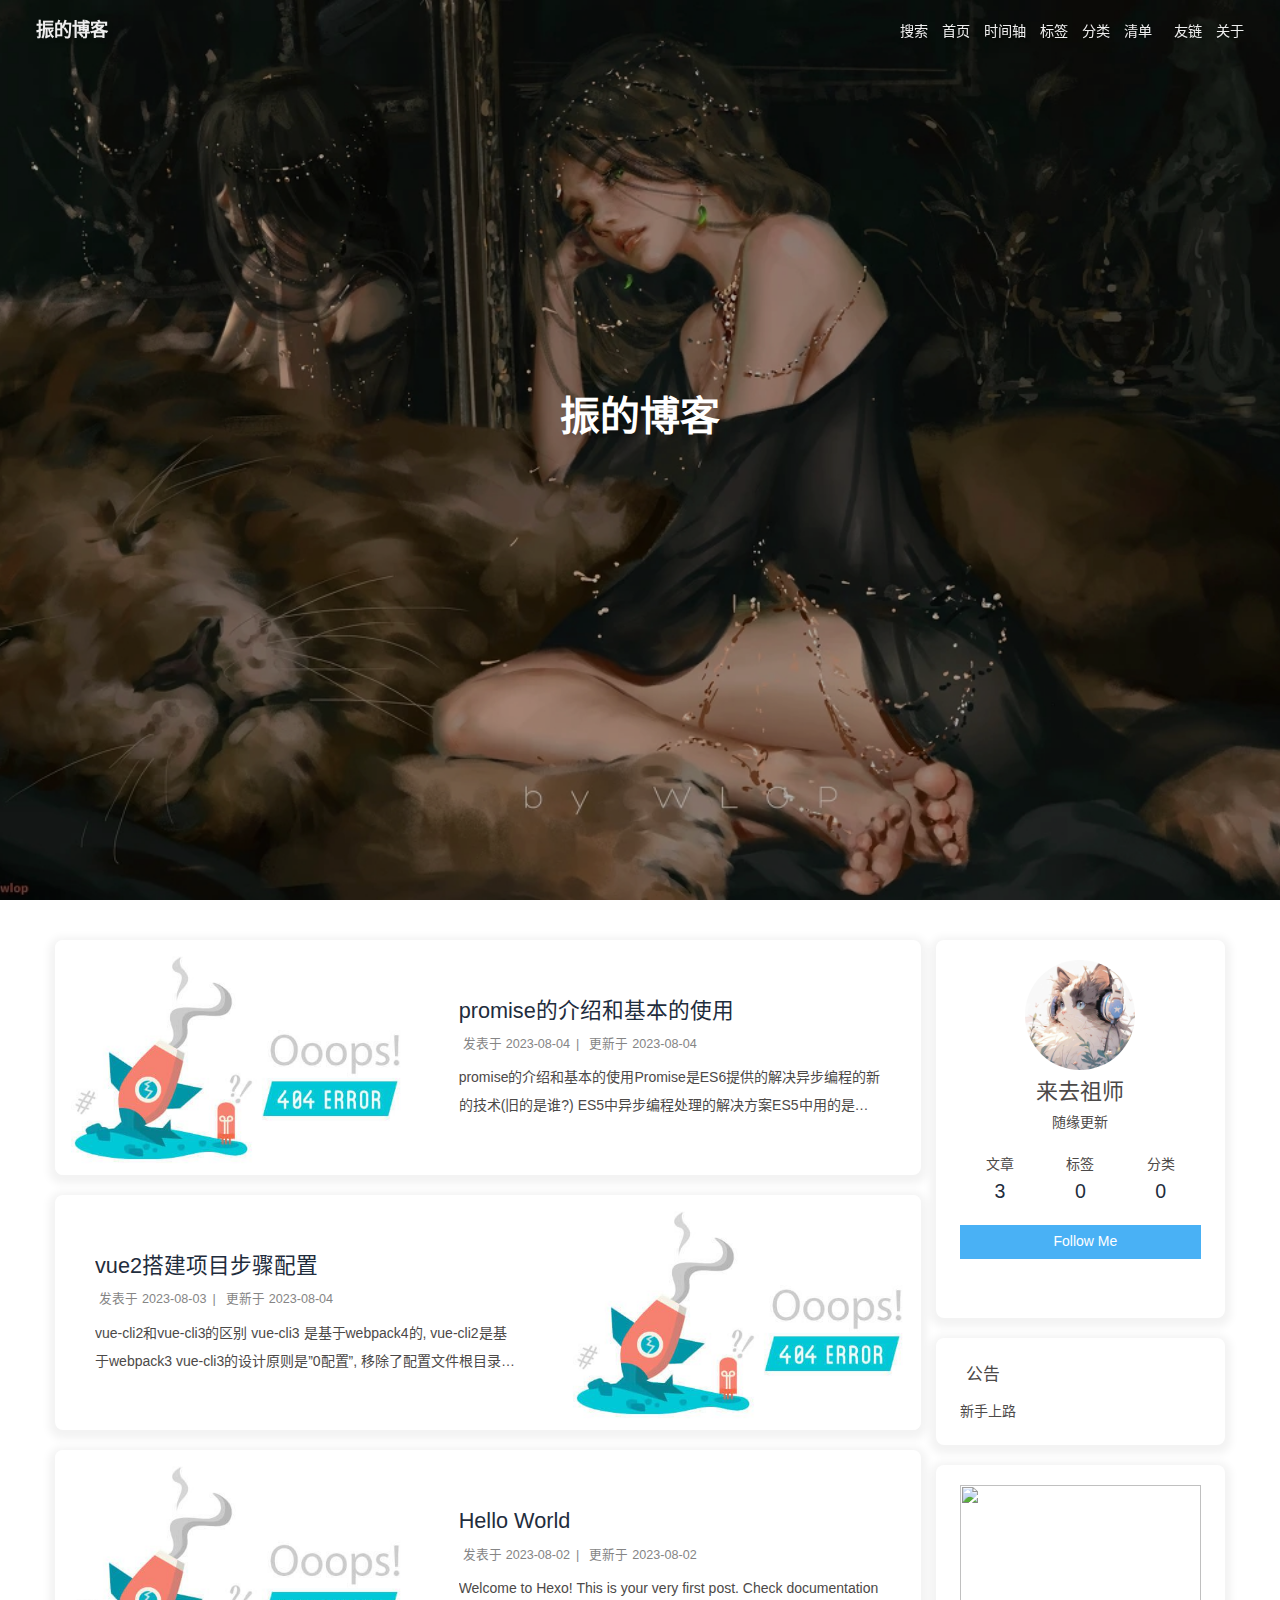
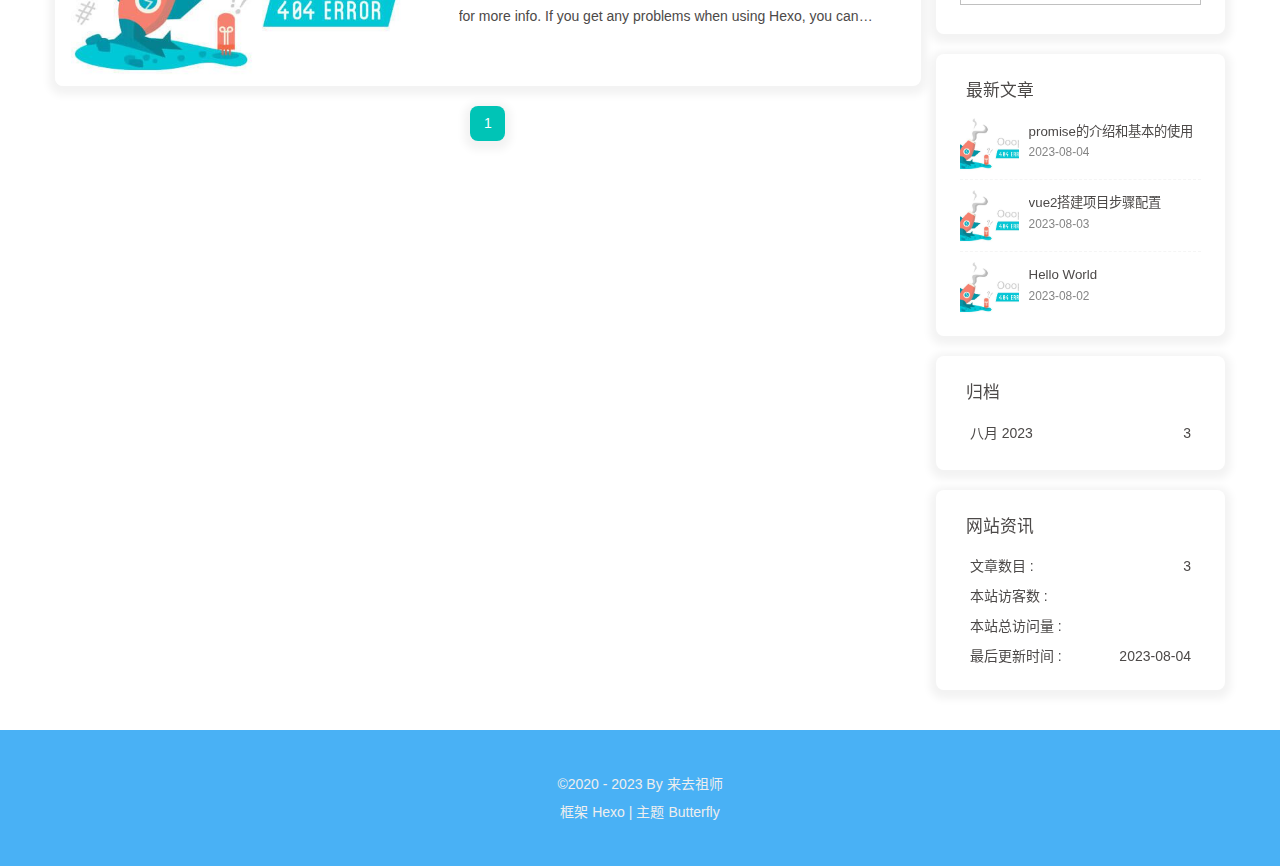
==== index.html @ 8cbc4a7d "Site updated: 2023-08-04 15:25:02" ====
<!DOCTYPE html><html lang="zh-CN" data-theme="light"><head><meta charset="UTF-8"><meta http-equiv="X-UA-Compatible" content="IE=edge"><meta name="viewport" content="width=device-width, initial-scale=1.0,viewport-fit=cover"><title>振的博客</title><meta name="author" content="来去祖师"><meta name="copyright" content="来去祖师"><meta name="format-detection" content="telephone=no"><meta name="theme-color" content="ffffff"><meta name="description" content="随缘更新">
<meta property="og:type" content="website">
<meta property="og:title" content="振的博客">
<meta property="og:url" content="https://ea114511.github.io/index.html">
<meta property="og:site_name" content="振的博客">
<meta property="og:description" content="随缘更新">
<meta property="og:locale" content="zh_CN">
<meta property="og:image" content="https://ea114511.github.io/img/%E5%A4%B4%E5%83%8F.jpg">
<meta property="article:author" content="来去祖师">
<meta name="twitter:card" content="summary">
<meta name="twitter:image" content="https://ea114511.github.io/img/%E5%A4%B4%E5%83%8F.jpg"><link rel="shortcut icon" href="/img/favicon.png"><link rel="canonical" href="https://ea114511.github.io/index.html"><link rel="preconnect" href="//cdn.jsdelivr.net"/><link rel="preconnect" href="//busuanzi.ibruce.info"/><link rel="stylesheet" href="/css/index.css"><link rel="stylesheet" href="https://cdn.jsdelivr.net/npm/@fortawesome/fontawesome-free/css/all.min.css" media="print" onload="this.media='all'"><link rel="stylesheet" href="https://cdn.jsdelivr.net/npm/@fancyapps/ui/dist/fancybox/fancybox.min.css" media="print" onload="this.media='all'"><script>const GLOBAL_CONFIG = {
  root: '/',
  algolia: undefined,
  localSearch: {"path":"/search.xml","preload":false,"top_n_per_article":1,"unescape":false,"languages":{"hits_empty":"找不到您查询的内容：${query}","hits_stats":"共找到 ${hits} 篇文章"}},
  translate: undefined,
  noticeOutdate: undefined,
  highlight: {"plugin":"highlighjs","highlightCopy":true,"highlightLang":true,"highlightHeightLimit":false},
  copy: {
    success: '复制成功',
    error: '复制错误',
    noSupport: '浏览器不支持'
  },
  relativeDate: {
    homepage: true,
    post: true
  },
  runtime: '',
  dateSuffix: {
    just: '刚刚',
    min: '分钟前',
    hour: '小时前',
    day: '天前',
    month: '个月前'
  },
  copyright: undefined,
  lightbox: 'fancybox',
  Snackbar: undefined,
  source: {
    justifiedGallery: {
      js: 'https://cdn.jsdelivr.net/npm/flickr-justified-gallery/dist/fjGallery.min.js',
      css: 'https://cdn.jsdelivr.net/npm/flickr-justified-gallery/dist/fjGallery.min.css'
    }
  },
  isPhotoFigcaption: false,
  islazyload: false,
  isAnchor: false,
  percent: {
    toc: true,
    rightside: false,
  },
  autoDarkmode: false
}</script><script id="config-diff">var GLOBAL_CONFIG_SITE = {
  title: '振的博客',
  isPost: false,
  isHome: true,
  isHighlightShrink: false,
  isToc: false,
  postUpdate: '2023-08-04 15:24:42'
}</script><noscript><style type="text/css">
  #nav {
    opacity: 1
  }
  .justified-gallery img {
    opacity: 1
  }

  #recent-posts time,
  #post-meta time {
    display: inline !important
  }
</style></noscript><script>(win=>{
    win.saveToLocal = {
      set: function setWithExpiry(key, value, ttl) {
        if (ttl === 0) return
        const now = new Date()
        const expiryDay = ttl * 86400000
        const item = {
          value: value,
          expiry: now.getTime() + expiryDay,
        }
        localStorage.setItem(key, JSON.stringify(item))
      },

      get: function getWithExpiry(key) {
        const itemStr = localStorage.getItem(key)

        if (!itemStr) {
          return undefined
        }
        const item = JSON.parse(itemStr)
        const now = new Date()

        if (now.getTime() > item.expiry) {
          localStorage.removeItem(key)
          return undefined
        }
        return item.value
      }
    }
  
    win.getScript = url => new Promise((resolve, reject) => {
      const script = document.createElement('script')
      script.src = url
      script.async = true
      script.onerror = reject
      script.onload = script.onreadystatechange = function() {
        const loadState = this.readyState
        if (loadState && loadState !== 'loaded' && loadState !== 'complete') return
        script.onload = script.onreadystatechange = null
        resolve()
      }
      document.head.appendChild(script)
    })
  
    win.getCSS = (url,id = false) => new Promise((resolve, reject) => {
      const link = document.createElement('link')
      link.rel = 'stylesheet'
      link.href = url
      if (id) link.id = id
      link.onerror = reject
      link.onload = link.onreadystatechange = function() {
        const loadState = this.readyState
        if (loadState && loadState !== 'loaded' && loadState !== 'complete') return
        link.onload = link.onreadystatechange = null
        resolve()
      }
      document.head.appendChild(link)
    })
  
      win.activateDarkMode = function () {
        document.documentElement.setAttribute('data-theme', 'dark')
        if (document.querySelector('meta[name="theme-color"]') !== null) {
          document.querySelector('meta[name="theme-color"]').setAttribute('content', '#0d0d0d')
        }
      }
      win.activateLightMode = function () {
        document.documentElement.setAttribute('data-theme', 'light')
        if (document.querySelector('meta[name="theme-color"]') !== null) {
          document.querySelector('meta[name="theme-color"]').setAttribute('content', 'ffffff')
        }
      }
      const t = saveToLocal.get('theme')
    
          if (t === 'dark') activateDarkMode()
          else if (t === 'light') activateLightMode()
        
      const asideStatus = saveToLocal.get('aside-status')
      if (asideStatus !== undefined) {
        if (asideStatus === 'hide') {
          document.documentElement.classList.add('hide-aside')
        } else {
          document.documentElement.classList.remove('hide-aside')
        }
      }
    
    const detectApple = () => {
      if(/iPad|iPhone|iPod|Macintosh/.test(navigator.userAgent)){
        document.documentElement.classList.add('apple')
      }
    }
    detectApple()
    })(window)</script><div class="aplayer no-destroy" data-id="7427714271" data-server="netease" data-type="playlist" data-fixed="true" data-mini="true" data-listFolded="false" data-order="random" data-lrctype="1" data-preload="none" data-autoplay="true" muted></div><style type="text/css">#toggle-sidebar {bottom: 80px}</style><style type="text/css">#toggle-sidebar {left:100px}</style><!-- hexo injector head_end start --><link rel="stylesheet" href="https://cdn.cbd.int/hexo-butterfly-clock-anzhiyu/lib/clock.min.css" /><!-- hexo injector head_end end --><meta name="generator" content="Hexo 6.3.0"></head><body><div id="sidebar"><div id="menu-mask"></div><div id="sidebar-menus"><div class="avatar-img is-center"><img src="/img/%E5%A4%B4%E5%83%8F.jpg" onerror="onerror=null;src='/img/friend_404.gif'" alt="avatar"/></div><div class="sidebar-site-data site-data is-center"><a href="/archives/"><div class="headline">文章</div><div class="length-num">3</div></a><a href="/tags/"><div class="headline">标签</div><div class="length-num">0</div></a><a href="/categories/"><div class="headline">分类</div><div class="length-num">0</div></a></div><hr class="custom-hr"/><div class="menus_items"><div class="menus_item"><a class="site-page" href="/"><i class="fa-fw fas fa-home"></i><span> 首页</span></a></div><div class="menus_item"><a class="site-page" href="/archives/"><i class="fa-fw fas fa-archive"></i><span> 时间轴</span></a></div><div class="menus_item"><a class="site-page" href="/tags/"><i class="fa-fw fas fa-tags"></i><span> 标签</span></a></div><div class="menus_item"><a class="site-page" href="/categories/"><i class="fa-fw fas fa-folder-open"></i><span> 分类</span></a></div><div class="menus_item"><a class="site-page group" href="javascript:void(0);"><i class="fa-fw fa fa-heartbeat"></i><span> 清单</span><i class="fas fa-chevron-down"></i></a><ul class="menus_item_child"><li><a class="site-page child" href="/music/"><i class="fa-fw fas fa-music"></i><span> 音乐</span></a></li><li><a class="site-page child" href="/Gallery/"><i class="fa-fw fas fa-images"></i><span> 照片</span></a></li><li><a class="site-page child" href="/movies/"><i class="fa-fw fas fa-video"></i><span> 电影</span></a></li><li><a class="site-page child" href="/bangumis"><i class="fa-fw fa fa-youtube-play"></i><span> 番剧</span></a></li></ul></div><div class="menus_item"><a class="site-page" href="/link/"><i class="fa-fw fas fa-link"></i><span> 友链</span></a></div><div class="menus_item"><a class="site-page" href="/about/"><i class="fa-fw fas fa-heart"></i><span> 关于</span></a></div></div></div></div><div class="page" id="body-wrap"><header class="full_page" id="page-header" style="background-image: url('/img/%E9%A3%8E%E9%93%83.jpg')"><nav id="nav"><span id="blog-info"><a href="/" title="振的博客"><span class="site-name">振的博客</span></a></span><div id="menus"><div id="search-button"><a class="site-page social-icon search" href="javascript:void(0);"><i class="fas fa-search fa-fw"></i><span> 搜索</span></a></div><div class="menus_items"><div class="menus_item"><a class="site-page" href="/"><i class="fa-fw fas fa-home"></i><span> 首页</span></a></div><div class="menus_item"><a class="site-page" href="/archives/"><i class="fa-fw fas fa-archive"></i><span> 时间轴</span></a></div><div class="menus_item"><a class="site-page" href="/tags/"><i class="fa-fw fas fa-tags"></i><span> 标签</span></a></div><div class="menus_item"><a class="site-page" href="/categories/"><i class="fa-fw fas fa-folder-open"></i><span> 分类</span></a></div><div class="menus_item"><a class="site-page group" href="javascript:void(0);"><i class="fa-fw fa fa-heartbeat"></i><span> 清单</span><i class="fas fa-chevron-down"></i></a><ul class="menus_item_child"><li><a class="site-page child" href="/music/"><i class="fa-fw fas fa-music"></i><span> 音乐</span></a></li><li><a class="site-page child" href="/Gallery/"><i class="fa-fw fas fa-images"></i><span> 照片</span></a></li><li><a class="site-page child" href="/movies/"><i class="fa-fw fas fa-video"></i><span> 电影</span></a></li><li><a class="site-page child" href="/bangumis"><i class="fa-fw fa fa-youtube-play"></i><span> 番剧</span></a></li></ul></div><div class="menus_item"><a class="site-page" href="/link/"><i class="fa-fw fas fa-link"></i><span> 友链</span></a></div><div class="menus_item"><a class="site-page" href="/about/"><i class="fa-fw fas fa-heart"></i><span> 关于</span></a></div></div><div id="toggle-menu"><a class="site-page" href="javascript:void(0);"><i class="fas fa-bars fa-fw"></i></a></div></div></nav><div id="site-info"><h1 id="site-title">振的博客</h1><div id="site_social_icons"><a class="social-icon" href="https://github.com/EA114511/EA114511.github.io" target="_blank" title="Github"><i class="fab fa-github" style="color: #24292e;"></i></a><a class="social-icon" href="mailto:2631238821@qq.com" target="_blank" title="Email"><i class="fas fa-envelope" style="color: #4a7dbe;"></i></a></div></div><div id="scroll-down"><i class="fas fa-angle-down scroll-down-effects"></i></div></header><main class="layout" id="content-inner"><div class="recent-posts" id="recent-posts"><div class="recent-post-item"><div class="post_cover left"><a href="/2023/08/04/promise%E7%9A%84%E4%BB%8B%E7%BB%8D%E5%92%8C%E5%9F%BA%E6%9C%AC%E7%9A%84%E4%BD%BF%E7%94%A8/" title="promise的介绍和基本的使用"><img class="post-bg" src="/img/Summer.png" onerror="this.onerror=null;this.src='/img/404.jpg'" alt="promise的介绍和基本的使用"></a></div><div class="recent-post-info"><a class="article-title" href="/2023/08/04/promise%E7%9A%84%E4%BB%8B%E7%BB%8D%E5%92%8C%E5%9F%BA%E6%9C%AC%E7%9A%84%E4%BD%BF%E7%94%A8/" title="promise的介绍和基本的使用">promise的介绍和基本的使用</a><div class="article-meta-wrap"><span class="post-meta-date"><i class="far fa-calendar-alt"></i><span class="article-meta-label">发表于</span><time class="post-meta-date-created" datetime="2023-08-04T01:00:53.000Z" title="发表于 2023-08-04 09:00:53">2023-08-04</time><span class="article-meta-separator">|</span><i class="fas fa-history"></i><span class="article-meta-label">更新于</span><time class="post-meta-date-updated" datetime="2023-08-04T01:39:13.520Z" title="更新于 2023-08-04 09:39:13">2023-08-04</time></span></div><div class="content">promise的介绍和基本的使用Promise是ES6提供的解决异步编程的新的技术(旧的是谁?)
ES5中异步编程处理的解决方案ES5中用的是回调函数解决异步编程成功和失败的处理的
123456789fs.readFile(&quot;./aa.txt&quot;,(err,data)=&gt;&#123;	console.log(data)&#125;)$.get(&quot;/server.php&quot;,data=&gt;&#123;	console.log(data)&#125;)setTimeout(()=&gt;&#123;	console.log(&quot;我被执行了&quot;)&#125;,2000)

为什么使用Promise**Think:**如何实现用户登录成功后将localstorage中的购物车的信息存储到后端
1234567891011121314151617181920212223242526272829303132$.ajax(&#123;	type:&quot;POST&quot;,	url:&quot;/login&quot;,	data:& ...</div></div></div><div class="recent-post-item"><div class="post_cover right"><a href="/2023/08/03/vue2%E6%90%AD%E5%BB%BA%E9%A1%B9%E7%9B%AE%E6%AD%A5%E9%AA%A4%E9%85%8D%E7%BD%AE/" title="vue2搭建项目步骤配置"><img class="post-bg" src="/img/Summer.png" onerror="this.onerror=null;this.src='/img/404.jpg'" alt="vue2搭建项目步骤配置"></a></div><div class="recent-post-info"><a class="article-title" href="/2023/08/03/vue2%E6%90%AD%E5%BB%BA%E9%A1%B9%E7%9B%AE%E6%AD%A5%E9%AA%A4%E9%85%8D%E7%BD%AE/" title="vue2搭建项目步骤配置">vue2搭建项目步骤配置</a><div class="article-meta-wrap"><span class="post-meta-date"><i class="far fa-calendar-alt"></i><span class="article-meta-label">发表于</span><time class="post-meta-date-created" datetime="2023-08-03T08:47:17.000Z" title="发表于 2023-08-03 16:47:17">2023-08-03</time><span class="article-meta-separator">|</span><i class="fas fa-history"></i><span class="article-meta-label">更新于</span><time class="post-meta-date-updated" datetime="2023-08-04T01:42:51.581Z" title="更新于 2023-08-04 09:42:51">2023-08-04</time></span></div><div class="content">vue-cli2和vue-cli3的区别
vue-cli3 是基于webpack4的, vue-cli2是基于webpack3
vue-cli3的设计原则是”0配置”, 移除了配置文件根目录下build和config等目录
vue-cli3 提供了vue ui命令, 进行可视化配置, 操作更方便
替换了static文件夹为public文件夹, 并且index.html移动到public文件夹中

使用vue-cli3脚手架搭建项目
创建项目

1vue create efficient                             // efficient 项目名称

123456Vue CLI v5.0.8                                   // # vue-cli脚手架的版本? Please pick a preset: (Use arrow keys)         // 请选择一个配置❯ Default ([Vue 3] babel, eslint)			 // 默认配置,vue的版本是3.0, 默认安装了es6转es5,eslin ...</div></div></div><div class="recent-post-item"><div class="post_cover left"><a href="/2023/08/02/hello-world/" title="Hello World"><img class="post-bg" src="/img/Summer.png" onerror="this.onerror=null;this.src='/img/404.jpg'" alt="Hello World"></a></div><div class="recent-post-info"><a class="article-title" href="/2023/08/02/hello-world/" title="Hello World">Hello World</a><div class="article-meta-wrap"><span class="post-meta-date"><i class="far fa-calendar-alt"></i><span class="article-meta-label">发表于</span><time class="post-meta-date-created" datetime="2023-08-02T02:52:42.962Z" title="发表于 2023-08-02 10:52:42">2023-08-02</time><span class="article-meta-separator">|</span><i class="fas fa-history"></i><span class="article-meta-label">更新于</span><time class="post-meta-date-updated" datetime="2023-08-02T02:52:42.962Z" title="更新于 2023-08-02 10:52:42">2023-08-02</time></span></div><div class="content">Welcome to Hexo! This is your very first post. Check documentation for more info. If you get any problems when using Hexo, you can find the answer in troubleshooting or you can ask me on GitHub.
Quick StartCreate a new post1$ hexo new &quot;My New Post&quot;

More info: Writing
Run server1$ hexo server

More info: Server
Generate static files1$ hexo generate

More info: Generating
Deploy to remote sites1$ hexo deploy

More info: Deployment
</div></div></div><nav id="pagination"><div class="pagination"><span class="page-number current">1</span></div></nav></div><div class="aside-content" id="aside-content"><div class="card-widget card-info"><div class="is-center"><div class="avatar-img"><img src="/img/%E5%A4%B4%E5%83%8F.jpg" onerror="this.onerror=null;this.src='/img/friend_404.gif'" alt="avatar"/></div><div class="author-info__name">来去祖师</div><div class="author-info__description">随缘更新</div></div><div class="card-info-data site-data is-center"><a href="/archives/"><div class="headline">文章</div><div class="length-num">3</div></a><a href="/tags/"><div class="headline">标签</div><div class="length-num">0</div></a><a href="/categories/"><div class="headline">分类</div><div class="length-num">0</div></a></div><a id="card-info-btn" target="_blank" rel="noopener" href="https://github.com/EA114511/EA114511.github.io"><i class="fab fa-github"></i><span>Follow Me</span></a><div class="card-info-social-icons is-center"><a class="social-icon" href="https://github.com/EA114511/EA114511.github.io" target="_blank" title="Github"><i class="fab fa-github" style="color: #24292e;"></i></a><a class="social-icon" href="mailto:2631238821@qq.com" target="_blank" title="Email"><i class="fas fa-envelope" style="color: #4a7dbe;"></i></a></div></div><div class="card-widget card-announcement"><div class="item-headline"><i class="fas fa-bullhorn fa-shake"></i><span>公告</span></div><div class="announcement_content">新手上路</div></div><div class="sticky_layout"><div class="card-widget card-recent-post"><div class="item-headline"><i class="fas fa-history"></i><span>最新文章</span></div><div class="aside-list"><div class="aside-list-item"><a class="thumbnail" href="/2023/08/04/promise%E7%9A%84%E4%BB%8B%E7%BB%8D%E5%92%8C%E5%9F%BA%E6%9C%AC%E7%9A%84%E4%BD%BF%E7%94%A8/" title="promise的介绍和基本的使用"><img src="/img/Summer.png" onerror="this.onerror=null;this.src='/img/404.jpg'" alt="promise的介绍和基本的使用"/></a><div class="content"><a class="title" href="/2023/08/04/promise%E7%9A%84%E4%BB%8B%E7%BB%8D%E5%92%8C%E5%9F%BA%E6%9C%AC%E7%9A%84%E4%BD%BF%E7%94%A8/" title="promise的介绍和基本的使用">promise的介绍和基本的使用</a><time datetime="2023-08-04T01:00:53.000Z" title="发表于 2023-08-04 09:00:53">2023-08-04</time></div></div><div class="aside-list-item"><a class="thumbnail" href="/2023/08/03/vue2%E6%90%AD%E5%BB%BA%E9%A1%B9%E7%9B%AE%E6%AD%A5%E9%AA%A4%E9%85%8D%E7%BD%AE/" title="vue2搭建项目步骤配置"><img src="/img/Summer.png" onerror="this.onerror=null;this.src='/img/404.jpg'" alt="vue2搭建项目步骤配置"/></a><div class="content"><a class="title" href="/2023/08/03/vue2%E6%90%AD%E5%BB%BA%E9%A1%B9%E7%9B%AE%E6%AD%A5%E9%AA%A4%E9%85%8D%E7%BD%AE/" title="vue2搭建项目步骤配置">vue2搭建项目步骤配置</a><time datetime="2023-08-03T08:47:17.000Z" title="发表于 2023-08-03 16:47:17">2023-08-03</time></div></div><div class="aside-list-item"><a class="thumbnail" href="/2023/08/02/hello-world/" title="Hello World"><img src="/img/Summer.png" onerror="this.onerror=null;this.src='/img/404.jpg'" alt="Hello World"/></a><div class="content"><a class="title" href="/2023/08/02/hello-world/" title="Hello World">Hello World</a><time datetime="2023-08-02T02:52:42.962Z" title="发表于 2023-08-02 10:52:42">2023-08-02</time></div></div></div></div><div class="card-widget card-archives"><div class="item-headline"><i class="fas fa-archive"></i><span>归档</span></div><ul class="card-archive-list"><li class="card-archive-list-item"><a class="card-archive-list-link" href="/archives/2023/08/"><span class="card-archive-list-date">八月 2023</span><span class="card-archive-list-count">3</span></a></li></ul></div><div class="card-widget card-webinfo"><div class="item-headline"><i class="fas fa-chart-line"></i><span>网站资讯</span></div><div class="webinfo"><div class="webinfo-item"><div class="item-name">文章数目 :</div><div class="item-count">3</div></div><div class="webinfo-item"><div class="item-name">本站访客数 :</div><div class="item-count" id="busuanzi_value_site_uv"><i class="fa-solid fa-spinner fa-spin"></i></div></div><div class="webinfo-item"><div class="item-name">本站总访问量 :</div><div class="item-count" id="busuanzi_value_site_pv"><i class="fa-solid fa-spinner fa-spin"></i></div></div><div class="webinfo-item"><div class="item-name">最后更新时间 :</div><div class="item-count" id="last-push-date" data-lastPushDate="2023-08-04T07:24:42.440Z"><i class="fa-solid fa-spinner fa-spin"></i></div></div></div></div></div></div></main><footer id="footer"><div id="footer-wrap"><div class="copyright">&copy;2020 - 2023 By 来去祖师</div><div class="framework-info"><span>框架 </span><a target="_blank" rel="noopener" href="https://hexo.io">Hexo</a><span class="footer-separator">|</span><span>主题 </span><a target="_blank" rel="noopener" href="https://github.com/jerryc127/hexo-theme-butterfly">Butterfly</a></div></div></footer></div><div id="rightside"><div id="rightside-config-hide"><button id="darkmode" type="button" title="浅色和深色模式转换"><i class="fas fa-adjust"></i></button><button id="hide-aside-btn" type="button" title="单栏和双栏切换"><i class="fas fa-arrows-alt-h"></i></button></div><div id="rightside-config-show"><button id="rightside_config" type="button" title="设置"><i class="fas fa-cog fa-spin"></i></button><button id="go-up" type="button" title="回到顶部"><span class="scroll-percent"></span><i class="fas fa-arrow-up"></i></button></div></div><div><script src="/js/utils.js"></script><script src="/js/main.js"></script><script src="https://cdn.jsdelivr.net/npm/@fancyapps/ui/dist/fancybox/fancybox.umd.min.js"></script><div class="js-pjax"></div><script async src="https://npm.elemecdn.com/tzy-blog/lib/js/other/sakura.js"></script><div class="aplayer no-destroy" data-id="7427714271" data-server="netease" data-type="playlist" data-fixed="true" data-mini="true" data-listFolded="false" data-order="random" data-lrctype="1" data-preload="none" data-autoplay="true" muted></div><script defer="defer" id="fluttering_ribbon" mobile="true" src="https://cdn.jsdelivr.net/npm/butterfly-extsrc/dist/canvas-fluttering-ribbon.min.js"></script><script id="click-heart" src="https://cdn.jsdelivr.net/npm/butterfly-extsrc/dist/click-heart.min.js" async="async" mobile="false"></script><link rel="stylesheet" href="https://cdn.jsdelivr.net/npm/aplayer/dist/APlayer.min.css" media="print" onload="this.media='all'"><script src="https://cdn.jsdelivr.net/npm/aplayer/dist/APlayer.min.js"></script><script src="https://cdn.jsdelivr.net/npm/butterfly-extsrc/metingjs/dist/Meting.min.js"></script><script src="https://cdn.jsdelivr.net/npm/pjax/pjax.min.js"></script><script>let pjaxSelectors = ["head > title","#config-diff","#body-wrap","#rightside-config-hide","#rightside-config-show",".js-pjax"]

var pjax = new Pjax({
  elements: 'a:not([target="_blank"]):not([href="/music/"])',
  selectors: pjaxSelectors,
  cacheBust: false,
  analytics: false,
  scrollRestoration: false
})

document.addEventListener('pjax:send', function () {

  // removeEventListener scroll 
  window.tocScrollFn && window.removeEventListener('scroll', window.tocScrollFn)
  window.scrollCollect && window.removeEventListener('scroll', scrollCollect)

  document.getElementById('rightside').style.cssText = "opacity: ''; transform: ''"
  
  if (window.aplayers) {
    for (let i = 0; i < window.aplayers.length; i++) {
      if (!window.aplayers[i].options.fixed) {
        window.aplayers[i].destroy()
      }
    }
  }

  typeof typed === 'object' && typed.destroy()

  //reset readmode
  const $bodyClassList = document.body.classList
  $bodyClassList.contains('read-mode') && $bodyClassList.remove('read-mode')

  typeof disqusjs === 'object' && disqusjs.destroy()
})

document.addEventListener('pjax:complete', function () {
  window.refreshFn()

  document.querySelectorAll('script[data-pjax]').forEach(item => {
    const newScript = document.createElement('script')
    const content = item.text || item.textContent || item.innerHTML || ""
    Array.from(item.attributes).forEach(attr => newScript.setAttribute(attr.name, attr.value))
    newScript.appendChild(document.createTextNode(content))
    item.parentNode.replaceChild(newScript, item)
  })

  GLOBAL_CONFIG.islazyload && window.lazyLoadInstance.update()

  typeof panguInit === 'function' && panguInit()

  // google analytics
  typeof gtag === 'function' && gtag('config', '', {'page_path': window.location.pathname});

  // baidu analytics
  typeof _hmt === 'object' && _hmt.push(['_trackPageview',window.location.pathname]);

  typeof loadMeting === 'function' && document.getElementsByClassName('aplayer').length && loadMeting()

  // prismjs
  typeof Prism === 'object' && Prism.highlightAll()
})

document.addEventListener('pjax:error', (e) => {
  if (e.request.status === 404) {
    pjax.loadUrl('/404.html')
  }
})</script><script async data-pjax src="//busuanzi.ibruce.info/busuanzi/2.3/busuanzi.pure.mini.js"></script><div id="local-search"><div class="search-dialog"><nav class="search-nav"><span class="search-dialog-title">搜索</span><span id="loading-status"></span><button class="search-close-button"><i class="fas fa-times"></i></button></nav><div class="is-center" id="loading-database"><i class="fas fa-spinner fa-pulse"></i><span>  数据库加载中</span></div><div class="search-wrap"><div id="local-search-input"><div class="local-search-box"><input class="local-search-box--input" placeholder="搜索文章" type="text"/></div></div><hr/><div class="no-result" id="local-search-results"></div><div id="local-search-stats-wrap"></div></div></div><div id="search-mask"></div><script src="/js/search/local-search.js"></script></div></div><!-- hexo injector body_end start --><script data-pjax>
  function butterfly_clock_anzhiyu_injector_config(){
    var parent_div_git = document.getElementsByClassName('sticky_layout')[0];
    var item_html = '<div class="card-widget card-clock"><div class="card-glass"><div class="card-background"><div class="card-content"><div id="hexo_electric_clock"><img class="entered loading" id="card-clock-loading" src="https://cdn.cbd.int/hexo-butterfly-clock-anzhiyu/lib/loading.gif" style="height: 120px; width: 100%;" data-ll-status="loading"/></div></div></div></div></div>';
    console.log('已挂载butterfly_clock_anzhiyu')
    if(parent_div_git) {
      parent_div_git.insertAdjacentHTML("afterbegin",item_html)
    }
  }
  var elist = 'null'.split(',');
  var cpage = location.pathname;
  var epage = 'all';
  var qweather_key = '044fb1215fef41209bed1853532272f6';
  var gaud_map_key = 'fc60ffffb7f66318c4c4ede73609d92e';
  var baidu_ak_key = 'undefined';
  var flag = 0;
  var clock_rectangle = '112.982279,28.19409';
  var clock_default_rectangle_enable = 'false';

  for (var i=0;i<elist.length;i++){
    if (cpage.includes(elist[i])){
      flag++;
    }
  }

  if ((epage ==='all')&&(flag == 0)){
    butterfly_clock_anzhiyu_injector_config();
  }
  else if (epage === cpage){
    butterfly_clock_anzhiyu_injector_config();
  }
  </script><script src="https://widget.qweather.net/simple/static/js/he-simple-common.js?v=2.0"></script><script data-pjax src="https://cdn.cbd.int/hexo-butterfly-clock-anzhiyu/lib/clock.min.js"></script><!-- hexo injector body_end end --></body></html>
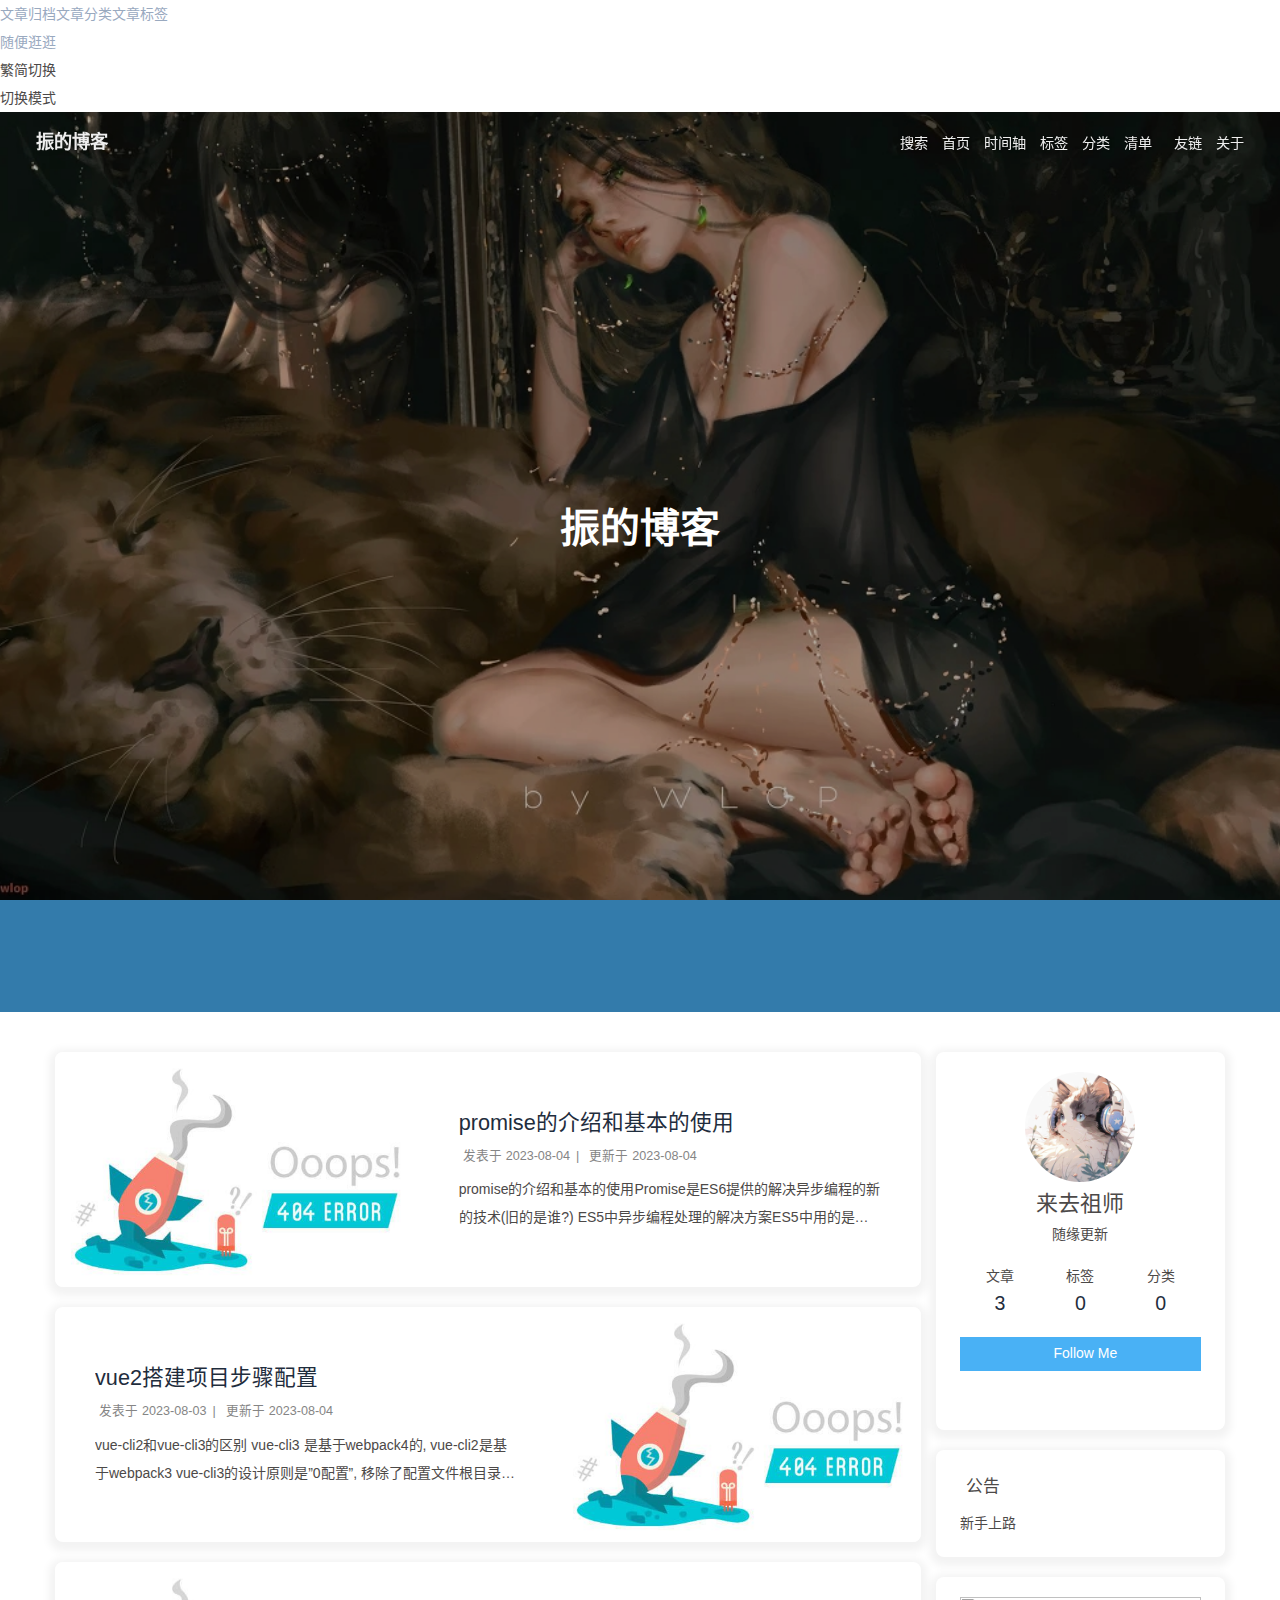
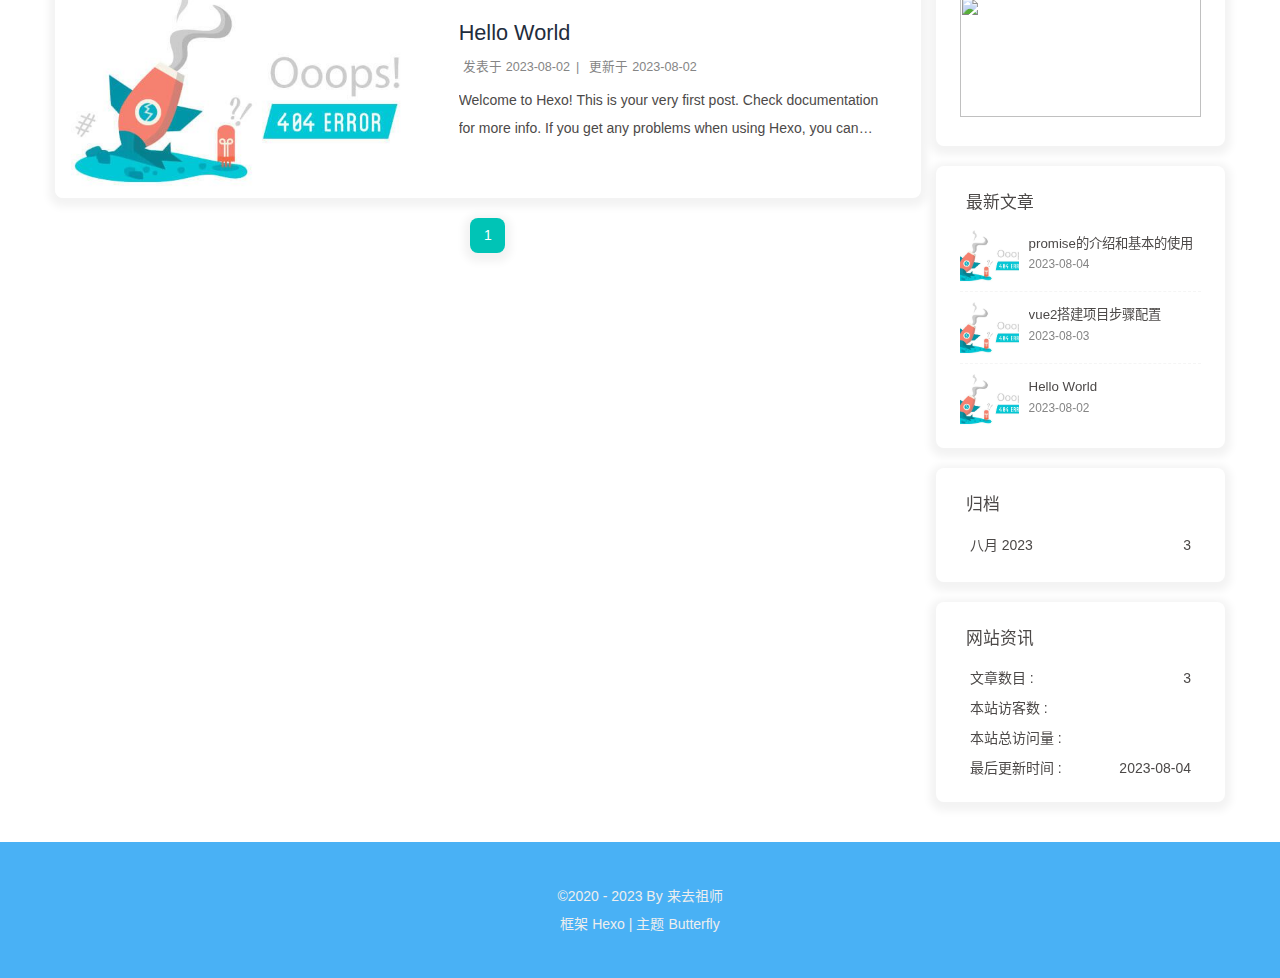
==== commit 4a16094c: "Site updated: 2023-08-04 16:01:18" ====
--- a/index.html
+++ b/index.html
@@ -55,7 +55,7 @@
   isHome: true,
   isHighlightShrink: false,
   isToc: false,
-  postUpdate: '2023-08-04 15:24:42'
+  postUpdate: '2023-08-04 16:00:23'
 }</script><noscript><style type="text/css">
   #nav {
     opacity: 1
@@ -159,7 +159,7 @@
       }
     }
     detectApple()
-    })(window)</script><div class="aplayer no-destroy" data-id="7427714271" data-server="netease" data-type="playlist" data-fixed="true" data-mini="true" data-listFolded="false" data-order="random" data-lrctype="1" data-preload="none" data-autoplay="true" muted></div><style type="text/css">#toggle-sidebar {bottom: 80px}</style><style type="text/css">#toggle-sidebar {left:100px}</style><!-- hexo injector head_end start --><link rel="stylesheet" href="https://cdn.cbd.int/hexo-butterfly-clock-anzhiyu/lib/clock.min.css" /><!-- hexo injector head_end end --><meta name="generator" content="Hexo 6.3.0"></head><body><div id="sidebar"><div id="menu-mask"></div><div id="sidebar-menus"><div class="avatar-img is-center"><img src="/img/%E5%A4%B4%E5%83%8F.jpg" onerror="onerror=null;src='/img/friend_404.gif'" alt="avatar"/></div><div class="sidebar-site-data site-data is-center"><a href="/archives/"><div class="headline">文章</div><div class="length-num">3</div></a><a href="/tags/"><div class="headline">标签</div><div class="length-num">0</div></a><a href="/categories/"><div class="headline">分类</div><div class="length-num">0</div></a></div><hr class="custom-hr"/><div class="menus_items"><div class="menus_item"><a class="site-page" href="/"><i class="fa-fw fas fa-home"></i><span> 首页</span></a></div><div class="menus_item"><a class="site-page" href="/archives/"><i class="fa-fw fas fa-archive"></i><span> 时间轴</span></a></div><div class="menus_item"><a class="site-page" href="/tags/"><i class="fa-fw fas fa-tags"></i><span> 标签</span></a></div><div class="menus_item"><a class="site-page" href="/categories/"><i class="fa-fw fas fa-folder-open"></i><span> 分类</span></a></div><div class="menus_item"><a class="site-page group" href="javascript:void(0);"><i class="fa-fw fa fa-heartbeat"></i><span> 清单</span><i class="fas fa-chevron-down"></i></a><ul class="menus_item_child"><li><a class="site-page child" href="/music/"><i class="fa-fw fas fa-music"></i><span> 音乐</span></a></li><li><a class="site-page child" href="/Gallery/"><i class="fa-fw fas fa-images"></i><span> 照片</span></a></li><li><a class="site-page child" href="/movies/"><i class="fa-fw fas fa-video"></i><span> 电影</span></a></li><li><a class="site-page child" href="/bangumis"><i class="fa-fw fa fa-youtube-play"></i><span> 番剧</span></a></li></ul></div><div class="menus_item"><a class="site-page" href="/link/"><i class="fa-fw fas fa-link"></i><span> 友链</span></a></div><div class="menus_item"><a class="site-page" href="/about/"><i class="fa-fw fas fa-heart"></i><span> 关于</span></a></div></div></div></div><div class="page" id="body-wrap"><header class="full_page" id="page-header" style="background-image: url('/img/%E9%A3%8E%E9%93%83.jpg')"><nav id="nav"><span id="blog-info"><a href="/" title="振的博客"><span class="site-name">振的博客</span></a></span><div id="menus"><div id="search-button"><a class="site-page social-icon search" href="javascript:void(0);"><i class="fas fa-search fa-fw"></i><span> 搜索</span></a></div><div class="menus_items"><div class="menus_item"><a class="site-page" href="/"><i class="fa-fw fas fa-home"></i><span> 首页</span></a></div><div class="menus_item"><a class="site-page" href="/archives/"><i class="fa-fw fas fa-archive"></i><span> 时间轴</span></a></div><div class="menus_item"><a class="site-page" href="/tags/"><i class="fa-fw fas fa-tags"></i><span> 标签</span></a></div><div class="menus_item"><a class="site-page" href="/categories/"><i class="fa-fw fas fa-folder-open"></i><span> 分类</span></a></div><div class="menus_item"><a class="site-page group" href="javascript:void(0);"><i class="fa-fw fa fa-heartbeat"></i><span> 清单</span><i class="fas fa-chevron-down"></i></a><ul class="menus_item_child"><li><a class="site-page child" href="/music/"><i class="fa-fw fas fa-music"></i><span> 音乐</span></a></li><li><a class="site-page child" href="/Gallery/"><i class="fa-fw fas fa-images"></i><span> 照片</span></a></li><li><a class="site-page child" href="/movies/"><i class="fa-fw fas fa-video"></i><span> 电影</span></a></li><li><a class="site-page child" href="/bangumis"><i class="fa-fw fa fa-youtube-play"></i><span> 番剧</span></a></li></ul></div><div class="menus_item"><a class="site-page" href="/link/"><i class="fa-fw fas fa-link"></i><span> 友链</span></a></div><div class="menus_item"><a class="site-page" href="/about/"><i class="fa-fw fas fa-heart"></i><span> 关于</span></a></div></div><div id="toggle-menu"><a class="site-page" href="javascript:void(0);"><i class="fas fa-bars fa-fw"></i></a></div></div></nav><div id="site-info"><h1 id="site-title">振的博客</h1><div id="site_social_icons"><a class="social-icon" href="https://github.com/EA114511/EA114511.github.io" target="_blank" title="Github"><i class="fab fa-github" style="color: #24292e;"></i></a><a class="social-icon" href="mailto:2631238821@qq.com" target="_blank" title="Email"><i class="fas fa-envelope" style="color: #4a7dbe;"></i></a></div></div><div id="scroll-down"><i class="fas fa-angle-down scroll-down-effects"></i></div></header><main class="layout" id="content-inner"><div class="recent-posts" id="recent-posts"><div class="recent-post-item"><div class="post_cover left"><a href="/2023/08/04/promise%E7%9A%84%E4%BB%8B%E7%BB%8D%E5%92%8C%E5%9F%BA%E6%9C%AC%E7%9A%84%E4%BD%BF%E7%94%A8/" title="promise的介绍和基本的使用"><img class="post-bg" src="/img/Summer.png" onerror="this.onerror=null;this.src='/img/404.jpg'" alt="promise的介绍和基本的使用"></a></div><div class="recent-post-info"><a class="article-title" href="/2023/08/04/promise%E7%9A%84%E4%BB%8B%E7%BB%8D%E5%92%8C%E5%9F%BA%E6%9C%AC%E7%9A%84%E4%BD%BF%E7%94%A8/" title="promise的介绍和基本的使用">promise的介绍和基本的使用</a><div class="article-meta-wrap"><span class="post-meta-date"><i class="far fa-calendar-alt"></i><span class="article-meta-label">发表于</span><time class="post-meta-date-created" datetime="2023-08-04T01:00:53.000Z" title="发表于 2023-08-04 09:00:53">2023-08-04</time><span class="article-meta-separator">|</span><i class="fas fa-history"></i><span class="article-meta-label">更新于</span><time class="post-meta-date-updated" datetime="2023-08-04T01:39:13.520Z" title="更新于 2023-08-04 09:39:13">2023-08-04</time></span></div><div class="content">promise的介绍和基本的使用Promise是ES6提供的解决异步编程的新的技术(旧的是谁?)
+    })(window)</script><div class="aplayer no-destroy" data-id="7427714271" data-server="netease" data-type="playlist" data-fixed="true" data-mini="true" data-listFolded="false" data-order="random" data-lrctype="1" data-preload="none" data-autoplay="true" muted></div><style type="text/css">#toggle-sidebar {bottom: 80px}</style><style type="text/css">#toggle-sidebar {left:100px}</style><link rel="stylesheet" href="/source/css/rightMenu.css"><!-- hexo injector head_end start --><link rel="stylesheet" href="https://cdn.cbd.int/hexo-butterfly-clock-anzhiyu/lib/clock.min.css" /><!-- hexo injector head_end end --><meta name="generator" content="Hexo 6.3.0"></head><body><div id="sidebar"><div id="menu-mask"></div><div id="sidebar-menus"><div class="avatar-img is-center"><img src="/img/%E5%A4%B4%E5%83%8F.jpg" onerror="onerror=null;src='/img/friend_404.gif'" alt="avatar"/></div><div class="sidebar-site-data site-data is-center"><a href="/archives/"><div class="headline">文章</div><div class="length-num">3</div></a><a href="/tags/"><div class="headline">标签</div><div class="length-num">0</div></a><a href="/categories/"><div class="headline">分类</div><div class="length-num">0</div></a></div><hr class="custom-hr"/><div class="menus_items"><div class="menus_item"><a class="site-page" href="/"><i class="fa-fw fas fa-home"></i><span> 首页</span></a></div><div class="menus_item"><a class="site-page" href="/archives/"><i class="fa-fw fas fa-archive"></i><span> 时间轴</span></a></div><div class="menus_item"><a class="site-page" href="/tags/"><i class="fa-fw fas fa-tags"></i><span> 标签</span></a></div><div class="menus_item"><a class="site-page" href="/categories/"><i class="fa-fw fas fa-folder-open"></i><span> 分类</span></a></div><div class="menus_item"><a class="site-page group" href="javascript:void(0);"><i class="fa-fw fa fa-heartbeat"></i><span> 清单</span><i class="fas fa-chevron-down"></i></a><ul class="menus_item_child"><li><a class="site-page child" href="/music/"><i class="fa-fw fas fa-music"></i><span> 音乐</span></a></li><li><a class="site-page child" href="/Gallery/"><i class="fa-fw fas fa-images"></i><span> 照片</span></a></li><li><a class="site-page child" href="/movies/"><i class="fa-fw fas fa-video"></i><span> 电影</span></a></li><li><a class="site-page child" href="/bangumis"><i class="fa-fw fa fa-youtube-play"></i><span> 番剧</span></a></li></ul></div><div class="menus_item"><a class="site-page" href="/link/"><i class="fa-fw fas fa-link"></i><span> 友链</span></a></div><div class="menus_item"><a class="site-page" href="/about/"><i class="fa-fw fas fa-heart"></i><span> 关于</span></a></div></div></div></div><div id="rightMenu"><div class="rightMenu-group rightMenu-small"><div class="rightMenu-item" id="menu-backward"><i class="fa-solid fa-arrow-left"></i></div><div class="rightMenu-item" id="menu-forward"><i class="fa-solid fa-arrow-right"></i></div><div class="rightMenu-item" id="menu-refresh"><i class="fa-solid fa-arrow-rotate-right"></i></div><div class="rightMenu-item" id="menu-home"><i class="fa-solid fa-house"></i></div></div><div class="rightMenu-group rightMenu-line rightMenuOther"><a class="rightMenu-item menu-link" href="/archives/"><i class="fa-solid fa-archive"></i><span>文章归档</span></a><a class="rightMenu-item menu-link" href="/categories/"><i class="fa-solid fa-folder-open"></i><span>文章分类</span></a><a class="rightMenu-item menu-link" href="/tags/"><i class="fa-solid fa-tags"></i><span>文章标签</span></a></div><div class="rightMenu-group rightMenu-line rightMenuNormal"><a class="rightMenu-item menu-link" id="menu-radompage" href="/random/index.html"><i class="fa-solid fa-shoe-prints"></i><span>随便逛逛</span></a><div class="rightMenu-item" id="menu-translate"><i class="fa-solid fa-earth-asia"></i><span>繁简切换</span></div><div class="rightMenu-item" id="menu-darkmode"><i class="fa-solid fa-moon"></i><span>切换模式</span></div></div></div><div id="rightmenu-mask"></div><div class="page" id="body-wrap"><header class="full_page" id="page-header" style="background-image: url('/img/%E9%A3%8E%E9%93%83.jpg')"><nav id="nav"><span id="blog-info"><a href="/" title="振的博客"><span class="site-name">振的博客</span></a></span><div id="menus"><div id="search-button"><a class="site-page social-icon search" href="javascript:void(0);"><i class="fas fa-search fa-fw"></i><span> 搜索</span></a></div><div class="menus_items"><div class="menus_item"><a class="site-page" href="/"><i class="fa-fw fas fa-home"></i><span> 首页</span></a></div><div class="menus_item"><a class="site-page" href="/archives/"><i class="fa-fw fas fa-archive"></i><span> 时间轴</span></a></div><div class="menus_item"><a class="site-page" href="/tags/"><i class="fa-fw fas fa-tags"></i><span> 标签</span></a></div><div class="menus_item"><a class="site-page" href="/categories/"><i class="fa-fw fas fa-folder-open"></i><span> 分类</span></a></div><div class="menus_item"><a class="site-page group" href="javascript:void(0);"><i class="fa-fw fa fa-heartbeat"></i><span> 清单</span><i class="fas fa-chevron-down"></i></a><ul class="menus_item_child"><li><a class="site-page child" href="/music/"><i class="fa-fw fas fa-music"></i><span> 音乐</span></a></li><li><a class="site-page child" href="/Gallery/"><i class="fa-fw fas fa-images"></i><span> 照片</span></a></li><li><a class="site-page child" href="/movies/"><i class="fa-fw fas fa-video"></i><span> 电影</span></a></li><li><a class="site-page child" href="/bangumis"><i class="fa-fw fa fa-youtube-play"></i><span> 番剧</span></a></li></ul></div><div class="menus_item"><a class="site-page" href="/link/"><i class="fa-fw fas fa-link"></i><span> 友链</span></a></div><div class="menus_item"><a class="site-page" href="/about/"><i class="fa-fw fas fa-heart"></i><span> 关于</span></a></div></div><div id="toggle-menu"><a class="site-page" href="javascript:void(0);"><i class="fas fa-bars fa-fw"></i></a></div></div></nav><div id="site-info"><h1 id="site-title">振的博客</h1><div id="site_social_icons"><a class="social-icon" href="https://github.com/EA114511/EA114511.github.io" target="_blank" title="Github"><i class="fab fa-github" style="color: #24292e;"></i></a><a class="social-icon" href="mailto:2631238821@qq.com" target="_blank" title="Email"><i class="fas fa-envelope" style="color: #4a7dbe;"></i></a></div></div><div id="scroll-down"><i class="fas fa-angle-down scroll-down-effects"></i></div></header><main class="layout" id="content-inner"><div class="recent-posts" id="recent-posts"><div class="recent-post-item"><div class="post_cover left"><a href="/2023/08/04/promise%E7%9A%84%E4%BB%8B%E7%BB%8D%E5%92%8C%E5%9F%BA%E6%9C%AC%E7%9A%84%E4%BD%BF%E7%94%A8/" title="promise的介绍和基本的使用"><img class="post-bg" src="/img/Summer.png" onerror="this.onerror=null;this.src='/img/404.jpg'" alt="promise的介绍和基本的使用"></a></div><div class="recent-post-info"><a class="article-title" href="/2023/08/04/promise%E7%9A%84%E4%BB%8B%E7%BB%8D%E5%92%8C%E5%9F%BA%E6%9C%AC%E7%9A%84%E4%BD%BF%E7%94%A8/" title="promise的介绍和基本的使用">promise的介绍和基本的使用</a><div class="article-meta-wrap"><span class="post-meta-date"><i class="far fa-calendar-alt"></i><span class="article-meta-label">发表于</span><time class="post-meta-date-created" datetime="2023-08-04T01:00:53.000Z" title="发表于 2023-08-04 09:00:53">2023-08-04</time><span class="article-meta-separator">|</span><i class="fas fa-history"></i><span class="article-meta-label">更新于</span><time class="post-meta-date-updated" datetime="2023-08-04T01:39:13.520Z" title="更新于 2023-08-04 09:39:13">2023-08-04</time></span></div><div class="content">promise的介绍和基本的使用Promise是ES6提供的解决异步编程的新的技术(旧的是谁?)
 ES5中异步编程处理的解决方案ES5中用的是回调函数解决异步编程成功和失败的处理的
 123456789fs.readFile(&quot;./aa.txt&quot;,(err,data)=&gt;&#123;	console.log(data)&#125;)$.get(&quot;/server.php&quot;,data=&gt;&#123;	console.log(data)&#125;)setTimeout(()=&gt;&#123;	console.log(&quot;我被执行了&quot;)&#125;,2000)
 
@@ -188,7 +188,7 @@
 Deploy to remote sites1$ hexo deploy
 
 More info: Deployment
-</div></div></div><nav id="pagination"><div class="pagination"><span class="page-number current">1</span></div></nav></div><div class="aside-content" id="aside-content"><div class="card-widget card-info"><div class="is-center"><div class="avatar-img"><img src="/img/%E5%A4%B4%E5%83%8F.jpg" onerror="this.onerror=null;this.src='/img/friend_404.gif'" alt="avatar"/></div><div class="author-info__name">来去祖师</div><div class="author-info__description">随缘更新</div></div><div class="card-info-data site-data is-center"><a href="/archives/"><div class="headline">文章</div><div class="length-num">3</div></a><a href="/tags/"><div class="headline">标签</div><div class="length-num">0</div></a><a href="/categories/"><div class="headline">分类</div><div class="length-num">0</div></a></div><a id="card-info-btn" target="_blank" rel="noopener" href="https://github.com/EA114511/EA114511.github.io"><i class="fab fa-github"></i><span>Follow Me</span></a><div class="card-info-social-icons is-center"><a class="social-icon" href="https://github.com/EA114511/EA114511.github.io" target="_blank" title="Github"><i class="fab fa-github" style="color: #24292e;"></i></a><a class="social-icon" href="mailto:2631238821@qq.com" target="_blank" title="Email"><i class="fas fa-envelope" style="color: #4a7dbe;"></i></a></div></div><div class="card-widget card-announcement"><div class="item-headline"><i class="fas fa-bullhorn fa-shake"></i><span>公告</span></div><div class="announcement_content">新手上路</div></div><div class="sticky_layout"><div class="card-widget card-recent-post"><div class="item-headline"><i class="fas fa-history"></i><span>最新文章</span></div><div class="aside-list"><div class="aside-list-item"><a class="thumbnail" href="/2023/08/04/promise%E7%9A%84%E4%BB%8B%E7%BB%8D%E5%92%8C%E5%9F%BA%E6%9C%AC%E7%9A%84%E4%BD%BF%E7%94%A8/" title="promise的介绍和基本的使用"><img src="/img/Summer.png" onerror="this.onerror=null;this.src='/img/404.jpg'" alt="promise的介绍和基本的使用"/></a><div class="content"><a class="title" href="/2023/08/04/promise%E7%9A%84%E4%BB%8B%E7%BB%8D%E5%92%8C%E5%9F%BA%E6%9C%AC%E7%9A%84%E4%BD%BF%E7%94%A8/" title="promise的介绍和基本的使用">promise的介绍和基本的使用</a><time datetime="2023-08-04T01:00:53.000Z" title="发表于 2023-08-04 09:00:53">2023-08-04</time></div></div><div class="aside-list-item"><a class="thumbnail" href="/2023/08/03/vue2%E6%90%AD%E5%BB%BA%E9%A1%B9%E7%9B%AE%E6%AD%A5%E9%AA%A4%E9%85%8D%E7%BD%AE/" title="vue2搭建项目步骤配置"><img src="/img/Summer.png" onerror="this.onerror=null;this.src='/img/404.jpg'" alt="vue2搭建项目步骤配置"/></a><div class="content"><a class="title" href="/2023/08/03/vue2%E6%90%AD%E5%BB%BA%E9%A1%B9%E7%9B%AE%E6%AD%A5%E9%AA%A4%E9%85%8D%E7%BD%AE/" title="vue2搭建项目步骤配置">vue2搭建项目步骤配置</a><time datetime="2023-08-03T08:47:17.000Z" title="发表于 2023-08-03 16:47:17">2023-08-03</time></div></div><div class="aside-list-item"><a class="thumbnail" href="/2023/08/02/hello-world/" title="Hello World"><img src="/img/Summer.png" onerror="this.onerror=null;this.src='/img/404.jpg'" alt="Hello World"/></a><div class="content"><a class="title" href="/2023/08/02/hello-world/" title="Hello World">Hello World</a><time datetime="2023-08-02T02:52:42.962Z" title="发表于 2023-08-02 10:52:42">2023-08-02</time></div></div></div></div><div class="card-widget card-archives"><div class="item-headline"><i class="fas fa-archive"></i><span>归档</span></div><ul class="card-archive-list"><li class="card-archive-list-item"><a class="card-archive-list-link" href="/archives/2023/08/"><span class="card-archive-list-date">八月 2023</span><span class="card-archive-list-count">3</span></a></li></ul></div><div class="card-widget card-webinfo"><div class="item-headline"><i class="fas fa-chart-line"></i><span>网站资讯</span></div><div class="webinfo"><div class="webinfo-item"><div class="item-name">文章数目 :</div><div class="item-count">3</div></div><div class="webinfo-item"><div class="item-name">本站访客数 :</div><div class="item-count" id="busuanzi_value_site_uv"><i class="fa-solid fa-spinner fa-spin"></i></div></div><div class="webinfo-item"><div class="item-name">本站总访问量 :</div><div class="item-count" id="busuanzi_value_site_pv"><i class="fa-solid fa-spinner fa-spin"></i></div></div><div class="webinfo-item"><div class="item-name">最后更新时间 :</div><div class="item-count" id="last-push-date" data-lastPushDate="2023-08-04T07:24:42.440Z"><i class="fa-solid fa-spinner fa-spin"></i></div></div></div></div></div></div></main><footer id="footer"><div id="footer-wrap"><div class="copyright">&copy;2020 - 2023 By 来去祖师</div><div class="framework-info"><span>框架 </span><a target="_blank" rel="noopener" href="https://hexo.io">Hexo</a><span class="footer-separator">|</span><span>主题 </span><a target="_blank" rel="noopener" href="https://github.com/jerryc127/hexo-theme-butterfly">Butterfly</a></div></div></footer></div><div id="rightside"><div id="rightside-config-hide"><button id="darkmode" type="button" title="浅色和深色模式转换"><i class="fas fa-adjust"></i></button><button id="hide-aside-btn" type="button" title="单栏和双栏切换"><i class="fas fa-arrows-alt-h"></i></button></div><div id="rightside-config-show"><button id="rightside_config" type="button" title="设置"><i class="fas fa-cog fa-spin"></i></button><button id="go-up" type="button" title="回到顶部"><span class="scroll-percent"></span><i class="fas fa-arrow-up"></i></button></div></div><div><script src="/js/utils.js"></script><script src="/js/main.js"></script><script src="https://cdn.jsdelivr.net/npm/@fancyapps/ui/dist/fancybox/fancybox.umd.min.js"></script><div class="js-pjax"></div><script async src="https://npm.elemecdn.com/tzy-blog/lib/js/other/sakura.js"></script><div class="aplayer no-destroy" data-id="7427714271" data-server="netease" data-type="playlist" data-fixed="true" data-mini="true" data-listFolded="false" data-order="random" data-lrctype="1" data-preload="none" data-autoplay="true" muted></div><script defer="defer" id="fluttering_ribbon" mobile="true" src="https://cdn.jsdelivr.net/npm/butterfly-extsrc/dist/canvas-fluttering-ribbon.min.js"></script><script id="click-heart" src="https://cdn.jsdelivr.net/npm/butterfly-extsrc/dist/click-heart.min.js" async="async" mobile="false"></script><link rel="stylesheet" href="https://cdn.jsdelivr.net/npm/aplayer/dist/APlayer.min.css" media="print" onload="this.media='all'"><script src="https://cdn.jsdelivr.net/npm/aplayer/dist/APlayer.min.js"></script><script src="https://cdn.jsdelivr.net/npm/butterfly-extsrc/metingjs/dist/Meting.min.js"></script><script src="https://cdn.jsdelivr.net/npm/pjax/pjax.min.js"></script><script>let pjaxSelectors = ["head > title","#config-diff","#body-wrap","#rightside-config-hide","#rightside-config-show",".js-pjax"]
+</div></div></div><nav id="pagination"><div class="pagination"><span class="page-number current">1</span></div></nav></div><div class="aside-content" id="aside-content"><div class="card-widget card-info"><div class="is-center"><div class="avatar-img"><img src="/img/%E5%A4%B4%E5%83%8F.jpg" onerror="this.onerror=null;this.src='/img/friend_404.gif'" alt="avatar"/></div><div class="author-info__name">来去祖师</div><div class="author-info__description">随缘更新</div></div><div class="card-info-data site-data is-center"><a href="/archives/"><div class="headline">文章</div><div class="length-num">3</div></a><a href="/tags/"><div class="headline">标签</div><div class="length-num">0</div></a><a href="/categories/"><div class="headline">分类</div><div class="length-num">0</div></a></div><a id="card-info-btn" target="_blank" rel="noopener" href="https://github.com/EA114511/EA114511.github.io"><i class="fab fa-github"></i><span>Follow Me</span></a><div class="card-info-social-icons is-center"><a class="social-icon" href="https://github.com/EA114511/EA114511.github.io" target="_blank" title="Github"><i class="fab fa-github" style="color: #24292e;"></i></a><a class="social-icon" href="mailto:2631238821@qq.com" target="_blank" title="Email"><i class="fas fa-envelope" style="color: #4a7dbe;"></i></a></div></div><div class="card-widget card-announcement"><div class="item-headline"><i class="fas fa-bullhorn fa-shake"></i><span>公告</span></div><div class="announcement_content">新手上路</div></div><div class="sticky_layout"><div class="card-widget card-recent-post"><div class="item-headline"><i class="fas fa-history"></i><span>最新文章</span></div><div class="aside-list"><div class="aside-list-item"><a class="thumbnail" href="/2023/08/04/promise%E7%9A%84%E4%BB%8B%E7%BB%8D%E5%92%8C%E5%9F%BA%E6%9C%AC%E7%9A%84%E4%BD%BF%E7%94%A8/" title="promise的介绍和基本的使用"><img src="/img/Summer.png" onerror="this.onerror=null;this.src='/img/404.jpg'" alt="promise的介绍和基本的使用"/></a><div class="content"><a class="title" href="/2023/08/04/promise%E7%9A%84%E4%BB%8B%E7%BB%8D%E5%92%8C%E5%9F%BA%E6%9C%AC%E7%9A%84%E4%BD%BF%E7%94%A8/" title="promise的介绍和基本的使用">promise的介绍和基本的使用</a><time datetime="2023-08-04T01:00:53.000Z" title="发表于 2023-08-04 09:00:53">2023-08-04</time></div></div><div class="aside-list-item"><a class="thumbnail" href="/2023/08/03/vue2%E6%90%AD%E5%BB%BA%E9%A1%B9%E7%9B%AE%E6%AD%A5%E9%AA%A4%E9%85%8D%E7%BD%AE/" title="vue2搭建项目步骤配置"><img src="/img/Summer.png" onerror="this.onerror=null;this.src='/img/404.jpg'" alt="vue2搭建项目步骤配置"/></a><div class="content"><a class="title" href="/2023/08/03/vue2%E6%90%AD%E5%BB%BA%E9%A1%B9%E7%9B%AE%E6%AD%A5%E9%AA%A4%E9%85%8D%E7%BD%AE/" title="vue2搭建项目步骤配置">vue2搭建项目步骤配置</a><time datetime="2023-08-03T08:47:17.000Z" title="发表于 2023-08-03 16:47:17">2023-08-03</time></div></div><div class="aside-list-item"><a class="thumbnail" href="/2023/08/02/hello-world/" title="Hello World"><img src="/img/Summer.png" onerror="this.onerror=null;this.src='/img/404.jpg'" alt="Hello World"/></a><div class="content"><a class="title" href="/2023/08/02/hello-world/" title="Hello World">Hello World</a><time datetime="2023-08-02T02:52:42.962Z" title="发表于 2023-08-02 10:52:42">2023-08-02</time></div></div></div></div><div class="card-widget card-archives"><div class="item-headline"><i class="fas fa-archive"></i><span>归档</span></div><ul class="card-archive-list"><li class="card-archive-list-item"><a class="card-archive-list-link" href="/archives/2023/08/"><span class="card-archive-list-date">八月 2023</span><span class="card-archive-list-count">3</span></a></li></ul></div><div class="card-widget card-webinfo"><div class="item-headline"><i class="fas fa-chart-line"></i><span>网站资讯</span></div><div class="webinfo"><div class="webinfo-item"><div class="item-name">文章数目 :</div><div class="item-count">3</div></div><div class="webinfo-item"><div class="item-name">本站访客数 :</div><div class="item-count" id="busuanzi_value_site_uv"><i class="fa-solid fa-spinner fa-spin"></i></div></div><div class="webinfo-item"><div class="item-name">本站总访问量 :</div><div class="item-count" id="busuanzi_value_site_pv"><i class="fa-solid fa-spinner fa-spin"></i></div></div><div class="webinfo-item"><div class="item-name">最后更新时间 :</div><div class="item-count" id="last-push-date" data-lastPushDate="2023-08-04T08:00:23.409Z"><i class="fa-solid fa-spinner fa-spin"></i></div></div></div></div></div></div></main><footer id="footer"><div id="footer-wrap"><div class="copyright">&copy;2020 - 2023 By 来去祖师</div><div class="framework-info"><span>框架 </span><a target="_blank" rel="noopener" href="https://hexo.io">Hexo</a><span class="footer-separator">|</span><span>主题 </span><a target="_blank" rel="noopener" href="https://github.com/jerryc127/hexo-theme-butterfly">Butterfly</a></div></div></footer></div><div id="rightside"><div id="rightside-config-hide"><button id="darkmode" type="button" title="浅色和深色模式转换"><i class="fas fa-adjust"></i></button><button id="hide-aside-btn" type="button" title="单栏和双栏切换"><i class="fas fa-arrows-alt-h"></i></button></div><div id="rightside-config-show"><button id="rightside_config" type="button" title="设置"><i class="fas fa-cog fa-spin"></i></button><button id="go-up" type="button" title="回到顶部"><span class="scroll-percent"></span><i class="fas fa-arrow-up"></i></button></div></div><div><script src="/js/utils.js"></script><script src="/js/main.js"></script><script src="https://cdn.jsdelivr.net/npm/@fancyapps/ui/dist/fancybox/fancybox.umd.min.js"></script><div class="js-pjax"></div><script async src="https://npm.elemecdn.com/tzy-blog/lib/js/other/sakura.js"></script><div class="aplayer no-destroy" data-id="7427714271" data-server="netease" data-type="playlist" data-fixed="true" data-mini="true" data-listFolded="false" data-order="random" data-lrctype="1" data-preload="none" data-autoplay="true" muted></div><script defer src="https://npm.elemecdn.com/jquery@latest/dist/jquery.min.js"></script><script defer data-pjax src="/source/js/rightMenu.js"></script><script defer="defer" id="fluttering_ribbon" mobile="true" src="https://cdn.jsdelivr.net/npm/butterfly-extsrc/dist/canvas-fluttering-ribbon.min.js"></script><script id="click-heart" src="https://cdn.jsdelivr.net/npm/butterfly-extsrc/dist/click-heart.min.js" async="async" mobile="false"></script><link rel="stylesheet" href="https://cdn.jsdelivr.net/npm/aplayer/dist/APlayer.min.css" media="print" onload="this.media='all'"><script src="https://cdn.jsdelivr.net/npm/aplayer/dist/APlayer.min.js"></script><script src="https://cdn.jsdelivr.net/npm/butterfly-extsrc/metingjs/dist/Meting.min.js"></script><script src="https://cdn.jsdelivr.net/npm/pjax/pjax.min.js"></script><script>let pjaxSelectors = ["head > title","#config-diff","#body-wrap","#rightside-config-hide","#rightside-config-show",".js-pjax"]
 
 var pjax = new Pjax({
   elements: 'a:not([target="_blank"]):not([href="/music/"])',
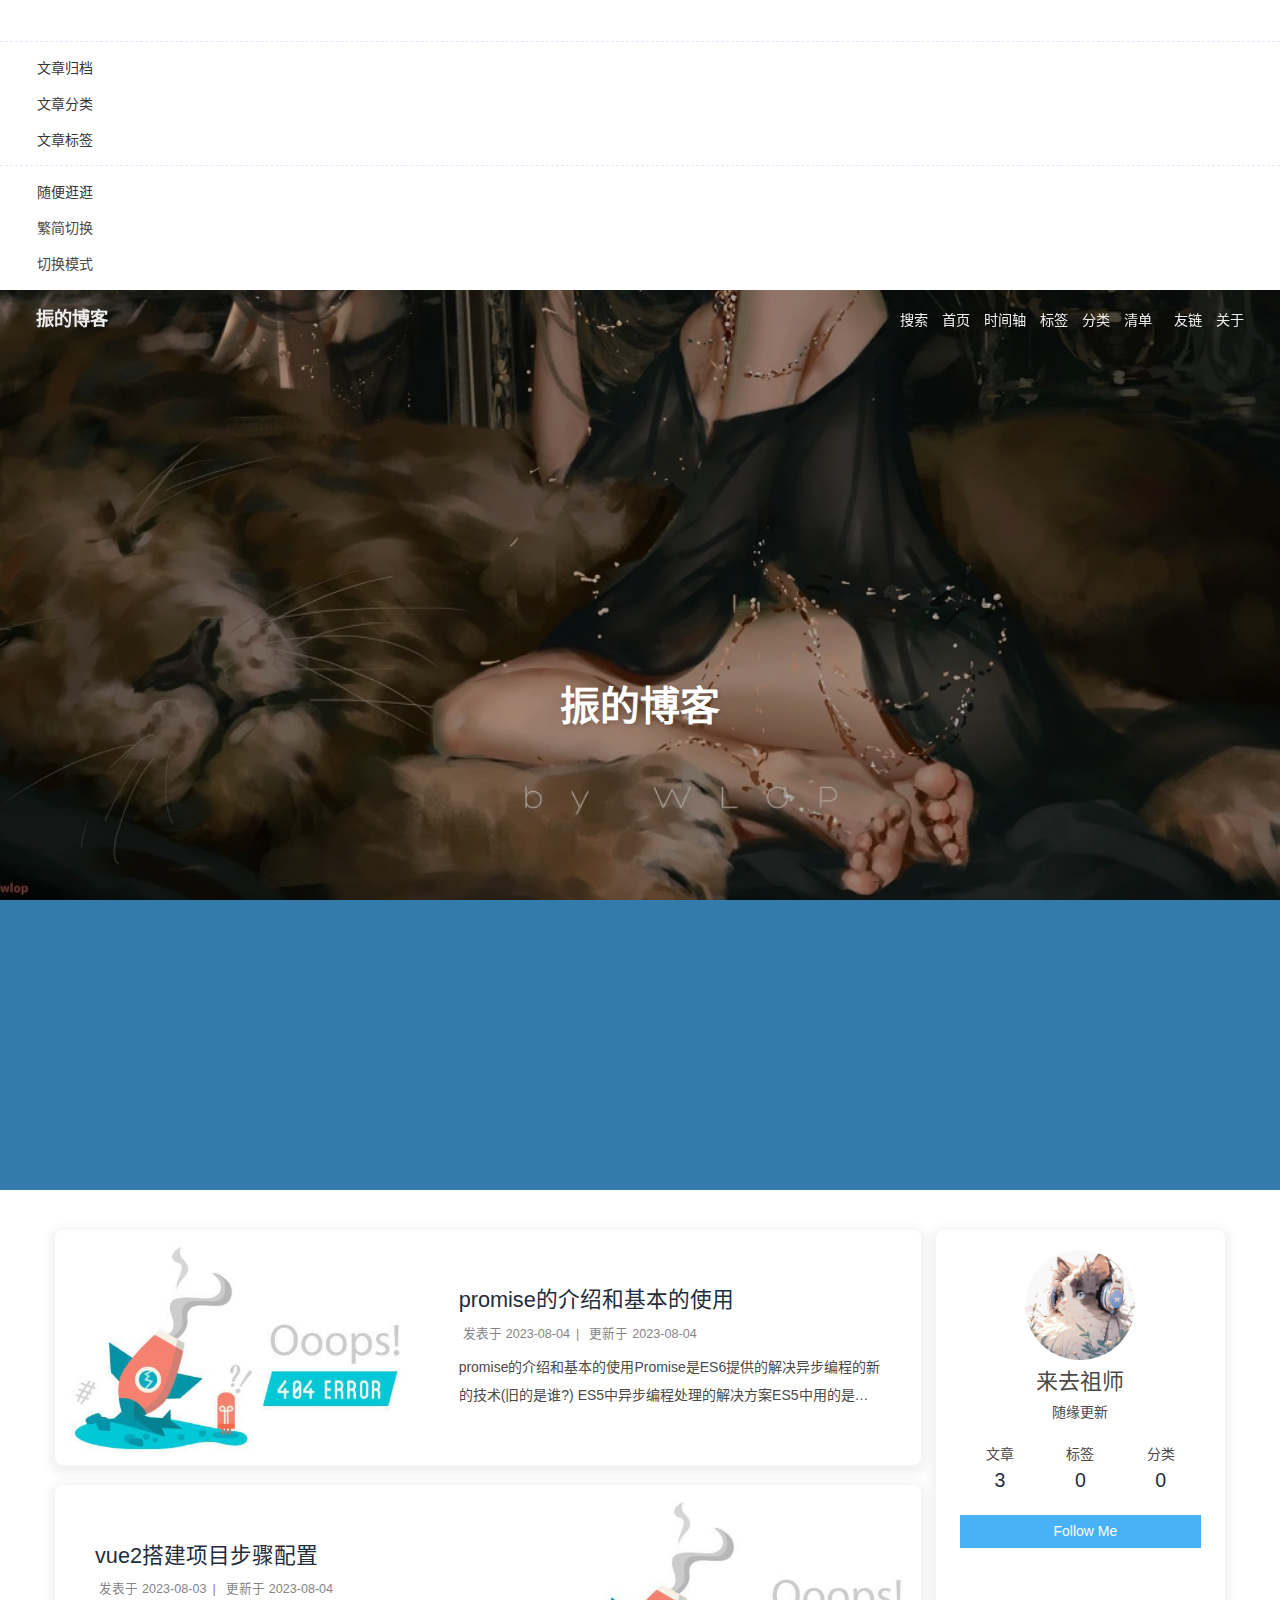
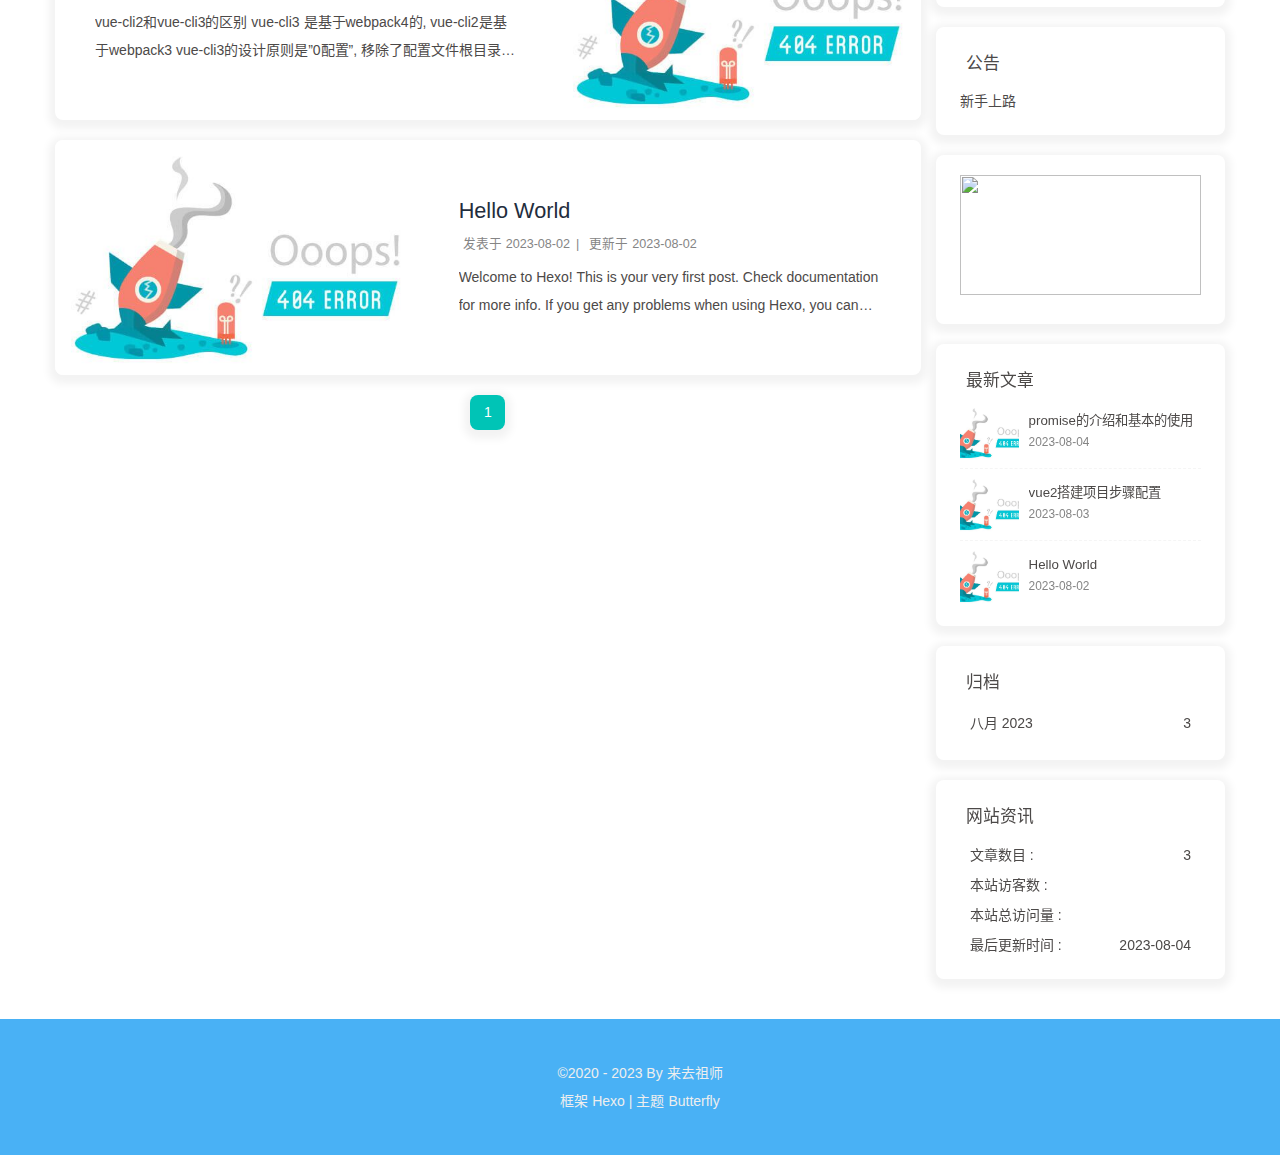
==== commit f8b6534b: "Site updated: 2023-08-04 16:10:13" ====
--- a/index.html
+++ b/index.html
@@ -55,7 +55,7 @@
   isHome: true,
   isHighlightShrink: false,
   isToc: false,
-  postUpdate: '2023-08-04 16:00:23'
+  postUpdate: '2023-08-04 16:09:55'
 }</script><noscript><style type="text/css">
   #nav {
     opacity: 1
@@ -159,7 +159,7 @@
       }
     }
     detectApple()
-    })(window)</script><div class="aplayer no-destroy" data-id="7427714271" data-server="netease" data-type="playlist" data-fixed="true" data-mini="true" data-listFolded="false" data-order="random" data-lrctype="1" data-preload="none" data-autoplay="true" muted></div><style type="text/css">#toggle-sidebar {bottom: 80px}</style><style type="text/css">#toggle-sidebar {left:100px}</style><link rel="stylesheet" href="/source/css/rightMenu.css"><!-- hexo injector head_end start --><link rel="stylesheet" href="https://cdn.cbd.int/hexo-butterfly-clock-anzhiyu/lib/clock.min.css" /><!-- hexo injector head_end end --><meta name="generator" content="Hexo 6.3.0"></head><body><div id="sidebar"><div id="menu-mask"></div><div id="sidebar-menus"><div class="avatar-img is-center"><img src="/img/%E5%A4%B4%E5%83%8F.jpg" onerror="onerror=null;src='/img/friend_404.gif'" alt="avatar"/></div><div class="sidebar-site-data site-data is-center"><a href="/archives/"><div class="headline">文章</div><div class="length-num">3</div></a><a href="/tags/"><div class="headline">标签</div><div class="length-num">0</div></a><a href="/categories/"><div class="headline">分类</div><div class="length-num">0</div></a></div><hr class="custom-hr"/><div class="menus_items"><div class="menus_item"><a class="site-page" href="/"><i class="fa-fw fas fa-home"></i><span> 首页</span></a></div><div class="menus_item"><a class="site-page" href="/archives/"><i class="fa-fw fas fa-archive"></i><span> 时间轴</span></a></div><div class="menus_item"><a class="site-page" href="/tags/"><i class="fa-fw fas fa-tags"></i><span> 标签</span></a></div><div class="menus_item"><a class="site-page" href="/categories/"><i class="fa-fw fas fa-folder-open"></i><span> 分类</span></a></div><div class="menus_item"><a class="site-page group" href="javascript:void(0);"><i class="fa-fw fa fa-heartbeat"></i><span> 清单</span><i class="fas fa-chevron-down"></i></a><ul class="menus_item_child"><li><a class="site-page child" href="/music/"><i class="fa-fw fas fa-music"></i><span> 音乐</span></a></li><li><a class="site-page child" href="/Gallery/"><i class="fa-fw fas fa-images"></i><span> 照片</span></a></li><li><a class="site-page child" href="/movies/"><i class="fa-fw fas fa-video"></i><span> 电影</span></a></li><li><a class="site-page child" href="/bangumis"><i class="fa-fw fa fa-youtube-play"></i><span> 番剧</span></a></li></ul></div><div class="menus_item"><a class="site-page" href="/link/"><i class="fa-fw fas fa-link"></i><span> 友链</span></a></div><div class="menus_item"><a class="site-page" href="/about/"><i class="fa-fw fas fa-heart"></i><span> 关于</span></a></div></div></div></div><div id="rightMenu"><div class="rightMenu-group rightMenu-small"><div class="rightMenu-item" id="menu-backward"><i class="fa-solid fa-arrow-left"></i></div><div class="rightMenu-item" id="menu-forward"><i class="fa-solid fa-arrow-right"></i></div><div class="rightMenu-item" id="menu-refresh"><i class="fa-solid fa-arrow-rotate-right"></i></div><div class="rightMenu-item" id="menu-home"><i class="fa-solid fa-house"></i></div></div><div class="rightMenu-group rightMenu-line rightMenuOther"><a class="rightMenu-item menu-link" href="/archives/"><i class="fa-solid fa-archive"></i><span>文章归档</span></a><a class="rightMenu-item menu-link" href="/categories/"><i class="fa-solid fa-folder-open"></i><span>文章分类</span></a><a class="rightMenu-item menu-link" href="/tags/"><i class="fa-solid fa-tags"></i><span>文章标签</span></a></div><div class="rightMenu-group rightMenu-line rightMenuNormal"><a class="rightMenu-item menu-link" id="menu-radompage" href="/random/index.html"><i class="fa-solid fa-shoe-prints"></i><span>随便逛逛</span></a><div class="rightMenu-item" id="menu-translate"><i class="fa-solid fa-earth-asia"></i><span>繁简切换</span></div><div class="rightMenu-item" id="menu-darkmode"><i class="fa-solid fa-moon"></i><span>切换模式</span></div></div></div><div id="rightmenu-mask"></div><div class="page" id="body-wrap"><header class="full_page" id="page-header" style="background-image: url('/img/%E9%A3%8E%E9%93%83.jpg')"><nav id="nav"><span id="blog-info"><a href="/" title="振的博客"><span class="site-name">振的博客</span></a></span><div id="menus"><div id="search-button"><a class="site-page social-icon search" href="javascript:void(0);"><i class="fas fa-search fa-fw"></i><span> 搜索</span></a></div><div class="menus_items"><div class="menus_item"><a class="site-page" href="/"><i class="fa-fw fas fa-home"></i><span> 首页</span></a></div><div class="menus_item"><a class="site-page" href="/archives/"><i class="fa-fw fas fa-archive"></i><span> 时间轴</span></a></div><div class="menus_item"><a class="site-page" href="/tags/"><i class="fa-fw fas fa-tags"></i><span> 标签</span></a></div><div class="menus_item"><a class="site-page" href="/categories/"><i class="fa-fw fas fa-folder-open"></i><span> 分类</span></a></div><div class="menus_item"><a class="site-page group" href="javascript:void(0);"><i class="fa-fw fa fa-heartbeat"></i><span> 清单</span><i class="fas fa-chevron-down"></i></a><ul class="menus_item_child"><li><a class="site-page child" href="/music/"><i class="fa-fw fas fa-music"></i><span> 音乐</span></a></li><li><a class="site-page child" href="/Gallery/"><i class="fa-fw fas fa-images"></i><span> 照片</span></a></li><li><a class="site-page child" href="/movies/"><i class="fa-fw fas fa-video"></i><span> 电影</span></a></li><li><a class="site-page child" href="/bangumis"><i class="fa-fw fa fa-youtube-play"></i><span> 番剧</span></a></li></ul></div><div class="menus_item"><a class="site-page" href="/link/"><i class="fa-fw fas fa-link"></i><span> 友链</span></a></div><div class="menus_item"><a class="site-page" href="/about/"><i class="fa-fw fas fa-heart"></i><span> 关于</span></a></div></div><div id="toggle-menu"><a class="site-page" href="javascript:void(0);"><i class="fas fa-bars fa-fw"></i></a></div></div></nav><div id="site-info"><h1 id="site-title">振的博客</h1><div id="site_social_icons"><a class="social-icon" href="https://github.com/EA114511/EA114511.github.io" target="_blank" title="Github"><i class="fab fa-github" style="color: #24292e;"></i></a><a class="social-icon" href="mailto:2631238821@qq.com" target="_blank" title="Email"><i class="fas fa-envelope" style="color: #4a7dbe;"></i></a></div></div><div id="scroll-down"><i class="fas fa-angle-down scroll-down-effects"></i></div></header><main class="layout" id="content-inner"><div class="recent-posts" id="recent-posts"><div class="recent-post-item"><div class="post_cover left"><a href="/2023/08/04/promise%E7%9A%84%E4%BB%8B%E7%BB%8D%E5%92%8C%E5%9F%BA%E6%9C%AC%E7%9A%84%E4%BD%BF%E7%94%A8/" title="promise的介绍和基本的使用"><img class="post-bg" src="/img/Summer.png" onerror="this.onerror=null;this.src='/img/404.jpg'" alt="promise的介绍和基本的使用"></a></div><div class="recent-post-info"><a class="article-title" href="/2023/08/04/promise%E7%9A%84%E4%BB%8B%E7%BB%8D%E5%92%8C%E5%9F%BA%E6%9C%AC%E7%9A%84%E4%BD%BF%E7%94%A8/" title="promise的介绍和基本的使用">promise的介绍和基本的使用</a><div class="article-meta-wrap"><span class="post-meta-date"><i class="far fa-calendar-alt"></i><span class="article-meta-label">发表于</span><time class="post-meta-date-created" datetime="2023-08-04T01:00:53.000Z" title="发表于 2023-08-04 09:00:53">2023-08-04</time><span class="article-meta-separator">|</span><i class="fas fa-history"></i><span class="article-meta-label">更新于</span><time class="post-meta-date-updated" datetime="2023-08-04T01:39:13.520Z" title="更新于 2023-08-04 09:39:13">2023-08-04</time></span></div><div class="content">promise的介绍和基本的使用Promise是ES6提供的解决异步编程的新的技术(旧的是谁?)
+    })(window)</script><link rel="stylesheet" href="/css/rightMenu.css"><div class="aplayer no-destroy" data-id="7427714271" data-server="netease" data-type="playlist" data-fixed="true" data-mini="true" data-listFolded="false" data-order="random" data-lrctype="1" data-preload="none" data-autoplay="true" muted></div><style type="text/css">#toggle-sidebar {bottom: 80px}</style><style type="text/css">#toggle-sidebar {left:100px}</style><link rel="stylesheet" href="/source/css/rightMenu.css"><!-- hexo injector head_end start --><link rel="stylesheet" href="https://cdn.cbd.int/hexo-butterfly-clock-anzhiyu/lib/clock.min.css" /><!-- hexo injector head_end end --><meta name="generator" content="Hexo 6.3.0"></head><body><div id="sidebar"><div id="menu-mask"></div><div id="sidebar-menus"><div class="avatar-img is-center"><img src="/img/%E5%A4%B4%E5%83%8F.jpg" onerror="onerror=null;src='/img/friend_404.gif'" alt="avatar"/></div><div class="sidebar-site-data site-data is-center"><a href="/archives/"><div class="headline">文章</div><div class="length-num">3</div></a><a href="/tags/"><div class="headline">标签</div><div class="length-num">0</div></a><a href="/categories/"><div class="headline">分类</div><div class="length-num">0</div></a></div><hr class="custom-hr"/><div class="menus_items"><div class="menus_item"><a class="site-page" href="/"><i class="fa-fw fas fa-home"></i><span> 首页</span></a></div><div class="menus_item"><a class="site-page" href="/archives/"><i class="fa-fw fas fa-archive"></i><span> 时间轴</span></a></div><div class="menus_item"><a class="site-page" href="/tags/"><i class="fa-fw fas fa-tags"></i><span> 标签</span></a></div><div class="menus_item"><a class="site-page" href="/categories/"><i class="fa-fw fas fa-folder-open"></i><span> 分类</span></a></div><div class="menus_item"><a class="site-page group" href="javascript:void(0);"><i class="fa-fw fa fa-heartbeat"></i><span> 清单</span><i class="fas fa-chevron-down"></i></a><ul class="menus_item_child"><li><a class="site-page child" href="/music/"><i class="fa-fw fas fa-music"></i><span> 音乐</span></a></li><li><a class="site-page child" href="/Gallery/"><i class="fa-fw fas fa-images"></i><span> 照片</span></a></li><li><a class="site-page child" href="/movies/"><i class="fa-fw fas fa-video"></i><span> 电影</span></a></li><li><a class="site-page child" href="/bangumis"><i class="fa-fw fa fa-youtube-play"></i><span> 番剧</span></a></li></ul></div><div class="menus_item"><a class="site-page" href="/link/"><i class="fa-fw fas fa-link"></i><span> 友链</span></a></div><div class="menus_item"><a class="site-page" href="/about/"><i class="fa-fw fas fa-heart"></i><span> 关于</span></a></div></div></div></div><div id="rightMenu"><div class="rightMenu-group rightMenu-small"><div class="rightMenu-item" id="menu-backward"><i class="fa-solid fa-arrow-left"></i></div><div class="rightMenu-item" id="menu-forward"><i class="fa-solid fa-arrow-right"></i></div><div class="rightMenu-item" id="menu-refresh"><i class="fa-solid fa-arrow-rotate-right"></i></div><div class="rightMenu-item" id="menu-home"><i class="fa-solid fa-house"></i></div></div><div class="rightMenu-group rightMenu-line rightMenuOther"><a class="rightMenu-item menu-link" href="/archives/"><i class="fa-solid fa-archive"></i><span>文章归档</span></a><a class="rightMenu-item menu-link" href="/categories/"><i class="fa-solid fa-folder-open"></i><span>文章分类</span></a><a class="rightMenu-item menu-link" href="/tags/"><i class="fa-solid fa-tags"></i><span>文章标签</span></a></div><div class="rightMenu-group rightMenu-line rightMenuNormal"><a class="rightMenu-item menu-link" id="menu-radompage" href="/random/index.html"><i class="fa-solid fa-shoe-prints"></i><span>随便逛逛</span></a><div class="rightMenu-item" id="menu-translate"><i class="fa-solid fa-earth-asia"></i><span>繁简切换</span></div><div class="rightMenu-item" id="menu-darkmode"><i class="fa-solid fa-moon"></i><span>切换模式</span></div></div></div><div id="rightmenu-mask"></div><div class="page" id="body-wrap"><header class="full_page" id="page-header" style="background-image: url('/img/%E9%A3%8E%E9%93%83.jpg')"><nav id="nav"><span id="blog-info"><a href="/" title="振的博客"><span class="site-name">振的博客</span></a></span><div id="menus"><div id="search-button"><a class="site-page social-icon search" href="javascript:void(0);"><i class="fas fa-search fa-fw"></i><span> 搜索</span></a></div><div class="menus_items"><div class="menus_item"><a class="site-page" href="/"><i class="fa-fw fas fa-home"></i><span> 首页</span></a></div><div class="menus_item"><a class="site-page" href="/archives/"><i class="fa-fw fas fa-archive"></i><span> 时间轴</span></a></div><div class="menus_item"><a class="site-page" href="/tags/"><i class="fa-fw fas fa-tags"></i><span> 标签</span></a></div><div class="menus_item"><a class="site-page" href="/categories/"><i class="fa-fw fas fa-folder-open"></i><span> 分类</span></a></div><div class="menus_item"><a class="site-page group" href="javascript:void(0);"><i class="fa-fw fa fa-heartbeat"></i><span> 清单</span><i class="fas fa-chevron-down"></i></a><ul class="menus_item_child"><li><a class="site-page child" href="/music/"><i class="fa-fw fas fa-music"></i><span> 音乐</span></a></li><li><a class="site-page child" href="/Gallery/"><i class="fa-fw fas fa-images"></i><span> 照片</span></a></li><li><a class="site-page child" href="/movies/"><i class="fa-fw fas fa-video"></i><span> 电影</span></a></li><li><a class="site-page child" href="/bangumis"><i class="fa-fw fa fa-youtube-play"></i><span> 番剧</span></a></li></ul></div><div class="menus_item"><a class="site-page" href="/link/"><i class="fa-fw fas fa-link"></i><span> 友链</span></a></div><div class="menus_item"><a class="site-page" href="/about/"><i class="fa-fw fas fa-heart"></i><span> 关于</span></a></div></div><div id="toggle-menu"><a class="site-page" href="javascript:void(0);"><i class="fas fa-bars fa-fw"></i></a></div></div></nav><div id="site-info"><h1 id="site-title">振的博客</h1><div id="site_social_icons"><a class="social-icon" href="https://github.com/EA114511/EA114511.github.io" target="_blank" title="Github"><i class="fab fa-github" style="color: #24292e;"></i></a><a class="social-icon" href="mailto:2631238821@qq.com" target="_blank" title="Email"><i class="fas fa-envelope" style="color: #4a7dbe;"></i></a></div></div><div id="scroll-down"><i class="fas fa-angle-down scroll-down-effects"></i></div></header><main class="layout" id="content-inner"><div class="recent-posts" id="recent-posts"><div class="recent-post-item"><div class="post_cover left"><a href="/2023/08/04/promise%E7%9A%84%E4%BB%8B%E7%BB%8D%E5%92%8C%E5%9F%BA%E6%9C%AC%E7%9A%84%E4%BD%BF%E7%94%A8/" title="promise的介绍和基本的使用"><img class="post-bg" src="/img/Summer.png" onerror="this.onerror=null;this.src='/img/404.jpg'" alt="promise的介绍和基本的使用"></a></div><div class="recent-post-info"><a class="article-title" href="/2023/08/04/promise%E7%9A%84%E4%BB%8B%E7%BB%8D%E5%92%8C%E5%9F%BA%E6%9C%AC%E7%9A%84%E4%BD%BF%E7%94%A8/" title="promise的介绍和基本的使用">promise的介绍和基本的使用</a><div class="article-meta-wrap"><span class="post-meta-date"><i class="far fa-calendar-alt"></i><span class="article-meta-label">发表于</span><time class="post-meta-date-created" datetime="2023-08-04T01:00:53.000Z" title="发表于 2023-08-04 09:00:53">2023-08-04</time><span class="article-meta-separator">|</span><i class="fas fa-history"></i><span class="article-meta-label">更新于</span><time class="post-meta-date-updated" datetime="2023-08-04T01:39:13.520Z" title="更新于 2023-08-04 09:39:13">2023-08-04</time></span></div><div class="content">promise的介绍和基本的使用Promise是ES6提供的解决异步编程的新的技术(旧的是谁?)
 ES5中异步编程处理的解决方案ES5中用的是回调函数解决异步编程成功和失败的处理的
 123456789fs.readFile(&quot;./aa.txt&quot;,(err,data)=&gt;&#123;	console.log(data)&#125;)$.get(&quot;/server.php&quot;,data=&gt;&#123;	console.log(data)&#125;)setTimeout(()=&gt;&#123;	console.log(&quot;我被执行了&quot;)&#125;,2000)
 
@@ -188,7 +188,7 @@
 Deploy to remote sites1$ hexo deploy
 
 More info: Deployment
-</div></div></div><nav id="pagination"><div class="pagination"><span class="page-number current">1</span></div></nav></div><div class="aside-content" id="aside-content"><div class="card-widget card-info"><div class="is-center"><div class="avatar-img"><img src="/img/%E5%A4%B4%E5%83%8F.jpg" onerror="this.onerror=null;this.src='/img/friend_404.gif'" alt="avatar"/></div><div class="author-info__name">来去祖师</div><div class="author-info__description">随缘更新</div></div><div class="card-info-data site-data is-center"><a href="/archives/"><div class="headline">文章</div><div class="length-num">3</div></a><a href="/tags/"><div class="headline">标签</div><div class="length-num">0</div></a><a href="/categories/"><div class="headline">分类</div><div class="length-num">0</div></a></div><a id="card-info-btn" target="_blank" rel="noopener" href="https://github.com/EA114511/EA114511.github.io"><i class="fab fa-github"></i><span>Follow Me</span></a><div class="card-info-social-icons is-center"><a class="social-icon" href="https://github.com/EA114511/EA114511.github.io" target="_blank" title="Github"><i class="fab fa-github" style="color: #24292e;"></i></a><a class="social-icon" href="mailto:2631238821@qq.com" target="_blank" title="Email"><i class="fas fa-envelope" style="color: #4a7dbe;"></i></a></div></div><div class="card-widget card-announcement"><div class="item-headline"><i class="fas fa-bullhorn fa-shake"></i><span>公告</span></div><div class="announcement_content">新手上路</div></div><div class="sticky_layout"><div class="card-widget card-recent-post"><div class="item-headline"><i class="fas fa-history"></i><span>最新文章</span></div><div class="aside-list"><div class="aside-list-item"><a class="thumbnail" href="/2023/08/04/promise%E7%9A%84%E4%BB%8B%E7%BB%8D%E5%92%8C%E5%9F%BA%E6%9C%AC%E7%9A%84%E4%BD%BF%E7%94%A8/" title="promise的介绍和基本的使用"><img src="/img/Summer.png" onerror="this.onerror=null;this.src='/img/404.jpg'" alt="promise的介绍和基本的使用"/></a><div class="content"><a class="title" href="/2023/08/04/promise%E7%9A%84%E4%BB%8B%E7%BB%8D%E5%92%8C%E5%9F%BA%E6%9C%AC%E7%9A%84%E4%BD%BF%E7%94%A8/" title="promise的介绍和基本的使用">promise的介绍和基本的使用</a><time datetime="2023-08-04T01:00:53.000Z" title="发表于 2023-08-04 09:00:53">2023-08-04</time></div></div><div class="aside-list-item"><a class="thumbnail" href="/2023/08/03/vue2%E6%90%AD%E5%BB%BA%E9%A1%B9%E7%9B%AE%E6%AD%A5%E9%AA%A4%E9%85%8D%E7%BD%AE/" title="vue2搭建项目步骤配置"><img src="/img/Summer.png" onerror="this.onerror=null;this.src='/img/404.jpg'" alt="vue2搭建项目步骤配置"/></a><div class="content"><a class="title" href="/2023/08/03/vue2%E6%90%AD%E5%BB%BA%E9%A1%B9%E7%9B%AE%E6%AD%A5%E9%AA%A4%E9%85%8D%E7%BD%AE/" title="vue2搭建项目步骤配置">vue2搭建项目步骤配置</a><time datetime="2023-08-03T08:47:17.000Z" title="发表于 2023-08-03 16:47:17">2023-08-03</time></div></div><div class="aside-list-item"><a class="thumbnail" href="/2023/08/02/hello-world/" title="Hello World"><img src="/img/Summer.png" onerror="this.onerror=null;this.src='/img/404.jpg'" alt="Hello World"/></a><div class="content"><a class="title" href="/2023/08/02/hello-world/" title="Hello World">Hello World</a><time datetime="2023-08-02T02:52:42.962Z" title="发表于 2023-08-02 10:52:42">2023-08-02</time></div></div></div></div><div class="card-widget card-archives"><div class="item-headline"><i class="fas fa-archive"></i><span>归档</span></div><ul class="card-archive-list"><li class="card-archive-list-item"><a class="card-archive-list-link" href="/archives/2023/08/"><span class="card-archive-list-date">八月 2023</span><span class="card-archive-list-count">3</span></a></li></ul></div><div class="card-widget card-webinfo"><div class="item-headline"><i class="fas fa-chart-line"></i><span>网站资讯</span></div><div class="webinfo"><div class="webinfo-item"><div class="item-name">文章数目 :</div><div class="item-count">3</div></div><div class="webinfo-item"><div class="item-name">本站访客数 :</div><div class="item-count" id="busuanzi_value_site_uv"><i class="fa-solid fa-spinner fa-spin"></i></div></div><div class="webinfo-item"><div class="item-name">本站总访问量 :</div><div class="item-count" id="busuanzi_value_site_pv"><i class="fa-solid fa-spinner fa-spin"></i></div></div><div class="webinfo-item"><div class="item-name">最后更新时间 :</div><div class="item-count" id="last-push-date" data-lastPushDate="2023-08-04T08:00:23.409Z"><i class="fa-solid fa-spinner fa-spin"></i></div></div></div></div></div></div></main><footer id="footer"><div id="footer-wrap"><div class="copyright">&copy;2020 - 2023 By 来去祖师</div><div class="framework-info"><span>框架 </span><a target="_blank" rel="noopener" href="https://hexo.io">Hexo</a><span class="footer-separator">|</span><span>主题 </span><a target="_blank" rel="noopener" href="https://github.com/jerryc127/hexo-theme-butterfly">Butterfly</a></div></div></footer></div><div id="rightside"><div id="rightside-config-hide"><button id="darkmode" type="button" title="浅色和深色模式转换"><i class="fas fa-adjust"></i></button><button id="hide-aside-btn" type="button" title="单栏和双栏切换"><i class="fas fa-arrows-alt-h"></i></button></div><div id="rightside-config-show"><button id="rightside_config" type="button" title="设置"><i class="fas fa-cog fa-spin"></i></button><button id="go-up" type="button" title="回到顶部"><span class="scroll-percent"></span><i class="fas fa-arrow-up"></i></button></div></div><div><script src="/js/utils.js"></script><script src="/js/main.js"></script><script src="https://cdn.jsdelivr.net/npm/@fancyapps/ui/dist/fancybox/fancybox.umd.min.js"></script><div class="js-pjax"></div><script async src="https://npm.elemecdn.com/tzy-blog/lib/js/other/sakura.js"></script><div class="aplayer no-destroy" data-id="7427714271" data-server="netease" data-type="playlist" data-fixed="true" data-mini="true" data-listFolded="false" data-order="random" data-lrctype="1" data-preload="none" data-autoplay="true" muted></div><script defer src="https://npm.elemecdn.com/jquery@latest/dist/jquery.min.js"></script><script defer data-pjax src="/source/js/rightMenu.js"></script><script defer="defer" id="fluttering_ribbon" mobile="true" src="https://cdn.jsdelivr.net/npm/butterfly-extsrc/dist/canvas-fluttering-ribbon.min.js"></script><script id="click-heart" src="https://cdn.jsdelivr.net/npm/butterfly-extsrc/dist/click-heart.min.js" async="async" mobile="false"></script><link rel="stylesheet" href="https://cdn.jsdelivr.net/npm/aplayer/dist/APlayer.min.css" media="print" onload="this.media='all'"><script src="https://cdn.jsdelivr.net/npm/aplayer/dist/APlayer.min.js"></script><script src="https://cdn.jsdelivr.net/npm/butterfly-extsrc/metingjs/dist/Meting.min.js"></script><script src="https://cdn.jsdelivr.net/npm/pjax/pjax.min.js"></script><script>let pjaxSelectors = ["head > title","#config-diff","#body-wrap","#rightside-config-hide","#rightside-config-show",".js-pjax"]
+</div></div></div><nav id="pagination"><div class="pagination"><span class="page-number current">1</span></div></nav></div><div class="aside-content" id="aside-content"><div class="card-widget card-info"><div class="is-center"><div class="avatar-img"><img src="/img/%E5%A4%B4%E5%83%8F.jpg" onerror="this.onerror=null;this.src='/img/friend_404.gif'" alt="avatar"/></div><div class="author-info__name">来去祖师</div><div class="author-info__description">随缘更新</div></div><div class="card-info-data site-data is-center"><a href="/archives/"><div class="headline">文章</div><div class="length-num">3</div></a><a href="/tags/"><div class="headline">标签</div><div class="length-num">0</div></a><a href="/categories/"><div class="headline">分类</div><div class="length-num">0</div></a></div><a id="card-info-btn" target="_blank" rel="noopener" href="https://github.com/EA114511/EA114511.github.io"><i class="fab fa-github"></i><span>Follow Me</span></a><div class="card-info-social-icons is-center"><a class="social-icon" href="https://github.com/EA114511/EA114511.github.io" target="_blank" title="Github"><i class="fab fa-github" style="color: #24292e;"></i></a><a class="social-icon" href="mailto:2631238821@qq.com" target="_blank" title="Email"><i class="fas fa-envelope" style="color: #4a7dbe;"></i></a></div></div><div class="card-widget card-announcement"><div class="item-headline"><i class="fas fa-bullhorn fa-shake"></i><span>公告</span></div><div class="announcement_content">新手上路</div></div><div class="sticky_layout"><div class="card-widget card-recent-post"><div class="item-headline"><i class="fas fa-history"></i><span>最新文章</span></div><div class="aside-list"><div class="aside-list-item"><a class="thumbnail" href="/2023/08/04/promise%E7%9A%84%E4%BB%8B%E7%BB%8D%E5%92%8C%E5%9F%BA%E6%9C%AC%E7%9A%84%E4%BD%BF%E7%94%A8/" title="promise的介绍和基本的使用"><img src="/img/Summer.png" onerror="this.onerror=null;this.src='/img/404.jpg'" alt="promise的介绍和基本的使用"/></a><div class="content"><a class="title" href="/2023/08/04/promise%E7%9A%84%E4%BB%8B%E7%BB%8D%E5%92%8C%E5%9F%BA%E6%9C%AC%E7%9A%84%E4%BD%BF%E7%94%A8/" title="promise的介绍和基本的使用">promise的介绍和基本的使用</a><time datetime="2023-08-04T01:00:53.000Z" title="发表于 2023-08-04 09:00:53">2023-08-04</time></div></div><div class="aside-list-item"><a class="thumbnail" href="/2023/08/03/vue2%E6%90%AD%E5%BB%BA%E9%A1%B9%E7%9B%AE%E6%AD%A5%E9%AA%A4%E9%85%8D%E7%BD%AE/" title="vue2搭建项目步骤配置"><img src="/img/Summer.png" onerror="this.onerror=null;this.src='/img/404.jpg'" alt="vue2搭建项目步骤配置"/></a><div class="content"><a class="title" href="/2023/08/03/vue2%E6%90%AD%E5%BB%BA%E9%A1%B9%E7%9B%AE%E6%AD%A5%E9%AA%A4%E9%85%8D%E7%BD%AE/" title="vue2搭建项目步骤配置">vue2搭建项目步骤配置</a><time datetime="2023-08-03T08:47:17.000Z" title="发表于 2023-08-03 16:47:17">2023-08-03</time></div></div><div class="aside-list-item"><a class="thumbnail" href="/2023/08/02/hello-world/" title="Hello World"><img src="/img/Summer.png" onerror="this.onerror=null;this.src='/img/404.jpg'" alt="Hello World"/></a><div class="content"><a class="title" href="/2023/08/02/hello-world/" title="Hello World">Hello World</a><time datetime="2023-08-02T02:52:42.962Z" title="发表于 2023-08-02 10:52:42">2023-08-02</time></div></div></div></div><div class="card-widget card-archives"><div class="item-headline"><i class="fas fa-archive"></i><span>归档</span></div><ul class="card-archive-list"><li class="card-archive-list-item"><a class="card-archive-list-link" href="/archives/2023/08/"><span class="card-archive-list-date">八月 2023</span><span class="card-archive-list-count">3</span></a></li></ul></div><div class="card-widget card-webinfo"><div class="item-headline"><i class="fas fa-chart-line"></i><span>网站资讯</span></div><div class="webinfo"><div class="webinfo-item"><div class="item-name">文章数目 :</div><div class="item-count">3</div></div><div class="webinfo-item"><div class="item-name">本站访客数 :</div><div class="item-count" id="busuanzi_value_site_uv"><i class="fa-solid fa-spinner fa-spin"></i></div></div><div class="webinfo-item"><div class="item-name">本站总访问量 :</div><div class="item-count" id="busuanzi_value_site_pv"><i class="fa-solid fa-spinner fa-spin"></i></div></div><div class="webinfo-item"><div class="item-name">最后更新时间 :</div><div class="item-count" id="last-push-date" data-lastPushDate="2023-08-04T08:09:54.867Z"><i class="fa-solid fa-spinner fa-spin"></i></div></div></div></div></div></div></main><footer id="footer"><div id="footer-wrap"><div class="copyright">&copy;2020 - 2023 By 来去祖师</div><div class="framework-info"><span>框架 </span><a target="_blank" rel="noopener" href="https://hexo.io">Hexo</a><span class="footer-separator">|</span><span>主题 </span><a target="_blank" rel="noopener" href="https://github.com/jerryc127/hexo-theme-butterfly">Butterfly</a></div></div></footer></div><div id="rightside"><div id="rightside-config-hide"><button id="darkmode" type="button" title="浅色和深色模式转换"><i class="fas fa-adjust"></i></button><button id="hide-aside-btn" type="button" title="单栏和双栏切换"><i class="fas fa-arrows-alt-h"></i></button></div><div id="rightside-config-show"><button id="rightside_config" type="button" title="设置"><i class="fas fa-cog fa-spin"></i></button><button id="go-up" type="button" title="回到顶部"><span class="scroll-percent"></span><i class="fas fa-arrow-up"></i></button></div></div><div><script src="/js/utils.js"></script><script src="/js/main.js"></script><script src="https://cdn.jsdelivr.net/npm/@fancyapps/ui/dist/fancybox/fancybox.umd.min.js"></script><div class="js-pjax"></div><script defer src="https://npm.elemecdn.com/jquery@latest/dist/jquery.min.js"></script><script defer data-pjax src="/js/rightMenu.js"></script><script async src="https://npm.elemecdn.com/tzy-blog/lib/js/other/sakura.js"></script><div class="aplayer no-destroy" data-id="7427714271" data-server="netease" data-type="playlist" data-fixed="true" data-mini="true" data-listFolded="false" data-order="random" data-lrctype="1" data-preload="none" data-autoplay="true" muted></div><script defer data-pjax src="/source/js/rightMenu.js"></script><script defer="defer" id="fluttering_ribbon" mobile="true" src="https://cdn.jsdelivr.net/npm/butterfly-extsrc/dist/canvas-fluttering-ribbon.min.js"></script><script id="click-heart" src="https://cdn.jsdelivr.net/npm/butterfly-extsrc/dist/click-heart.min.js" async="async" mobile="false"></script><link rel="stylesheet" href="https://cdn.jsdelivr.net/npm/aplayer/dist/APlayer.min.css" media="print" onload="this.media='all'"><script src="https://cdn.jsdelivr.net/npm/aplayer/dist/APlayer.min.js"></script><script src="https://cdn.jsdelivr.net/npm/butterfly-extsrc/metingjs/dist/Meting.min.js"></script><script src="https://cdn.jsdelivr.net/npm/pjax/pjax.min.js"></script><script>let pjaxSelectors = ["head > title","#config-diff","#body-wrap","#rightside-config-hide","#rightside-config-show",".js-pjax"]
 
 var pjax = new Pjax({
   elements: 'a:not([target="_blank"]):not([href="/music/"])',
--- a/css/rightMenu.css
+++ b/css/rightMenu.css
@@ -0,0 +1,95 @@
+<link rel="stylesheet" class="aplayer-secondary-style-marker" href="\assets\css\APlayer.min.css"><script src="\assets\js\APlayer.min.js" class="aplayer-secondary-script-marker"></script>#rightMenu {
+  display: none;
+  position: fixed;
+  padding: 0 .25rem;
+  width: 9rem;
+  height: fit-content;
+  top: 10%;
+  left: 10%;
+  background-color: rgba(238, 255, 255, .85);
+  -webkit-backdrop-filter: blur(20px);
+  backdrop-filter: blur(20px);
+  color: #363636;
+  border-radius: 12px;
+  z-index: 99994;
+  border: #e3e8f7;
+  user-select: none;
+  box-shadow: rgba(0, 0, 0, .05);
+}
+
+#rightMenu a {
+  color: #363636;
+}
+
+#rightMenu .rightMenu-group {
+  padding: .35rem .3rem;
+  transition: .3s
+}
+
+#rightMenu .rightMenu-line {
+  border-top: 1px dashed #4259ef23
+}
+
+#rightMenu .rightMenu-group.rightMenu-small {
+  display: flex;
+  justify-content: space-between
+}
+
+#rightMenu .rightMenu-group .rightMenu-item {
+  border-radius: 8px;
+  transition: .3s;
+  cursor: pointer
+}
+
+#rightMenu .rightMenu-line .rightMenu-item {
+  margin: .25rem 0;
+  padding: .25rem 0
+}
+
+#rightMenu .rightMenu-group.rightMenu-line .rightMenu-item {
+  display: flex
+}
+
+#rightMenu .rightMenu-group .rightMenu-item:hover {
+  background-color: #6f42c1;
+  color: #fff;
+}
+
+#rightMenu .rightMenu-group .rightMenu-item:active {
+  transform: scale(.97)
+}
+
+#rightMenu .rightMenu-group .rightMenu-item i {
+  display: inline-block;
+  text-align: center;
+  line-height: 1.5rem;
+  width: 1.5rem;
+  padding: 0 .25rem
+}
+
+#rightMenu .rightMenu-line .rightMenu-item i {
+  margin: 0 .25rem
+}
+
+#rightMenu .rightMenu-group .rightMenu-item span {
+  line-height: 1.5rem
+}
+
+.rightMenu-small .rightMenu-item {
+  width: 30px;
+  height: 30px;
+  line-height: 30px
+}
+
+#rightmenu-mask {
+  position: fixed;
+  width: 100vw;
+  height: 100vh;
+  background: 0 0;
+  top: 0;
+  left: 0;
+  display: none;
+  z-index: 101;
+  margin: 0 !important;
+  z-index: 99993
+}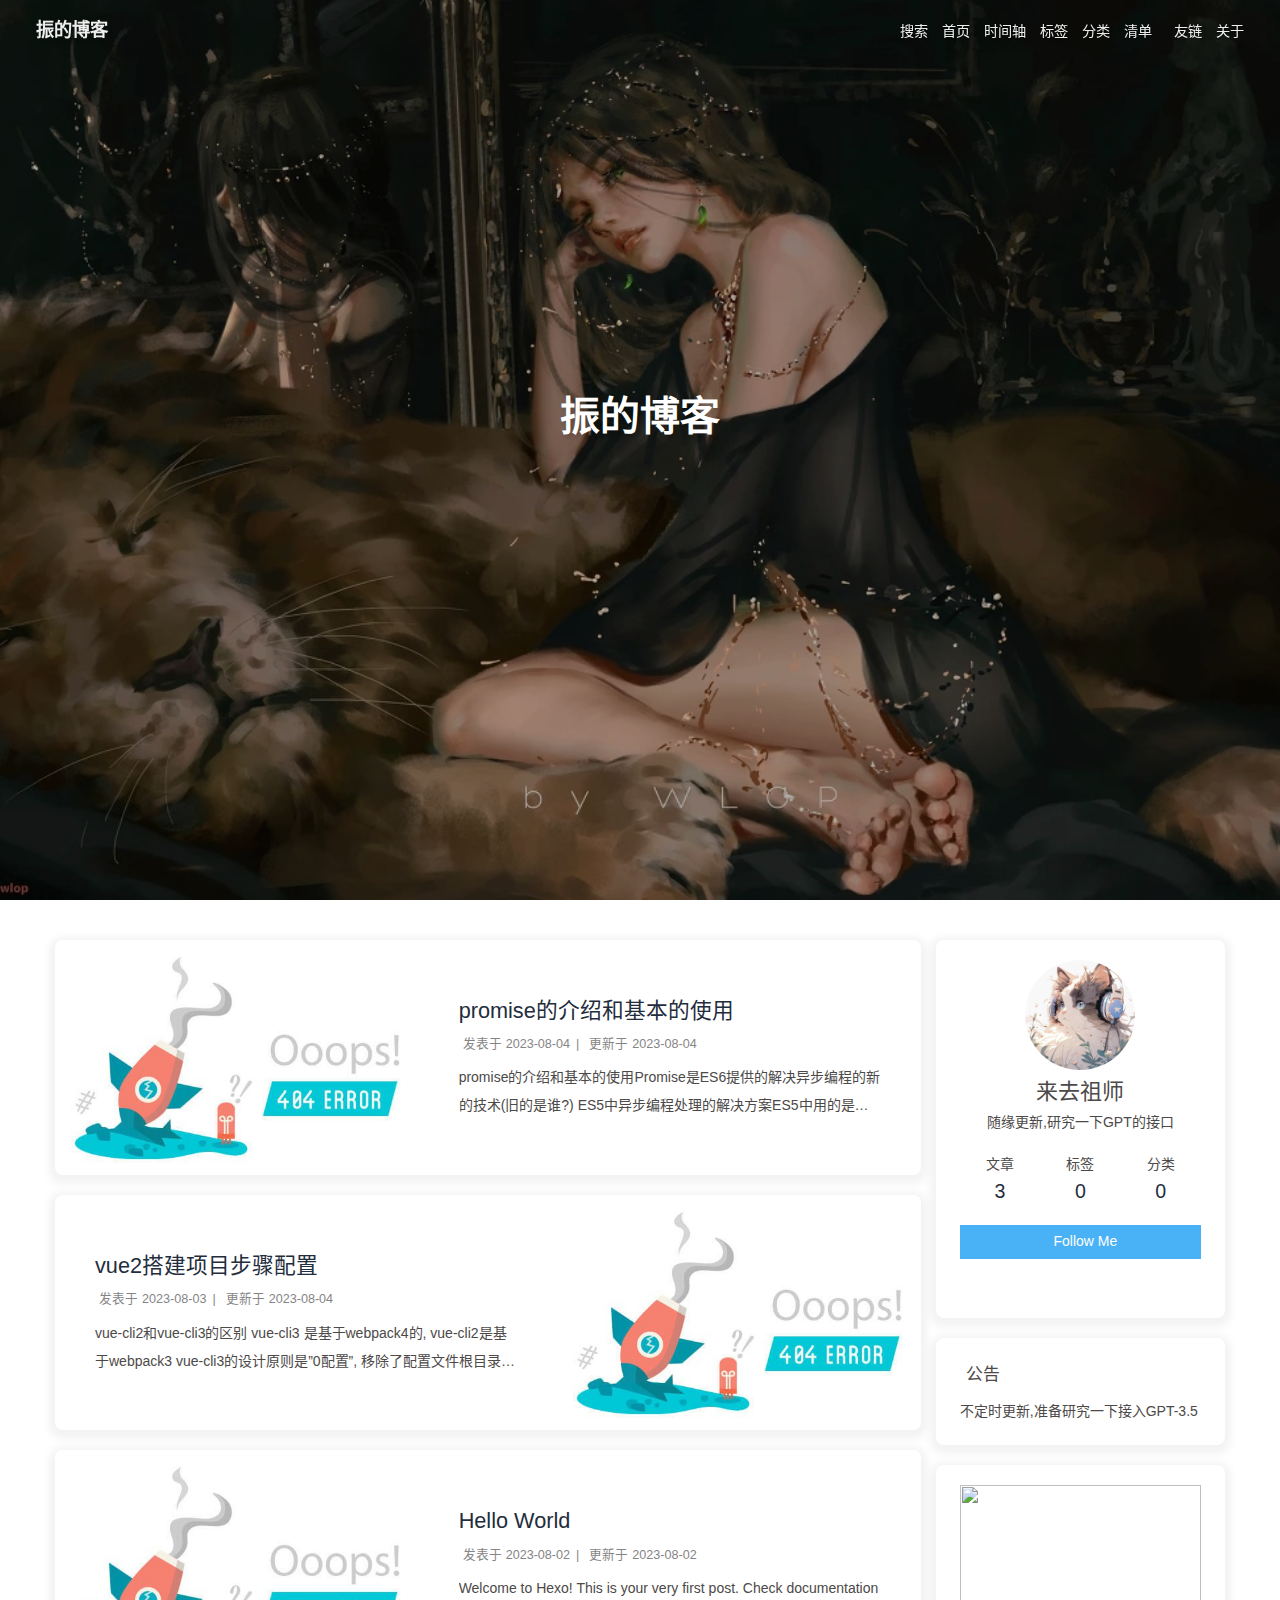
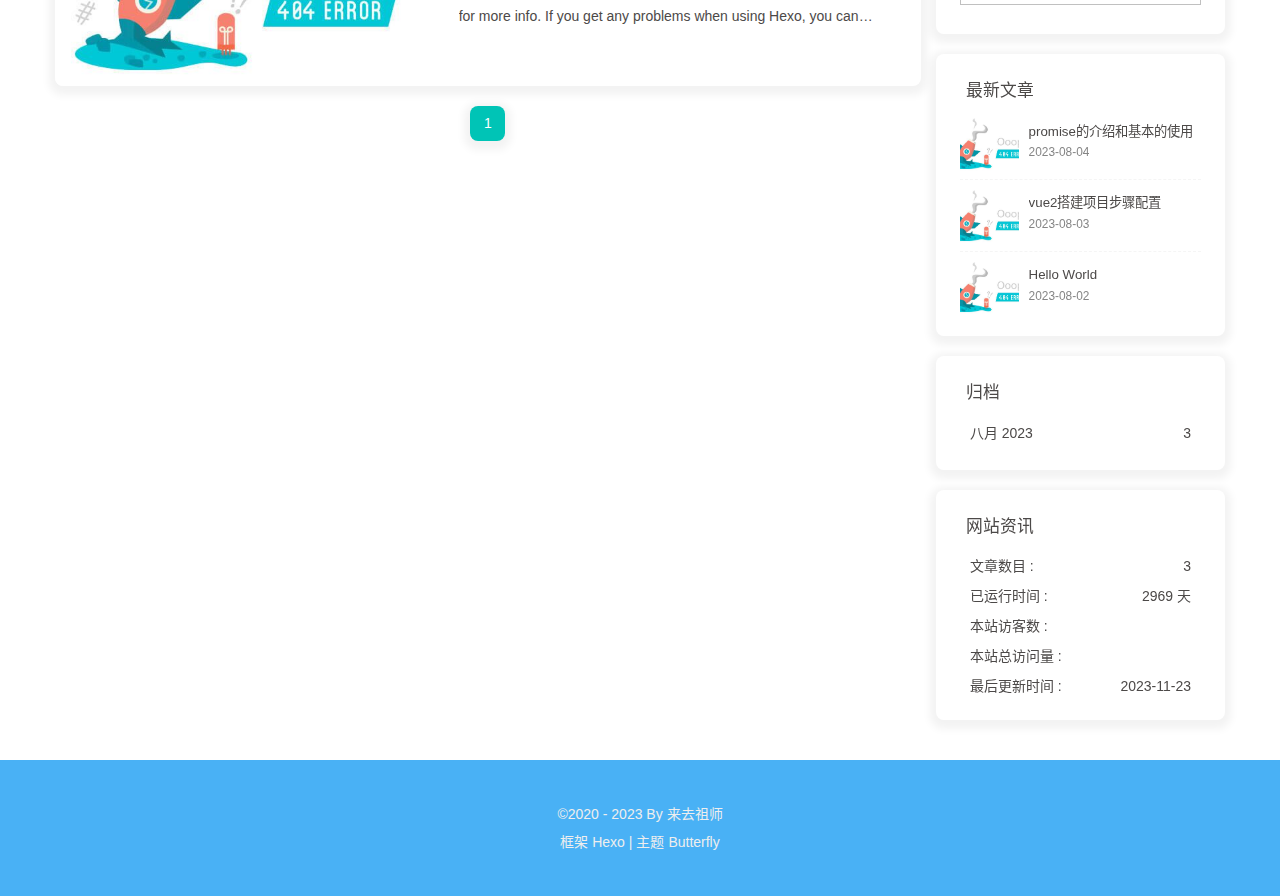
==== commit 7f3b24a4: "Site updated: 2023-11-23 15:30:21" ====
--- a/index.html
+++ b/index.html
@@ -1,9 +1,9 @@
-<!DOCTYPE html><html lang="zh-CN" data-theme="light"><head><meta charset="UTF-8"><meta http-equiv="X-UA-Compatible" content="IE=edge"><meta name="viewport" content="width=device-width, initial-scale=1.0,viewport-fit=cover"><title>振的博客</title><meta name="author" content="来去祖师"><meta name="copyright" content="来去祖师"><meta name="format-detection" content="telephone=no"><meta name="theme-color" content="ffffff"><meta name="description" content="随缘更新">
+<!DOCTYPE html><html lang="zh-CN" data-theme="light"><head><meta charset="UTF-8"><meta http-equiv="X-UA-Compatible" content="IE=edge"><meta name="viewport" content="width=device-width, initial-scale=1.0,viewport-fit=cover"><title>振的博客</title><meta name="author" content="来去祖师"><meta name="copyright" content="来去祖师"><meta name="format-detection" content="telephone=no"><meta name="theme-color" content="ffffff"><meta name="description" content="随缘更新,研究一下GPT的接口">
 <meta property="og:type" content="website">
 <meta property="og:title" content="振的博客">
 <meta property="og:url" content="https://ea114511.github.io/index.html">
 <meta property="og:site_name" content="振的博客">
-<meta property="og:description" content="随缘更新">
+<meta property="og:description" content="随缘更新,研究一下GPT的接口">
 <meta property="og:locale" content="zh_CN">
 <meta property="og:image" content="https://ea114511.github.io/img/%E5%A4%B4%E5%83%8F.jpg">
 <meta property="article:author" content="来去祖师">
@@ -12,7 +12,7 @@
   root: '/',
   algolia: undefined,
   localSearch: {"path":"/search.xml","preload":false,"top_n_per_article":1,"unescape":false,"languages":{"hits_empty":"找不到您查询的内容：${query}","hits_stats":"共找到 ${hits} 篇文章"}},
-  translate: undefined,
+  translate: {"defaultEncoding":2,"translateDelay":0,"msgToTraditionalChinese":"繁","msgToSimplifiedChinese":"簡"},
   noticeOutdate: undefined,
   highlight: {"plugin":"highlighjs","highlightCopy":true,"highlightLang":true,"highlightHeightLimit":false},
   copy: {
@@ -24,7 +24,7 @@
     homepage: true,
     post: true
   },
-  runtime: '',
+  runtime: '天',
   dateSuffix: {
     just: '刚刚',
     min: '分钟前',
@@ -35,18 +35,16 @@
   copyright: undefined,
   lightbox: 'fancybox',
   Snackbar: undefined,
-  source: {
-    justifiedGallery: {
-      js: 'https://cdn.jsdelivr.net/npm/flickr-justified-gallery/dist/fjGallery.min.js',
-      css: 'https://cdn.jsdelivr.net/npm/flickr-justified-gallery/dist/fjGallery.min.css'
-    }
+  infinitegrid: {
+    js: 'https://cdn.jsdelivr.net/npm/@egjs/infinitegrid/dist/infinitegrid.min.js',
+    buttonText: '加载更多'
   },
   isPhotoFigcaption: false,
   islazyload: false,
   isAnchor: false,
   percent: {
     toc: true,
-    rightside: false,
+    rightside: true,
   },
   autoDarkmode: false
 }</script><script id="config-diff">var GLOBAL_CONFIG_SITE = {
@@ -55,85 +53,78 @@
   isHome: true,
   isHighlightShrink: false,
   isToc: false,
-  postUpdate: '2023-08-04 16:09:55'
-}</script><noscript><style type="text/css">
-  #nav {
-    opacity: 1
-  }
-  .justified-gallery img {
-    opacity: 1
-  }
-
-  #recent-posts time,
-  #post-meta time {
-    display: inline !important
-  }
-</style></noscript><script>(win=>{
-    win.saveToLocal = {
-      set: function setWithExpiry(key, value, ttl) {
-        if (ttl === 0) return
-        const now = new Date()
-        const expiryDay = ttl * 86400000
-        const item = {
-          value: value,
-          expiry: now.getTime() + expiryDay,
-        }
-        localStorage.setItem(key, JSON.stringify(item))
-      },
-
-      get: function getWithExpiry(key) {
-        const itemStr = localStorage.getItem(key)
-
-        if (!itemStr) {
-          return undefined
-        }
-        const item = JSON.parse(itemStr)
-        const now = new Date()
-
-        if (now.getTime() > item.expiry) {
-          localStorage.removeItem(key)
-          return undefined
-        }
-        return item.value
-      }
-    }
-  
-    win.getScript = url => new Promise((resolve, reject) => {
-      const script = document.createElement('script')
-      script.src = url
-      script.async = true
-      script.onerror = reject
-      script.onload = script.onreadystatechange = function() {
-        const loadState = this.readyState
-        if (loadState && loadState !== 'loaded' && loadState !== 'complete') return
-        script.onload = script.onreadystatechange = null
-        resolve()
-      }
-      document.head.appendChild(script)
-    })
-  
-    win.getCSS = (url,id = false) => new Promise((resolve, reject) => {
-      const link = document.createElement('link')
-      link.rel = 'stylesheet'
-      link.href = url
-      if (id) link.id = id
-      link.onerror = reject
-      link.onload = link.onreadystatechange = function() {
-        const loadState = this.readyState
-        if (loadState && loadState !== 'loaded' && loadState !== 'complete') return
-        link.onload = link.onreadystatechange = null
-        resolve()
-      }
-      document.head.appendChild(link)
-    })
-  
-      win.activateDarkMode = function () {
+  postUpdate: '2023-11-23 15:29:34'
+}</script><script>(win=>{
+      win.saveToLocal = {
+        set: (key, value, ttl) => {
+          if (ttl === 0) return
+          const now = Date.now()
+          const expiry = now + ttl * 86400000
+          const item = {
+            value,
+            expiry
+          }
+          localStorage.setItem(key, JSON.stringify(item))
+        },
+      
+        get: key => {
+          const itemStr = localStorage.getItem(key)
+      
+          if (!itemStr) {
+            return undefined
+          }
+          const item = JSON.parse(itemStr)
+          const now = Date.now()
+      
+          if (now > item.expiry) {
+            localStorage.removeItem(key)
+            return undefined
+          }
+          return item.value
+        }
+      }
+    
+      win.getScript = (url, attr = {}) => new Promise((resolve, reject) => {
+        const script = document.createElement('script')
+        script.src = url
+        script.async = true
+        script.onerror = reject
+        script.onload = script.onreadystatechange = function() {
+          const loadState = this.readyState
+          if (loadState && loadState !== 'loaded' && loadState !== 'complete') return
+          script.onload = script.onreadystatechange = null
+          resolve()
+        }
+
+        Object.keys(attr).forEach(key => {
+          script.setAttribute(key, attr[key])
+        })
+
+        document.head.appendChild(script)
+      })
+    
+      win.getCSS = (url, id = false) => new Promise((resolve, reject) => {
+        const link = document.createElement('link')
+        link.rel = 'stylesheet'
+        link.href = url
+        if (id) link.id = id
+        link.onerror = reject
+        link.onload = link.onreadystatechange = function() {
+          const loadState = this.readyState
+          if (loadState && loadState !== 'loaded' && loadState !== 'complete') return
+          link.onload = link.onreadystatechange = null
+          resolve()
+        }
+        document.head.appendChild(link)
+      })
+    
+      win.activateDarkMode = () => {
         document.documentElement.setAttribute('data-theme', 'dark')
         if (document.querySelector('meta[name="theme-color"]') !== null) {
           document.querySelector('meta[name="theme-color"]').setAttribute('content', '#0d0d0d')
         }
       }
-      win.activateLightMode = function () {
+      win.activateLightMode = () => {
         document.documentElement.setAttribute('data-theme', 'light')
         if (document.querySelector('meta[name="theme-color"]') !== null) {
           document.querySelector('meta[name="theme-color"]').setAttribute('content', 'ffffff')
@@ -141,9 +132,9 @@
       }
       const t = saveToLocal.get('theme')
     
-          if (t === 'dark') activateDarkMode()
-          else if (t === 'light') activateLightMode()
-        
+        if (t === 'dark') activateDarkMode()
+        else if (t === 'light') activateLightMode()
+      
       const asideStatus = saveToLocal.get('aside-status')
       if (asideStatus !== undefined) {
         if (asideStatus === 'hide') {
@@ -153,13 +144,34 @@
         }
       }
     
-    const detectApple = () => {
-      if(/iPad|iPhone|iPod|Macintosh/.test(navigator.userAgent)){
-        document.documentElement.classList.add('apple')
-      }
+      const detectApple = () => {
+        if(/iPad|iPhone|iPod|Macintosh/.test(navigator.userAgent)){
+          document.documentElement.classList.add('apple')
+        }
+      }
+      detectApple()
+    })(window)</script><div class="aplayer no-destroy" data-id="7427714271" data-server="netease" data-type="playlist" data-fixed="true" data-mini="true" data-listFolded="false" data-order="random" data-lrctype="1" data-preload="none" data-autoplay="true" muted></div><style type="text/css">#toggle-sidebar {bottom: 80px}</style><style type="text/css">#toggle-sidebar {left:100px}</style><!-- hexo injector head_end start --><link rel="stylesheet" href="https://cdn.cbd.int/hexo-butterfly-clock-anzhiyu/lib/clock.min.css" /><!-- hexo injector head_end end --><meta name="generator" content="Hexo 6.3.0"></head><body><div id="loading-box"><div class="loading-left-bg"></div><div class="loading-right-bg"></div><div class="spinner-box"><div class="configure-border-1"><div class="configure-core"></div></div><div class="configure-border-2"><div class="configure-core"></div></div><div class="loading-word">加载中...</div></div></div><script>(()=>{
+  const $loadingBox = document.getElementById('loading-box')
+  const $body = document.body
+  const preloader = {
+    endLoading: () => {
+      $body.style.overflow = ''
+      $loadingBox.classList.add('loaded')
+    },
+    initLoading: () => {
+      $body.style.overflow = 'hidden'
+      $loadingBox.classList.remove('loaded')
     }
-    detectApple()
-    })(window)</script><link rel="stylesheet" href="/css/rightMenu.css"><div class="aplayer no-destroy" data-id="7427714271" data-server="netease" data-type="playlist" data-fixed="true" data-mini="true" data-listFolded="false" data-order="random" data-lrctype="1" data-preload="none" data-autoplay="true" muted></div><style type="text/css">#toggle-sidebar {bottom: 80px}</style><style type="text/css">#toggle-sidebar {left:100px}</style><link rel="stylesheet" href="/source/css/rightMenu.css"><!-- hexo injector head_end start --><link rel="stylesheet" href="https://cdn.cbd.int/hexo-butterfly-clock-anzhiyu/lib/clock.min.css" /><!-- hexo injector head_end end --><meta name="generator" content="Hexo 6.3.0"></head><body><div id="sidebar"><div id="menu-mask"></div><div id="sidebar-menus"><div class="avatar-img is-center"><img src="/img/%E5%A4%B4%E5%83%8F.jpg" onerror="onerror=null;src='/img/friend_404.gif'" alt="avatar"/></div><div class="sidebar-site-data site-data is-center"><a href="/archives/"><div class="headline">文章</div><div class="length-num">3</div></a><a href="/tags/"><div class="headline">标签</div><div class="length-num">0</div></a><a href="/categories/"><div class="headline">分类</div><div class="length-num">0</div></a></div><hr class="custom-hr"/><div class="menus_items"><div class="menus_item"><a class="site-page" href="/"><i class="fa-fw fas fa-home"></i><span> 首页</span></a></div><div class="menus_item"><a class="site-page" href="/archives/"><i class="fa-fw fas fa-archive"></i><span> 时间轴</span></a></div><div class="menus_item"><a class="site-page" href="/tags/"><i class="fa-fw fas fa-tags"></i><span> 标签</span></a></div><div class="menus_item"><a class="site-page" href="/categories/"><i class="fa-fw fas fa-folder-open"></i><span> 分类</span></a></div><div class="menus_item"><a class="site-page group" href="javascript:void(0);"><i class="fa-fw fa fa-heartbeat"></i><span> 清单</span><i class="fas fa-chevron-down"></i></a><ul class="menus_item_child"><li><a class="site-page child" href="/music/"><i class="fa-fw fas fa-music"></i><span> 音乐</span></a></li><li><a class="site-page child" href="/Gallery/"><i class="fa-fw fas fa-images"></i><span> 照片</span></a></li><li><a class="site-page child" href="/movies/"><i class="fa-fw fas fa-video"></i><span> 电影</span></a></li><li><a class="site-page child" href="/bangumis"><i class="fa-fw fa fa-youtube-play"></i><span> 番剧</span></a></li></ul></div><div class="menus_item"><a class="site-page" href="/link/"><i class="fa-fw fas fa-link"></i><span> 友链</span></a></div><div class="menus_item"><a class="site-page" href="/about/"><i class="fa-fw fas fa-heart"></i><span> 关于</span></a></div></div></div></div><div id="rightMenu"><div class="rightMenu-group rightMenu-small"><div class="rightMenu-item" id="menu-backward"><i class="fa-solid fa-arrow-left"></i></div><div class="rightMenu-item" id="menu-forward"><i class="fa-solid fa-arrow-right"></i></div><div class="rightMenu-item" id="menu-refresh"><i class="fa-solid fa-arrow-rotate-right"></i></div><div class="rightMenu-item" id="menu-home"><i class="fa-solid fa-house"></i></div></div><div class="rightMenu-group rightMenu-line rightMenuOther"><a class="rightMenu-item menu-link" href="/archives/"><i class="fa-solid fa-archive"></i><span>文章归档</span></a><a class="rightMenu-item menu-link" href="/categories/"><i class="fa-solid fa-folder-open"></i><span>文章分类</span></a><a class="rightMenu-item menu-link" href="/tags/"><i class="fa-solid fa-tags"></i><span>文章标签</span></a></div><div class="rightMenu-group rightMenu-line rightMenuNormal"><a class="rightMenu-item menu-link" id="menu-radompage" href="/random/index.html"><i class="fa-solid fa-shoe-prints"></i><span>随便逛逛</span></a><div class="rightMenu-item" id="menu-translate"><i class="fa-solid fa-earth-asia"></i><span>繁简切换</span></div><div class="rightMenu-item" id="menu-darkmode"><i class="fa-solid fa-moon"></i><span>切换模式</span></div></div></div><div id="rightmenu-mask"></div><div class="page" id="body-wrap"><header class="full_page" id="page-header" style="background-image: url('/img/%E9%A3%8E%E9%93%83.jpg')"><nav id="nav"><span id="blog-info"><a href="/" title="振的博客"><span class="site-name">振的博客</span></a></span><div id="menus"><div id="search-button"><a class="site-page social-icon search" href="javascript:void(0);"><i class="fas fa-search fa-fw"></i><span> 搜索</span></a></div><div class="menus_items"><div class="menus_item"><a class="site-page" href="/"><i class="fa-fw fas fa-home"></i><span> 首页</span></a></div><div class="menus_item"><a class="site-page" href="/archives/"><i class="fa-fw fas fa-archive"></i><span> 时间轴</span></a></div><div class="menus_item"><a class="site-page" href="/tags/"><i class="fa-fw fas fa-tags"></i><span> 标签</span></a></div><div class="menus_item"><a class="site-page" href="/categories/"><i class="fa-fw fas fa-folder-open"></i><span> 分类</span></a></div><div class="menus_item"><a class="site-page group" href="javascript:void(0);"><i class="fa-fw fa fa-heartbeat"></i><span> 清单</span><i class="fas fa-chevron-down"></i></a><ul class="menus_item_child"><li><a class="site-page child" href="/music/"><i class="fa-fw fas fa-music"></i><span> 音乐</span></a></li><li><a class="site-page child" href="/Gallery/"><i class="fa-fw fas fa-images"></i><span> 照片</span></a></li><li><a class="site-page child" href="/movies/"><i class="fa-fw fas fa-video"></i><span> 电影</span></a></li><li><a class="site-page child" href="/bangumis"><i class="fa-fw fa fa-youtube-play"></i><span> 番剧</span></a></li></ul></div><div class="menus_item"><a class="site-page" href="/link/"><i class="fa-fw fas fa-link"></i><span> 友链</span></a></div><div class="menus_item"><a class="site-page" href="/about/"><i class="fa-fw fas fa-heart"></i><span> 关于</span></a></div></div><div id="toggle-menu"><a class="site-page" href="javascript:void(0);"><i class="fas fa-bars fa-fw"></i></a></div></div></nav><div id="site-info"><h1 id="site-title">振的博客</h1><div id="site_social_icons"><a class="social-icon" href="https://github.com/EA114511/EA114511.github.io" target="_blank" title="Github"><i class="fab fa-github" style="color: #24292e;"></i></a><a class="social-icon" href="mailto:2631238821@qq.com" target="_blank" title="Email"><i class="fas fa-envelope" style="color: #4a7dbe;"></i></a></div></div><div id="scroll-down"><i class="fas fa-angle-down scroll-down-effects"></i></div></header><main class="layout" id="content-inner"><div class="recent-posts" id="recent-posts"><div class="recent-post-item"><div class="post_cover left"><a href="/2023/08/04/promise%E7%9A%84%E4%BB%8B%E7%BB%8D%E5%92%8C%E5%9F%BA%E6%9C%AC%E7%9A%84%E4%BD%BF%E7%94%A8/" title="promise的介绍和基本的使用"><img class="post-bg" src="/img/Summer.png" onerror="this.onerror=null;this.src='/img/404.jpg'" alt="promise的介绍和基本的使用"></a></div><div class="recent-post-info"><a class="article-title" href="/2023/08/04/promise%E7%9A%84%E4%BB%8B%E7%BB%8D%E5%92%8C%E5%9F%BA%E6%9C%AC%E7%9A%84%E4%BD%BF%E7%94%A8/" title="promise的介绍和基本的使用">promise的介绍和基本的使用</a><div class="article-meta-wrap"><span class="post-meta-date"><i class="far fa-calendar-alt"></i><span class="article-meta-label">发表于</span><time class="post-meta-date-created" datetime="2023-08-04T01:00:53.000Z" title="发表于 2023-08-04 09:00:53">2023-08-04</time><span class="article-meta-separator">|</span><i class="fas fa-history"></i><span class="article-meta-label">更新于</span><time class="post-meta-date-updated" datetime="2023-08-04T01:39:13.520Z" title="更新于 2023-08-04 09:39:13">2023-08-04</time></span></div><div class="content">promise的介绍和基本的使用Promise是ES6提供的解决异步编程的新的技术(旧的是谁?)
+  }
+
+  preloader.initLoading()
+  window.addEventListener('load',() => { preloader.endLoading() })
+
+  if (true) {
+    document.addEventListener('pjax:send', () => { preloader.initLoading() })
+    document.addEventListener('pjax:complete', () => { preloader.endLoading() })
+  }
+})()</script><div id="sidebar"><div id="menu-mask"></div><div id="sidebar-menus"><div class="avatar-img is-center"><img src="/img/%E5%A4%B4%E5%83%8F.jpg" onerror="onerror=null;src='/img/friend_404.gif'" alt="avatar"/></div><div class="sidebar-site-data site-data is-center"><a href="/archives/"><div class="headline">文章</div><div class="length-num">3</div></a><a href="/tags/"><div class="headline">标签</div><div class="length-num">0</div></a><a href="/categories/"><div class="headline">分类</div><div class="length-num">0</div></a></div><hr class="custom-hr"/><div class="menus_items"><div class="menus_item"><a class="site-page" href="/"><i class="fa-fw fas fa-home"></i><span> 首页</span></a></div><div class="menus_item"><a class="site-page" href="/archives/"><i class="fa-fw fas fa-archive"></i><span> 时间轴</span></a></div><div class="menus_item"><a class="site-page" href="/tags/"><i class="fa-fw fas fa-tags"></i><span> 标签</span></a></div><div class="menus_item"><a class="site-page" href="/categories/"><i class="fa-fw fas fa-folder-open"></i><span> 分类</span></a></div><div class="menus_item"><a class="site-page group" href="javascript:void(0);"><i class="fa-fw fa fa-heartbeat"></i><span> 清单</span><i class="fas fa-chevron-down"></i></a><ul class="menus_item_child"><li><a class="site-page child" href="/music/"><i class="fa-fw fas fa-music"></i><span> 音乐</span></a></li><li><a class="site-page child" href="/Gallery/"><i class="fa-fw fas fa-images"></i><span> 照片</span></a></li><li><a class="site-page child" href="/movies/"><i class="fa-fw fas fa-video"></i><span> 电影</span></a></li><li><a class="site-page child" href="/bangumis"><i class="fa-fw fa fa-youtube-play"></i><span> 番剧</span></a></li></ul></div><div class="menus_item"><a class="site-page" href="/link/"><i class="fa-fw fas fa-link"></i><span> 友链</span></a></div><div class="menus_item"><a class="site-page" href="/about/"><i class="fa-fw fas fa-heart"></i><span> 关于</span></a></div></div></div></div><div class="page" id="body-wrap"><header class="full_page" id="page-header" style="background-image: url('/img/%E9%A3%8E%E9%93%83.jpg')"><nav id="nav"><span id="blog-info"><a href="/" title="振的博客"><span class="site-name">振的博客</span></a></span><div id="menus"><div id="search-button"><a class="site-page social-icon search" href="javascript:void(0);"><i class="fas fa-search fa-fw"></i><span> 搜索</span></a></div><div class="menus_items"><div class="menus_item"><a class="site-page" href="/"><i class="fa-fw fas fa-home"></i><span> 首页</span></a></div><div class="menus_item"><a class="site-page" href="/archives/"><i class="fa-fw fas fa-archive"></i><span> 时间轴</span></a></div><div class="menus_item"><a class="site-page" href="/tags/"><i class="fa-fw fas fa-tags"></i><span> 标签</span></a></div><div class="menus_item"><a class="site-page" href="/categories/"><i class="fa-fw fas fa-folder-open"></i><span> 分类</span></a></div><div class="menus_item"><a class="site-page group" href="javascript:void(0);"><i class="fa-fw fa fa-heartbeat"></i><span> 清单</span><i class="fas fa-chevron-down"></i></a><ul class="menus_item_child"><li><a class="site-page child" href="/music/"><i class="fa-fw fas fa-music"></i><span> 音乐</span></a></li><li><a class="site-page child" href="/Gallery/"><i class="fa-fw fas fa-images"></i><span> 照片</span></a></li><li><a class="site-page child" href="/movies/"><i class="fa-fw fas fa-video"></i><span> 电影</span></a></li><li><a class="site-page child" href="/bangumis"><i class="fa-fw fa fa-youtube-play"></i><span> 番剧</span></a></li></ul></div><div class="menus_item"><a class="site-page" href="/link/"><i class="fa-fw fas fa-link"></i><span> 友链</span></a></div><div class="menus_item"><a class="site-page" href="/about/"><i class="fa-fw fas fa-heart"></i><span> 关于</span></a></div></div><div id="toggle-menu"><a class="site-page" href="javascript:void(0);"><i class="fas fa-bars fa-fw"></i></a></div></div></nav><div id="site-info"><h1 id="site-title">振的博客</h1><div id="site_social_icons"><a class="social-icon" href="https://github.com/EA114511/EA114511.github.io" target="_blank" title="Github"><i class="fab fa-github" style="color: #24292e;"></i></a><a class="social-icon" href="mailto:2631238821@qq.com" target="_blank" title="Email"><i class="fas fa-envelope" style="color: #4a7dbe;"></i></a></div></div><div id="scroll-down"><i class="fas fa-angle-down scroll-down-effects"></i></div></header><main class="layout" id="content-inner"><div class="recent-posts" id="recent-posts"><div class="recent-post-item"><div class="post_cover left"><a href="/2023/08/04/promise%E7%9A%84%E4%BB%8B%E7%BB%8D%E5%92%8C%E5%9F%BA%E6%9C%AC%E7%9A%84%E4%BD%BF%E7%94%A8/" title="promise的介绍和基本的使用"><img class="post-bg" src="/img/Summer.png" onerror="this.onerror=null;this.src='/img/404.jpg'" alt="promise的介绍和基本的使用"></a></div><div class="recent-post-info"><a class="article-title" href="/2023/08/04/promise%E7%9A%84%E4%BB%8B%E7%BB%8D%E5%92%8C%E5%9F%BA%E6%9C%AC%E7%9A%84%E4%BD%BF%E7%94%A8/" title="promise的介绍和基本的使用">promise的介绍和基本的使用</a><div class="article-meta-wrap"><span class="post-meta-date"><i class="far fa-calendar-alt"></i><span class="article-meta-label">发表于</span><time class="post-meta-date-created" datetime="2023-08-04T01:00:53.000Z" title="发表于 2023-08-04 09:00:53">2023-08-04</time><span class="article-meta-separator">|</span><i class="fas fa-history"></i><span class="article-meta-label">更新于</span><time class="post-meta-date-updated" datetime="2023-08-04T01:39:13.520Z" title="更新于 2023-08-04 09:39:13">2023-08-04</time></span></div><div class="content">promise的介绍和基本的使用Promise是ES6提供的解决异步编程的新的技术(旧的是谁?)
 ES5中异步编程处理的解决方案ES5中用的是回调函数解决异步编程成功和失败的处理的
 123456789fs.readFile(&quot;./aa.txt&quot;,(err,data)=&gt;&#123;	console.log(data)&#125;)$.get(&quot;/server.php&quot;,data=&gt;&#123;	console.log(data)&#125;)setTimeout(()=&gt;&#123;	console.log(&quot;我被执行了&quot;)&#125;,2000)
 
@@ -188,7 +200,7 @@
 Deploy to remote sites1$ hexo deploy
 
 More info: Deployment
-</div></div></div><nav id="pagination"><div class="pagination"><span class="page-number current">1</span></div></nav></div><div class="aside-content" id="aside-content"><div class="card-widget card-info"><div class="is-center"><div class="avatar-img"><img src="/img/%E5%A4%B4%E5%83%8F.jpg" onerror="this.onerror=null;this.src='/img/friend_404.gif'" alt="avatar"/></div><div class="author-info__name">来去祖师</div><div class="author-info__description">随缘更新</div></div><div class="card-info-data site-data is-center"><a href="/archives/"><div class="headline">文章</div><div class="length-num">3</div></a><a href="/tags/"><div class="headline">标签</div><div class="length-num">0</div></a><a href="/categories/"><div class="headline">分类</div><div class="length-num">0</div></a></div><a id="card-info-btn" target="_blank" rel="noopener" href="https://github.com/EA114511/EA114511.github.io"><i class="fab fa-github"></i><span>Follow Me</span></a><div class="card-info-social-icons is-center"><a class="social-icon" href="https://github.com/EA114511/EA114511.github.io" target="_blank" title="Github"><i class="fab fa-github" style="color: #24292e;"></i></a><a class="social-icon" href="mailto:2631238821@qq.com" target="_blank" title="Email"><i class="fas fa-envelope" style="color: #4a7dbe;"></i></a></div></div><div class="card-widget card-announcement"><div class="item-headline"><i class="fas fa-bullhorn fa-shake"></i><span>公告</span></div><div class="announcement_content">新手上路</div></div><div class="sticky_layout"><div class="card-widget card-recent-post"><div class="item-headline"><i class="fas fa-history"></i><span>最新文章</span></div><div class="aside-list"><div class="aside-list-item"><a class="thumbnail" href="/2023/08/04/promise%E7%9A%84%E4%BB%8B%E7%BB%8D%E5%92%8C%E5%9F%BA%E6%9C%AC%E7%9A%84%E4%BD%BF%E7%94%A8/" title="promise的介绍和基本的使用"><img src="/img/Summer.png" onerror="this.onerror=null;this.src='/img/404.jpg'" alt="promise的介绍和基本的使用"/></a><div class="content"><a class="title" href="/2023/08/04/promise%E7%9A%84%E4%BB%8B%E7%BB%8D%E5%92%8C%E5%9F%BA%E6%9C%AC%E7%9A%84%E4%BD%BF%E7%94%A8/" title="promise的介绍和基本的使用">promise的介绍和基本的使用</a><time datetime="2023-08-04T01:00:53.000Z" title="发表于 2023-08-04 09:00:53">2023-08-04</time></div></div><div class="aside-list-item"><a class="thumbnail" href="/2023/08/03/vue2%E6%90%AD%E5%BB%BA%E9%A1%B9%E7%9B%AE%E6%AD%A5%E9%AA%A4%E9%85%8D%E7%BD%AE/" title="vue2搭建项目步骤配置"><img src="/img/Summer.png" onerror="this.onerror=null;this.src='/img/404.jpg'" alt="vue2搭建项目步骤配置"/></a><div class="content"><a class="title" href="/2023/08/03/vue2%E6%90%AD%E5%BB%BA%E9%A1%B9%E7%9B%AE%E6%AD%A5%E9%AA%A4%E9%85%8D%E7%BD%AE/" title="vue2搭建项目步骤配置">vue2搭建项目步骤配置</a><time datetime="2023-08-03T08:47:17.000Z" title="发表于 2023-08-03 16:47:17">2023-08-03</time></div></div><div class="aside-list-item"><a class="thumbnail" href="/2023/08/02/hello-world/" title="Hello World"><img src="/img/Summer.png" onerror="this.onerror=null;this.src='/img/404.jpg'" alt="Hello World"/></a><div class="content"><a class="title" href="/2023/08/02/hello-world/" title="Hello World">Hello World</a><time datetime="2023-08-02T02:52:42.962Z" title="发表于 2023-08-02 10:52:42">2023-08-02</time></div></div></div></div><div class="card-widget card-archives"><div class="item-headline"><i class="fas fa-archive"></i><span>归档</span></div><ul class="card-archive-list"><li class="card-archive-list-item"><a class="card-archive-list-link" href="/archives/2023/08/"><span class="card-archive-list-date">八月 2023</span><span class="card-archive-list-count">3</span></a></li></ul></div><div class="card-widget card-webinfo"><div class="item-headline"><i class="fas fa-chart-line"></i><span>网站资讯</span></div><div class="webinfo"><div class="webinfo-item"><div class="item-name">文章数目 :</div><div class="item-count">3</div></div><div class="webinfo-item"><div class="item-name">本站访客数 :</div><div class="item-count" id="busuanzi_value_site_uv"><i class="fa-solid fa-spinner fa-spin"></i></div></div><div class="webinfo-item"><div class="item-name">本站总访问量 :</div><div class="item-count" id="busuanzi_value_site_pv"><i class="fa-solid fa-spinner fa-spin"></i></div></div><div class="webinfo-item"><div class="item-name">最后更新时间 :</div><div class="item-count" id="last-push-date" data-lastPushDate="2023-08-04T08:09:54.867Z"><i class="fa-solid fa-spinner fa-spin"></i></div></div></div></div></div></div></main><footer id="footer"><div id="footer-wrap"><div class="copyright">&copy;2020 - 2023 By 来去祖师</div><div class="framework-info"><span>框架 </span><a target="_blank" rel="noopener" href="https://hexo.io">Hexo</a><span class="footer-separator">|</span><span>主题 </span><a target="_blank" rel="noopener" href="https://github.com/jerryc127/hexo-theme-butterfly">Butterfly</a></div></div></footer></div><div id="rightside"><div id="rightside-config-hide"><button id="darkmode" type="button" title="浅色和深色模式转换"><i class="fas fa-adjust"></i></button><button id="hide-aside-btn" type="button" title="单栏和双栏切换"><i class="fas fa-arrows-alt-h"></i></button></div><div id="rightside-config-show"><button id="rightside_config" type="button" title="设置"><i class="fas fa-cog fa-spin"></i></button><button id="go-up" type="button" title="回到顶部"><span class="scroll-percent"></span><i class="fas fa-arrow-up"></i></button></div></div><div><script src="/js/utils.js"></script><script src="/js/main.js"></script><script src="https://cdn.jsdelivr.net/npm/@fancyapps/ui/dist/fancybox/fancybox.umd.min.js"></script><div class="js-pjax"></div><script defer src="https://npm.elemecdn.com/jquery@latest/dist/jquery.min.js"></script><script defer data-pjax src="/js/rightMenu.js"></script><script async src="https://npm.elemecdn.com/tzy-blog/lib/js/other/sakura.js"></script><div class="aplayer no-destroy" data-id="7427714271" data-server="netease" data-type="playlist" data-fixed="true" data-mini="true" data-listFolded="false" data-order="random" data-lrctype="1" data-preload="none" data-autoplay="true" muted></div><script defer data-pjax src="/source/js/rightMenu.js"></script><script defer="defer" id="fluttering_ribbon" mobile="true" src="https://cdn.jsdelivr.net/npm/butterfly-extsrc/dist/canvas-fluttering-ribbon.min.js"></script><script id="click-heart" src="https://cdn.jsdelivr.net/npm/butterfly-extsrc/dist/click-heart.min.js" async="async" mobile="false"></script><link rel="stylesheet" href="https://cdn.jsdelivr.net/npm/aplayer/dist/APlayer.min.css" media="print" onload="this.media='all'"><script src="https://cdn.jsdelivr.net/npm/aplayer/dist/APlayer.min.js"></script><script src="https://cdn.jsdelivr.net/npm/butterfly-extsrc/metingjs/dist/Meting.min.js"></script><script src="https://cdn.jsdelivr.net/npm/pjax/pjax.min.js"></script><script>let pjaxSelectors = ["head > title","#config-diff","#body-wrap","#rightside-config-hide","#rightside-config-show",".js-pjax"]
+</div></div></div><nav id="pagination"><div class="pagination"><span class="page-number current">1</span></div></nav></div><div class="aside-content" id="aside-content"><div class="card-widget card-info"><div class="is-center"><div class="avatar-img"><img src="/img/%E5%A4%B4%E5%83%8F.jpg" onerror="this.onerror=null;this.src='/img/friend_404.gif'" alt="avatar"/></div><div class="author-info__name">来去祖师</div><div class="author-info__description">随缘更新,研究一下GPT的接口</div></div><div class="card-info-data site-data is-center"><a href="/archives/"><div class="headline">文章</div><div class="length-num">3</div></a><a href="/tags/"><div class="headline">标签</div><div class="length-num">0</div></a><a href="/categories/"><div class="headline">分类</div><div class="length-num">0</div></a></div><a id="card-info-btn" target="_blank" rel="noopener" href="https://github.com/EA114511/EA114511.github.io"><i class="fab fa-github"></i><span>Follow Me</span></a><div class="card-info-social-icons is-center"><a class="social-icon" href="https://github.com/EA114511/EA114511.github.io" target="_blank" title="Github"><i class="fab fa-github" style="color: #24292e;"></i></a><a class="social-icon" href="mailto:2631238821@qq.com" target="_blank" title="Email"><i class="fas fa-envelope" style="color: #4a7dbe;"></i></a></div></div><div class="card-widget card-announcement"><div class="item-headline"><i class="fas fa-bullhorn fa-shake"></i><span>公告</span></div><div class="announcement_content">不定时更新,准备研究一下接入GPT-3.5</div></div><div class="sticky_layout"><div class="card-widget card-recent-post"><div class="item-headline"><i class="fas fa-history"></i><span>最新文章</span></div><div class="aside-list"><div class="aside-list-item"><a class="thumbnail" href="/2023/08/04/promise%E7%9A%84%E4%BB%8B%E7%BB%8D%E5%92%8C%E5%9F%BA%E6%9C%AC%E7%9A%84%E4%BD%BF%E7%94%A8/" title="promise的介绍和基本的使用"><img src="/img/Summer.png" onerror="this.onerror=null;this.src='/img/404.jpg'" alt="promise的介绍和基本的使用"/></a><div class="content"><a class="title" href="/2023/08/04/promise%E7%9A%84%E4%BB%8B%E7%BB%8D%E5%92%8C%E5%9F%BA%E6%9C%AC%E7%9A%84%E4%BD%BF%E7%94%A8/" title="promise的介绍和基本的使用">promise的介绍和基本的使用</a><time datetime="2023-08-04T01:00:53.000Z" title="发表于 2023-08-04 09:00:53">2023-08-04</time></div></div><div class="aside-list-item"><a class="thumbnail" href="/2023/08/03/vue2%E6%90%AD%E5%BB%BA%E9%A1%B9%E7%9B%AE%E6%AD%A5%E9%AA%A4%E9%85%8D%E7%BD%AE/" title="vue2搭建项目步骤配置"><img src="/img/Summer.png" onerror="this.onerror=null;this.src='/img/404.jpg'" alt="vue2搭建项目步骤配置"/></a><div class="content"><a class="title" href="/2023/08/03/vue2%E6%90%AD%E5%BB%BA%E9%A1%B9%E7%9B%AE%E6%AD%A5%E9%AA%A4%E9%85%8D%E7%BD%AE/" title="vue2搭建项目步骤配置">vue2搭建项目步骤配置</a><time datetime="2023-08-03T08:47:17.000Z" title="发表于 2023-08-03 16:47:17">2023-08-03</time></div></div><div class="aside-list-item"><a class="thumbnail" href="/2023/08/02/hello-world/" title="Hello World"><img src="/img/Summer.png" onerror="this.onerror=null;this.src='/img/404.jpg'" alt="Hello World"/></a><div class="content"><a class="title" href="/2023/08/02/hello-world/" title="Hello World">Hello World</a><time datetime="2023-08-02T02:52:42.962Z" title="发表于 2023-08-02 10:52:42">2023-08-02</time></div></div></div></div><div class="card-widget card-archives"><div class="item-headline"><i class="fas fa-archive"></i><span>归档</span></div><ul class="card-archive-list"><li class="card-archive-list-item"><a class="card-archive-list-link" href="/archives/2023/08/"><span class="card-archive-list-date">八月 2023</span><span class="card-archive-list-count">3</span></a></li></ul></div><div class="card-widget card-webinfo"><div class="item-headline"><i class="fas fa-chart-line"></i><span>网站资讯</span></div><div class="webinfo"><div class="webinfo-item"><div class="item-name">文章数目 :</div><div class="item-count">3</div></div><div class="webinfo-item"><div class="item-name">已运行时间 :</div><div class="item-count" id="runtimeshow" data-publishDate="2018-06-06T16:00:00.000Z"><i class="fa-solid fa-spinner fa-spin"></i></div></div><div class="webinfo-item"><div class="item-name">本站访客数 :</div><div class="item-count" id="busuanzi_value_site_uv"><i class="fa-solid fa-spinner fa-spin"></i></div></div><div class="webinfo-item"><div class="item-name">本站总访问量 :</div><div class="item-count" id="busuanzi_value_site_pv"><i class="fa-solid fa-spinner fa-spin"></i></div></div><div class="webinfo-item"><div class="item-name">最后更新时间 :</div><div class="item-count" id="last-push-date" data-lastPushDate="2023-11-23T07:29:34.082Z"><i class="fa-solid fa-spinner fa-spin"></i></div></div></div></div></div></div></main><footer id="footer"><div id="footer-wrap"><div class="copyright">&copy;2020 - 2023 By 来去祖师</div><div class="framework-info"><span>框架 </span><a target="_blank" rel="noopener" href="https://hexo.io">Hexo</a><span class="footer-separator">|</span><span>主题 </span><a target="_blank" rel="noopener" href="https://github.com/jerryc127/hexo-theme-butterfly">Butterfly</a></div></div></footer></div><div id="rightside"><div id="rightside-config-hide"><button id="translateLink" type="button" title="简繁转换">繁</button><button id="darkmode" type="button" title="浅色和深色模式转换"><i class="fas fa-adjust"></i></button><button id="hide-aside-btn" type="button" title="单栏和双栏切换"><i class="fas fa-arrows-alt-h"></i></button></div><div id="rightside-config-show"><button id="rightside-config" type="button" title="设置"><i class="fas fa-cog fa-spin"></i></button><button id="go-up" type="button" title="回到顶部"><span class="scroll-percent"></span><i class="fas fa-arrow-up"></i></button></div></div><div><script src="/js/utils.js"></script><script src="/js/main.js"></script><script src="/js/tw_cn.js"></script><script src="https://cdn.jsdelivr.net/npm/@fancyapps/ui/dist/fancybox/fancybox.umd.min.js"></script><div class="js-pjax"></div><script async src="https://npm.elemecdn.com/tzy-blog/lib/js/other/sakura.js"></script><div class="aplayer no-destroy" data-id="7427714271" data-server="netease" data-type="playlist" data-fixed="true" data-mini="true" data-listFolded="false" data-order="random" data-lrctype="1" data-preload="none" data-autoplay="true" muted></div><script defer src="https://npm.elemecdn.com/jquery@latest/dist/jquery.min.js"></script><script defer="defer" id="fluttering_ribbon" mobile="true" src="https://cdn.jsdelivr.net/npm/butterfly-extsrc/dist/canvas-fluttering-ribbon.min.js"></script><script id="click-heart" src="https://cdn.jsdelivr.net/npm/butterfly-extsrc/dist/click-heart.min.js" async="async" mobile="false"></script><link rel="stylesheet" href="https://cdn.jsdelivr.net/npm/aplayer/dist/APlayer.min.css" media="print" onload="this.media='all'"><script src="https://cdn.jsdelivr.net/npm/aplayer/dist/APlayer.min.js"></script><script src="https://cdn.jsdelivr.net/npm/butterfly-extsrc/metingjs/dist/Meting.min.js"></script><script src="https://cdn.jsdelivr.net/npm/pjax/pjax.min.js"></script><script>let pjaxSelectors = ["head > title","#config-diff","#body-wrap","#rightside-config-hide","#rightside-config-show",".js-pjax"]
 
 var pjax = new Pjax({
   elements: 'a:not([target="_blank"]):not([href="/music/"])',
@@ -200,11 +212,11 @@
 
 document.addEventListener('pjax:send', function () {
 
-  // removeEventListener scroll 
-  window.tocScrollFn && window.removeEventListener('scroll', window.tocScrollFn)
-  window.scrollCollect && window.removeEventListener('scroll', scrollCollect)
-
-  document.getElementById('rightside').style.cssText = "opacity: ''; transform: ''"
+  // removeEventListener
+  btf.removeGlobalFnEvent('pjax')
+  btf.removeGlobalFnEvent('themeChange')
+
+  document.getElementById('rightside').classList.remove('rightside-show')
   
   if (window.aplayers) {
     for (let i = 0; i < window.aplayers.length; i++) {
@@ -250,11 +262,11 @@
   typeof Prism === 'object' && Prism.highlightAll()
 })
 
-document.addEventListener('pjax:error', (e) => {
+document.addEventListener('pjax:error', e => {
   if (e.request.status === 404) {
     pjax.loadUrl('/404.html')
   }
-})</script><script async data-pjax src="//busuanzi.ibruce.info/busuanzi/2.3/busuanzi.pure.mini.js"></script><div id="local-search"><div class="search-dialog"><nav class="search-nav"><span class="search-dialog-title">搜索</span><span id="loading-status"></span><button class="search-close-button"><i class="fas fa-times"></i></button></nav><div class="is-center" id="loading-database"><i class="fas fa-spinner fa-pulse"></i><span>  数据库加载中</span></div><div class="search-wrap"><div id="local-search-input"><div class="local-search-box"><input class="local-search-box--input" placeholder="搜索文章" type="text"/></div></div><hr/><div class="no-result" id="local-search-results"></div><div id="local-search-stats-wrap"></div></div></div><div id="search-mask"></div><script src="/js/search/local-search.js"></script></div></div><!-- hexo injector body_end start --><script data-pjax>
+})</script><script async data-pjax src="//busuanzi.ibruce.info/busuanzi/2.3/busuanzi.pure.mini.js"></script><div id="local-search"><div class="search-dialog"><nav class="search-nav"><span class="search-dialog-title">搜索</span><span id="loading-status"></span><button class="search-close-button"><i class="fas fa-times"></i></button></nav><div class="is-center" id="loading-database"><i class="fas fa-spinner fa-pulse"></i><span>  数据库加载中</span></div><div class="search-wrap"><div id="local-search-input"><div class="local-search-box"><input class="local-search-box--input" placeholder="搜索文章" type="text"/></div></div><hr/><div id="local-search-results"></div><div id="local-search-stats-wrap"></div></div></div><div id="search-mask"></div><script src="/js/search/local-search.js"></script></div></div><!-- hexo injector body_end start --><script data-pjax>
   function butterfly_clock_anzhiyu_injector_config(){
     var parent_div_git = document.getElementsByClassName('sticky_layout')[0];
     var item_html = '<div class="card-widget card-clock"><div class="card-glass"><div class="card-background"><div class="card-content"><div id="hexo_electric_clock"><img class="entered loading" id="card-clock-loading" src="https://cdn.cbd.int/hexo-butterfly-clock-anzhiyu/lib/loading.gif" style="height: 120px; width: 100%;" data-ll-status="loading"/></div></div></div></div></div>';
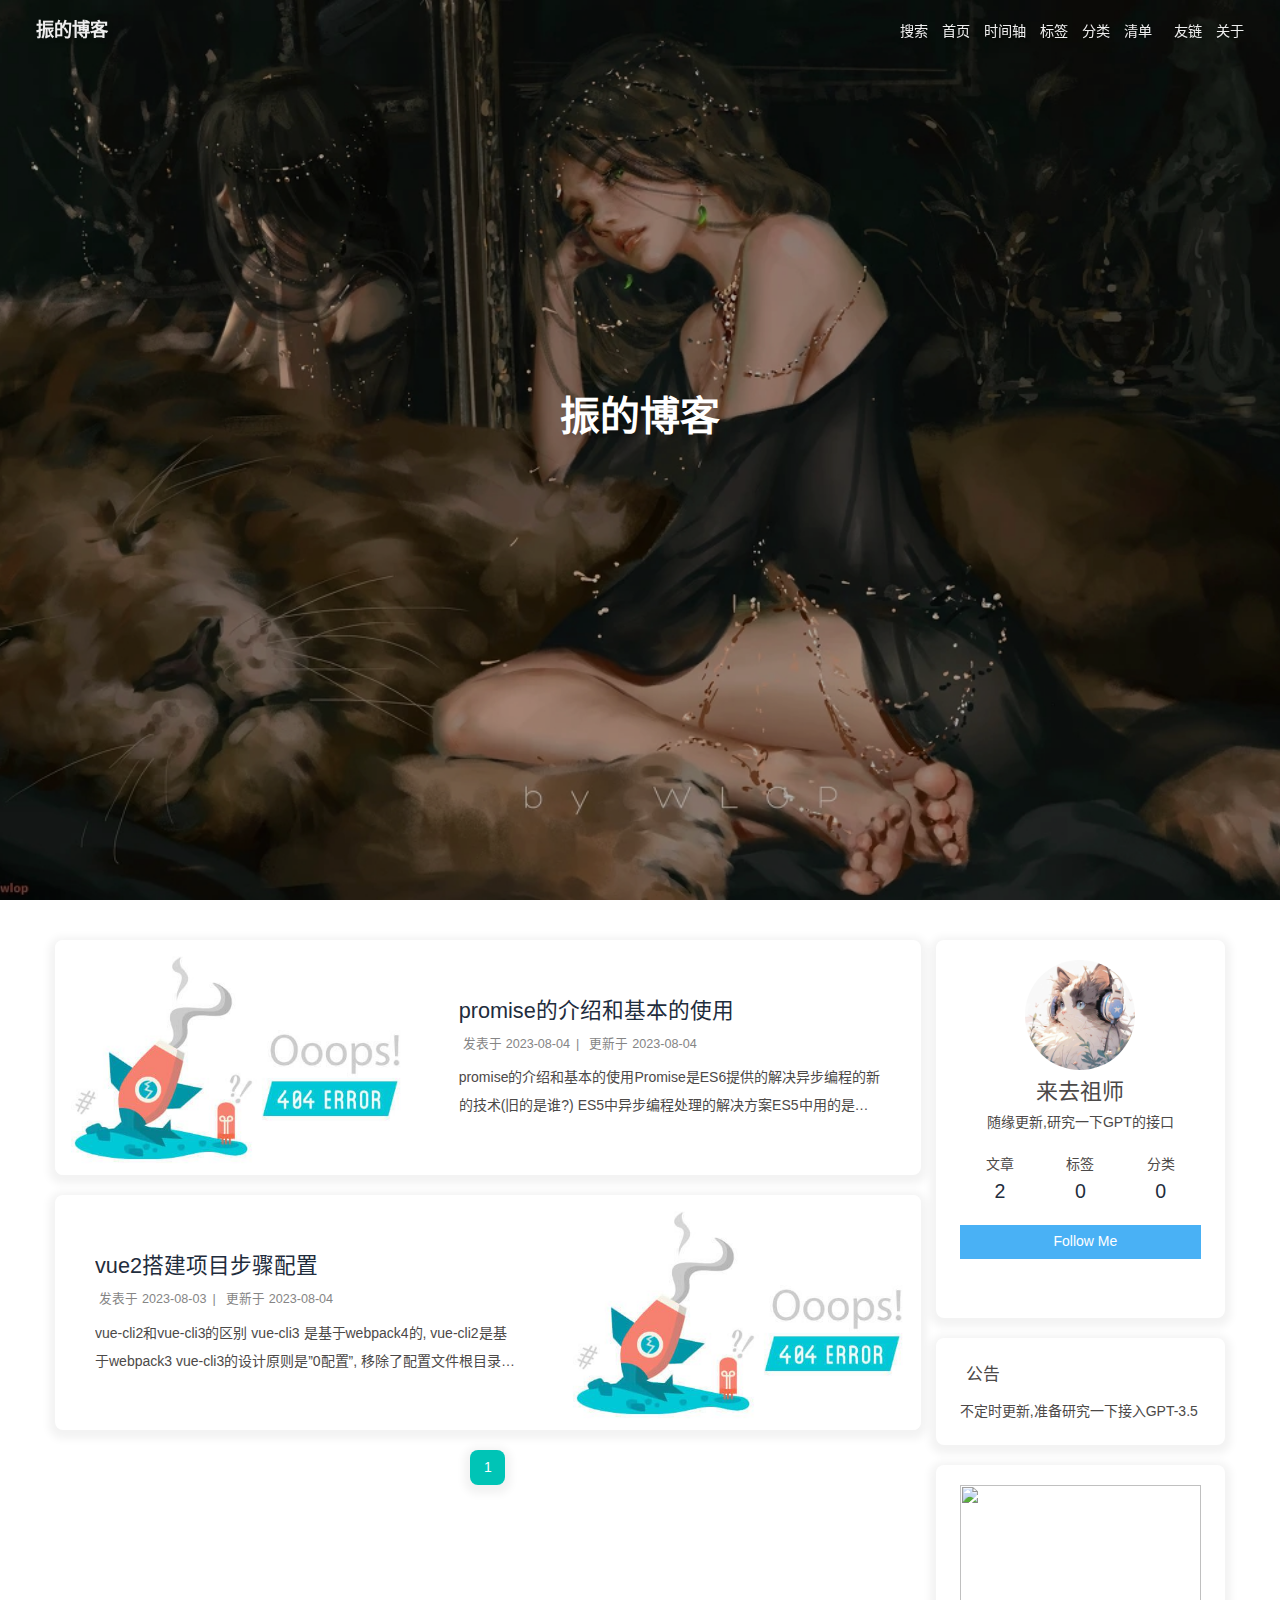
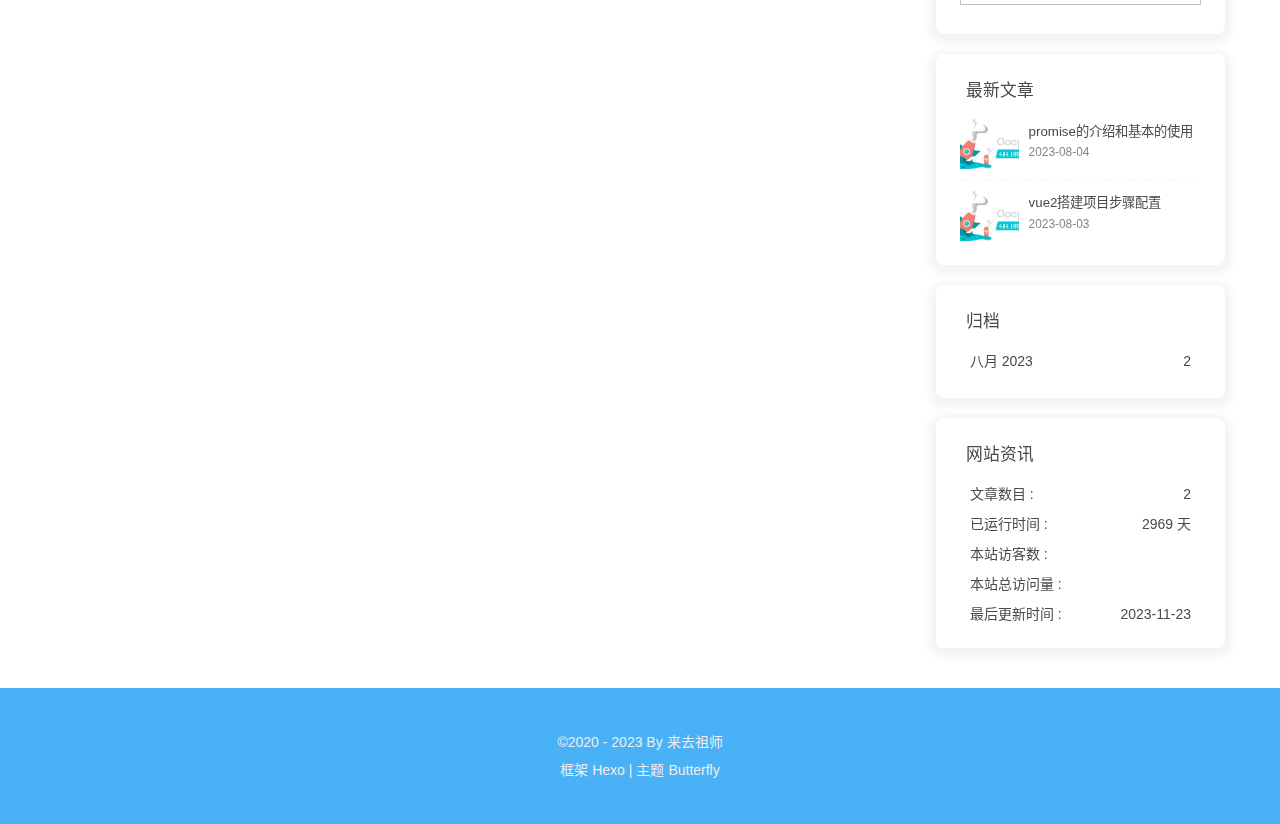
==== commit 3e1d8904: "Site updated: 2023-11-23 16:37:18" ====
--- a/index.html
+++ b/index.html
@@ -53,7 +53,7 @@
   isHome: true,
   isHighlightShrink: false,
   isToc: false,
-  postUpdate: '2023-11-23 15:29:34'
+  postUpdate: '2023-11-23 16:37:09'
 }</script><script>(win=>{
       win.saveToLocal = {
         set: (key, value, ttl) => {
@@ -171,7 +171,7 @@
     document.addEventListener('pjax:send', () => { preloader.initLoading() })
     document.addEventListener('pjax:complete', () => { preloader.endLoading() })
   }
-})()</script><div id="sidebar"><div id="menu-mask"></div><div id="sidebar-menus"><div class="avatar-img is-center"><img src="/img/%E5%A4%B4%E5%83%8F.jpg" onerror="onerror=null;src='/img/friend_404.gif'" alt="avatar"/></div><div class="sidebar-site-data site-data is-center"><a href="/archives/"><div class="headline">文章</div><div class="length-num">3</div></a><a href="/tags/"><div class="headline">标签</div><div class="length-num">0</div></a><a href="/categories/"><div class="headline">分类</div><div class="length-num">0</div></a></div><hr class="custom-hr"/><div class="menus_items"><div class="menus_item"><a class="site-page" href="/"><i class="fa-fw fas fa-home"></i><span> 首页</span></a></div><div class="menus_item"><a class="site-page" href="/archives/"><i class="fa-fw fas fa-archive"></i><span> 时间轴</span></a></div><div class="menus_item"><a class="site-page" href="/tags/"><i class="fa-fw fas fa-tags"></i><span> 标签</span></a></div><div class="menus_item"><a class="site-page" href="/categories/"><i class="fa-fw fas fa-folder-open"></i><span> 分类</span></a></div><div class="menus_item"><a class="site-page group" href="javascript:void(0);"><i class="fa-fw fa fa-heartbeat"></i><span> 清单</span><i class="fas fa-chevron-down"></i></a><ul class="menus_item_child"><li><a class="site-page child" href="/music/"><i class="fa-fw fas fa-music"></i><span> 音乐</span></a></li><li><a class="site-page child" href="/Gallery/"><i class="fa-fw fas fa-images"></i><span> 照片</span></a></li><li><a class="site-page child" href="/movies/"><i class="fa-fw fas fa-video"></i><span> 电影</span></a></li><li><a class="site-page child" href="/bangumis"><i class="fa-fw fa fa-youtube-play"></i><span> 番剧</span></a></li></ul></div><div class="menus_item"><a class="site-page" href="/link/"><i class="fa-fw fas fa-link"></i><span> 友链</span></a></div><div class="menus_item"><a class="site-page" href="/about/"><i class="fa-fw fas fa-heart"></i><span> 关于</span></a></div></div></div></div><div class="page" id="body-wrap"><header class="full_page" id="page-header" style="background-image: url('/img/%E9%A3%8E%E9%93%83.jpg')"><nav id="nav"><span id="blog-info"><a href="/" title="振的博客"><span class="site-name">振的博客</span></a></span><div id="menus"><div id="search-button"><a class="site-page social-icon search" href="javascript:void(0);"><i class="fas fa-search fa-fw"></i><span> 搜索</span></a></div><div class="menus_items"><div class="menus_item"><a class="site-page" href="/"><i class="fa-fw fas fa-home"></i><span> 首页</span></a></div><div class="menus_item"><a class="site-page" href="/archives/"><i class="fa-fw fas fa-archive"></i><span> 时间轴</span></a></div><div class="menus_item"><a class="site-page" href="/tags/"><i class="fa-fw fas fa-tags"></i><span> 标签</span></a></div><div class="menus_item"><a class="site-page" href="/categories/"><i class="fa-fw fas fa-folder-open"></i><span> 分类</span></a></div><div class="menus_item"><a class="site-page group" href="javascript:void(0);"><i class="fa-fw fa fa-heartbeat"></i><span> 清单</span><i class="fas fa-chevron-down"></i></a><ul class="menus_item_child"><li><a class="site-page child" href="/music/"><i class="fa-fw fas fa-music"></i><span> 音乐</span></a></li><li><a class="site-page child" href="/Gallery/"><i class="fa-fw fas fa-images"></i><span> 照片</span></a></li><li><a class="site-page child" href="/movies/"><i class="fa-fw fas fa-video"></i><span> 电影</span></a></li><li><a class="site-page child" href="/bangumis"><i class="fa-fw fa fa-youtube-play"></i><span> 番剧</span></a></li></ul></div><div class="menus_item"><a class="site-page" href="/link/"><i class="fa-fw fas fa-link"></i><span> 友链</span></a></div><div class="menus_item"><a class="site-page" href="/about/"><i class="fa-fw fas fa-heart"></i><span> 关于</span></a></div></div><div id="toggle-menu"><a class="site-page" href="javascript:void(0);"><i class="fas fa-bars fa-fw"></i></a></div></div></nav><div id="site-info"><h1 id="site-title">振的博客</h1><div id="site_social_icons"><a class="social-icon" href="https://github.com/EA114511/EA114511.github.io" target="_blank" title="Github"><i class="fab fa-github" style="color: #24292e;"></i></a><a class="social-icon" href="mailto:2631238821@qq.com" target="_blank" title="Email"><i class="fas fa-envelope" style="color: #4a7dbe;"></i></a></div></div><div id="scroll-down"><i class="fas fa-angle-down scroll-down-effects"></i></div></header><main class="layout" id="content-inner"><div class="recent-posts" id="recent-posts"><div class="recent-post-item"><div class="post_cover left"><a href="/2023/08/04/promise%E7%9A%84%E4%BB%8B%E7%BB%8D%E5%92%8C%E5%9F%BA%E6%9C%AC%E7%9A%84%E4%BD%BF%E7%94%A8/" title="promise的介绍和基本的使用"><img class="post-bg" src="/img/Summer.png" onerror="this.onerror=null;this.src='/img/404.jpg'" alt="promise的介绍和基本的使用"></a></div><div class="recent-post-info"><a class="article-title" href="/2023/08/04/promise%E7%9A%84%E4%BB%8B%E7%BB%8D%E5%92%8C%E5%9F%BA%E6%9C%AC%E7%9A%84%E4%BD%BF%E7%94%A8/" title="promise的介绍和基本的使用">promise的介绍和基本的使用</a><div class="article-meta-wrap"><span class="post-meta-date"><i class="far fa-calendar-alt"></i><span class="article-meta-label">发表于</span><time class="post-meta-date-created" datetime="2023-08-04T01:00:53.000Z" title="发表于 2023-08-04 09:00:53">2023-08-04</time><span class="article-meta-separator">|</span><i class="fas fa-history"></i><span class="article-meta-label">更新于</span><time class="post-meta-date-updated" datetime="2023-08-04T01:39:13.520Z" title="更新于 2023-08-04 09:39:13">2023-08-04</time></span></div><div class="content">promise的介绍和基本的使用Promise是ES6提供的解决异步编程的新的技术(旧的是谁?)
+})()</script><div id="sidebar"><div id="menu-mask"></div><div id="sidebar-menus"><div class="avatar-img is-center"><img src="/img/%E5%A4%B4%E5%83%8F.jpg" onerror="onerror=null;src='/img/friend_404.gif'" alt="avatar"/></div><div class="sidebar-site-data site-data is-center"><a href="/archives/"><div class="headline">文章</div><div class="length-num">2</div></a><a href="/tags/"><div class="headline">标签</div><div class="length-num">0</div></a><a href="/categories/"><div class="headline">分类</div><div class="length-num">0</div></a></div><hr class="custom-hr"/><div class="menus_items"><div class="menus_item"><a class="site-page" href="/"><i class="fa-fw fas fa-home"></i><span> 首页</span></a></div><div class="menus_item"><a class="site-page" href="/archives/"><i class="fa-fw fas fa-archive"></i><span> 时间轴</span></a></div><div class="menus_item"><a class="site-page" href="/tags/"><i class="fa-fw fas fa-tags"></i><span> 标签</span></a></div><div class="menus_item"><a class="site-page" href="/categories/"><i class="fa-fw fas fa-folder-open"></i><span> 分类</span></a></div><div class="menus_item"><a class="site-page group" href="javascript:void(0);"><i class="fa-fw fa fa-heartbeat"></i><span> 清单</span><i class="fas fa-chevron-down"></i></a><ul class="menus_item_child"><li><a class="site-page child" href="/music/"><i class="fa-fw fas fa-music"></i><span> 音乐</span></a></li><li><a class="site-page child" href="/Gallery/"><i class="fa-fw fas fa-images"></i><span> 照片</span></a></li><li><a class="site-page child" href="/movies/"><i class="fa-fw fas fa-video"></i><span> 电影</span></a></li><li><a class="site-page child" href="/bangumis"><i class="fa-fw fa fa-youtube-play"></i><span> 番剧</span></a></li></ul></div><div class="menus_item"><a class="site-page" href="/link/"><i class="fa-fw fas fa-link"></i><span> 友链</span></a></div><div class="menus_item"><a class="site-page" href="/about/"><i class="fa-fw fas fa-heart"></i><span> 关于</span></a></div></div></div></div><div class="page" id="body-wrap"><header class="full_page" id="page-header" style="background-image: url('/img/%E9%A3%8E%E9%93%83.jpg')"><nav id="nav"><span id="blog-info"><a href="/" title="振的博客"><span class="site-name">振的博客</span></a></span><div id="menus"><div id="search-button"><a class="site-page social-icon search" href="javascript:void(0);"><i class="fas fa-search fa-fw"></i><span> 搜索</span></a></div><div class="menus_items"><div class="menus_item"><a class="site-page" href="/"><i class="fa-fw fas fa-home"></i><span> 首页</span></a></div><div class="menus_item"><a class="site-page" href="/archives/"><i class="fa-fw fas fa-archive"></i><span> 时间轴</span></a></div><div class="menus_item"><a class="site-page" href="/tags/"><i class="fa-fw fas fa-tags"></i><span> 标签</span></a></div><div class="menus_item"><a class="site-page" href="/categories/"><i class="fa-fw fas fa-folder-open"></i><span> 分类</span></a></div><div class="menus_item"><a class="site-page group" href="javascript:void(0);"><i class="fa-fw fa fa-heartbeat"></i><span> 清单</span><i class="fas fa-chevron-down"></i></a><ul class="menus_item_child"><li><a class="site-page child" href="/music/"><i class="fa-fw fas fa-music"></i><span> 音乐</span></a></li><li><a class="site-page child" href="/Gallery/"><i class="fa-fw fas fa-images"></i><span> 照片</span></a></li><li><a class="site-page child" href="/movies/"><i class="fa-fw fas fa-video"></i><span> 电影</span></a></li><li><a class="site-page child" href="/bangumis"><i class="fa-fw fa fa-youtube-play"></i><span> 番剧</span></a></li></ul></div><div class="menus_item"><a class="site-page" href="/link/"><i class="fa-fw fas fa-link"></i><span> 友链</span></a></div><div class="menus_item"><a class="site-page" href="/about/"><i class="fa-fw fas fa-heart"></i><span> 关于</span></a></div></div><div id="toggle-menu"><a class="site-page" href="javascript:void(0);"><i class="fas fa-bars fa-fw"></i></a></div></div></nav><div id="site-info"><h1 id="site-title">振的博客</h1><div id="site_social_icons"><a class="social-icon" href="https://github.com/EA114511/EA114511.github.io" target="_blank" title="Github"><i class="fab fa-github" style="color: #24292e;"></i></a><a class="social-icon" href="mailto:2631238821@qq.com" target="_blank" title="Email"><i class="fas fa-envelope" style="color: #4a7dbe;"></i></a></div></div><div id="scroll-down"><i class="fas fa-angle-down scroll-down-effects"></i></div></header><main class="layout" id="content-inner"><div class="recent-posts" id="recent-posts"><div class="recent-post-item"><div class="post_cover left"><a href="/2023/08/04/promise%E7%9A%84%E4%BB%8B%E7%BB%8D%E5%92%8C%E5%9F%BA%E6%9C%AC%E7%9A%84%E4%BD%BF%E7%94%A8/" title="promise的介绍和基本的使用"><img class="post-bg" src="/img/Summer.png" onerror="this.onerror=null;this.src='/img/404.jpg'" alt="promise的介绍和基本的使用"></a></div><div class="recent-post-info"><a class="article-title" href="/2023/08/04/promise%E7%9A%84%E4%BB%8B%E7%BB%8D%E5%92%8C%E5%9F%BA%E6%9C%AC%E7%9A%84%E4%BD%BF%E7%94%A8/" title="promise的介绍和基本的使用">promise的介绍和基本的使用</a><div class="article-meta-wrap"><span class="post-meta-date"><i class="far fa-calendar-alt"></i><span class="article-meta-label">发表于</span><time class="post-meta-date-created" datetime="2023-08-04T01:00:53.000Z" title="发表于 2023-08-04 09:00:53">2023-08-04</time><span class="article-meta-separator">|</span><i class="fas fa-history"></i><span class="article-meta-label">更新于</span><time class="post-meta-date-updated" datetime="2023-08-04T01:39:13.520Z" title="更新于 2023-08-04 09:39:13">2023-08-04</time></span></div><div class="content">promise的介绍和基本的使用Promise是ES6提供的解决异步编程的新的技术(旧的是谁?)
 ES5中异步编程处理的解决方案ES5中用的是回调函数解决异步编程成功和失败的处理的
 123456789fs.readFile(&quot;./aa.txt&quot;,(err,data)=&gt;&#123;	console.log(data)&#125;)$.get(&quot;/server.php&quot;,data=&gt;&#123;	console.log(data)&#125;)setTimeout(()=&gt;&#123;	console.log(&quot;我被执行了&quot;)&#125;,2000)
 
@@ -187,20 +187,7 @@
 
 1vue create efficient                             // efficient 项目名称
 
-123456Vue CLI v5.0.8                                   // # vue-cli脚手架的版本? Please pick a preset: (Use arrow keys)         // 请选择一个配置❯ Default ([Vue 3] babel, eslint)			 // 默认配置,vue的版本是3.0, 默认安装了es6转es5,eslin ...</div></div></div><div class="recent-post-item"><div class="post_cover left"><a href="/2023/08/02/hello-world/" title="Hello World"><img class="post-bg" src="/img/Summer.png" onerror="this.onerror=null;this.src='/img/404.jpg'" alt="Hello World"></a></div><div class="recent-post-info"><a class="article-title" href="/2023/08/02/hello-world/" title="Hello World">Hello World</a><div class="article-meta-wrap"><span class="post-meta-date"><i class="far fa-calendar-alt"></i><span class="article-meta-label">发表于</span><time class="post-meta-date-created" datetime="2023-08-02T02:52:42.962Z" title="发表于 2023-08-02 10:52:42">2023-08-02</time><span class="article-meta-separator">|</span><i class="fas fa-history"></i><span class="article-meta-label">更新于</span><time class="post-meta-date-updated" datetime="2023-08-02T02:52:42.962Z" title="更新于 2023-08-02 10:52:42">2023-08-02</time></span></div><div class="content">Welcome to Hexo! This is your very first post. Check documentation for more info. If you get any problems when using Hexo, you can find the answer in troubleshooting or you can ask me on GitHub.
-Quick StartCreate a new post1$ hexo new &quot;My New Post&quot;
-
-More info: Writing
-Run server1$ hexo server
-
-More info: Server
-Generate static files1$ hexo generate
-
-More info: Generating
-Deploy to remote sites1$ hexo deploy
-
-More info: Deployment
-</div></div></div><nav id="pagination"><div class="pagination"><span class="page-number current">1</span></div></nav></div><div class="aside-content" id="aside-content"><div class="card-widget card-info"><div class="is-center"><div class="avatar-img"><img src="/img/%E5%A4%B4%E5%83%8F.jpg" onerror="this.onerror=null;this.src='/img/friend_404.gif'" alt="avatar"/></div><div class="author-info__name">来去祖师</div><div class="author-info__description">随缘更新,研究一下GPT的接口</div></div><div class="card-info-data site-data is-center"><a href="/archives/"><div class="headline">文章</div><div class="length-num">3</div></a><a href="/tags/"><div class="headline">标签</div><div class="length-num">0</div></a><a href="/categories/"><div class="headline">分类</div><div class="length-num">0</div></a></div><a id="card-info-btn" target="_blank" rel="noopener" href="https://github.com/EA114511/EA114511.github.io"><i class="fab fa-github"></i><span>Follow Me</span></a><div class="card-info-social-icons is-center"><a class="social-icon" href="https://github.com/EA114511/EA114511.github.io" target="_blank" title="Github"><i class="fab fa-github" style="color: #24292e;"></i></a><a class="social-icon" href="mailto:2631238821@qq.com" target="_blank" title="Email"><i class="fas fa-envelope" style="color: #4a7dbe;"></i></a></div></div><div class="card-widget card-announcement"><div class="item-headline"><i class="fas fa-bullhorn fa-shake"></i><span>公告</span></div><div class="announcement_content">不定时更新,准备研究一下接入GPT-3.5</div></div><div class="sticky_layout"><div class="card-widget card-recent-post"><div class="item-headline"><i class="fas fa-history"></i><span>最新文章</span></div><div class="aside-list"><div class="aside-list-item"><a class="thumbnail" href="/2023/08/04/promise%E7%9A%84%E4%BB%8B%E7%BB%8D%E5%92%8C%E5%9F%BA%E6%9C%AC%E7%9A%84%E4%BD%BF%E7%94%A8/" title="promise的介绍和基本的使用"><img src="/img/Summer.png" onerror="this.onerror=null;this.src='/img/404.jpg'" alt="promise的介绍和基本的使用"/></a><div class="content"><a class="title" href="/2023/08/04/promise%E7%9A%84%E4%BB%8B%E7%BB%8D%E5%92%8C%E5%9F%BA%E6%9C%AC%E7%9A%84%E4%BD%BF%E7%94%A8/" title="promise的介绍和基本的使用">promise的介绍和基本的使用</a><time datetime="2023-08-04T01:00:53.000Z" title="发表于 2023-08-04 09:00:53">2023-08-04</time></div></div><div class="aside-list-item"><a class="thumbnail" href="/2023/08/03/vue2%E6%90%AD%E5%BB%BA%E9%A1%B9%E7%9B%AE%E6%AD%A5%E9%AA%A4%E9%85%8D%E7%BD%AE/" title="vue2搭建项目步骤配置"><img src="/img/Summer.png" onerror="this.onerror=null;this.src='/img/404.jpg'" alt="vue2搭建项目步骤配置"/></a><div class="content"><a class="title" href="/2023/08/03/vue2%E6%90%AD%E5%BB%BA%E9%A1%B9%E7%9B%AE%E6%AD%A5%E9%AA%A4%E9%85%8D%E7%BD%AE/" title="vue2搭建项目步骤配置">vue2搭建项目步骤配置</a><time datetime="2023-08-03T08:47:17.000Z" title="发表于 2023-08-03 16:47:17">2023-08-03</time></div></div><div class="aside-list-item"><a class="thumbnail" href="/2023/08/02/hello-world/" title="Hello World"><img src="/img/Summer.png" onerror="this.onerror=null;this.src='/img/404.jpg'" alt="Hello World"/></a><div class="content"><a class="title" href="/2023/08/02/hello-world/" title="Hello World">Hello World</a><time datetime="2023-08-02T02:52:42.962Z" title="发表于 2023-08-02 10:52:42">2023-08-02</time></div></div></div></div><div class="card-widget card-archives"><div class="item-headline"><i class="fas fa-archive"></i><span>归档</span></div><ul class="card-archive-list"><li class="card-archive-list-item"><a class="card-archive-list-link" href="/archives/2023/08/"><span class="card-archive-list-date">八月 2023</span><span class="card-archive-list-count">3</span></a></li></ul></div><div class="card-widget card-webinfo"><div class="item-headline"><i class="fas fa-chart-line"></i><span>网站资讯</span></div><div class="webinfo"><div class="webinfo-item"><div class="item-name">文章数目 :</div><div class="item-count">3</div></div><div class="webinfo-item"><div class="item-name">已运行时间 :</div><div class="item-count" id="runtimeshow" data-publishDate="2018-06-06T16:00:00.000Z"><i class="fa-solid fa-spinner fa-spin"></i></div></div><div class="webinfo-item"><div class="item-name">本站访客数 :</div><div class="item-count" id="busuanzi_value_site_uv"><i class="fa-solid fa-spinner fa-spin"></i></div></div><div class="webinfo-item"><div class="item-name">本站总访问量 :</div><div class="item-count" id="busuanzi_value_site_pv"><i class="fa-solid fa-spinner fa-spin"></i></div></div><div class="webinfo-item"><div class="item-name">最后更新时间 :</div><div class="item-count" id="last-push-date" data-lastPushDate="2023-11-23T07:29:34.082Z"><i class="fa-solid fa-spinner fa-spin"></i></div></div></div></div></div></div></main><footer id="footer"><div id="footer-wrap"><div class="copyright">&copy;2020 - 2023 By 来去祖师</div><div class="framework-info"><span>框架 </span><a target="_blank" rel="noopener" href="https://hexo.io">Hexo</a><span class="footer-separator">|</span><span>主题 </span><a target="_blank" rel="noopener" href="https://github.com/jerryc127/hexo-theme-butterfly">Butterfly</a></div></div></footer></div><div id="rightside"><div id="rightside-config-hide"><button id="translateLink" type="button" title="简繁转换">繁</button><button id="darkmode" type="button" title="浅色和深色模式转换"><i class="fas fa-adjust"></i></button><button id="hide-aside-btn" type="button" title="单栏和双栏切换"><i class="fas fa-arrows-alt-h"></i></button></div><div id="rightside-config-show"><button id="rightside-config" type="button" title="设置"><i class="fas fa-cog fa-spin"></i></button><button id="go-up" type="button" title="回到顶部"><span class="scroll-percent"></span><i class="fas fa-arrow-up"></i></button></div></div><div><script src="/js/utils.js"></script><script src="/js/main.js"></script><script src="/js/tw_cn.js"></script><script src="https://cdn.jsdelivr.net/npm/@fancyapps/ui/dist/fancybox/fancybox.umd.min.js"></script><div class="js-pjax"></div><script async src="https://npm.elemecdn.com/tzy-blog/lib/js/other/sakura.js"></script><div class="aplayer no-destroy" data-id="7427714271" data-server="netease" data-type="playlist" data-fixed="true" data-mini="true" data-listFolded="false" data-order="random" data-lrctype="1" data-preload="none" data-autoplay="true" muted></div><script defer src="https://npm.elemecdn.com/jquery@latest/dist/jquery.min.js"></script><script defer="defer" id="fluttering_ribbon" mobile="true" src="https://cdn.jsdelivr.net/npm/butterfly-extsrc/dist/canvas-fluttering-ribbon.min.js"></script><script id="click-heart" src="https://cdn.jsdelivr.net/npm/butterfly-extsrc/dist/click-heart.min.js" async="async" mobile="false"></script><link rel="stylesheet" href="https://cdn.jsdelivr.net/npm/aplayer/dist/APlayer.min.css" media="print" onload="this.media='all'"><script src="https://cdn.jsdelivr.net/npm/aplayer/dist/APlayer.min.js"></script><script src="https://cdn.jsdelivr.net/npm/butterfly-extsrc/metingjs/dist/Meting.min.js"></script><script src="https://cdn.jsdelivr.net/npm/pjax/pjax.min.js"></script><script>let pjaxSelectors = ["head > title","#config-diff","#body-wrap","#rightside-config-hide","#rightside-config-show",".js-pjax"]
+123456Vue CLI v5.0.8                                   // # vue-cli脚手架的版本? Please pick a preset: (Use arrow keys)         // 请选择一个配置❯ Default ([Vue 3] babel, eslint)			 // 默认配置,vue的版本是3.0, 默认安装了es6转es5,eslin ...</div></div></div><nav id="pagination"><div class="pagination"><span class="page-number current">1</span></div></nav></div><div class="aside-content" id="aside-content"><div class="card-widget card-info"><div class="is-center"><div class="avatar-img"><img src="/img/%E5%A4%B4%E5%83%8F.jpg" onerror="this.onerror=null;this.src='/img/friend_404.gif'" alt="avatar"/></div><div class="author-info__name">来去祖师</div><div class="author-info__description">随缘更新,研究一下GPT的接口</div></div><div class="card-info-data site-data is-center"><a href="/archives/"><div class="headline">文章</div><div class="length-num">2</div></a><a href="/tags/"><div class="headline">标签</div><div class="length-num">0</div></a><a href="/categories/"><div class="headline">分类</div><div class="length-num">0</div></a></div><a id="card-info-btn" target="_blank" rel="noopener" href="https://github.com/EA114511/EA114511.github.io"><i class="fab fa-github"></i><span>Follow Me</span></a><div class="card-info-social-icons is-center"><a class="social-icon" href="https://github.com/EA114511/EA114511.github.io" target="_blank" title="Github"><i class="fab fa-github" style="color: #24292e;"></i></a><a class="social-icon" href="mailto:2631238821@qq.com" target="_blank" title="Email"><i class="fas fa-envelope" style="color: #4a7dbe;"></i></a></div></div><div class="card-widget card-announcement"><div class="item-headline"><i class="fas fa-bullhorn fa-shake"></i><span>公告</span></div><div class="announcement_content">不定时更新,准备研究一下接入GPT-3.5</div></div><div class="sticky_layout"><div class="card-widget card-recent-post"><div class="item-headline"><i class="fas fa-history"></i><span>最新文章</span></div><div class="aside-list"><div class="aside-list-item"><a class="thumbnail" href="/2023/08/04/promise%E7%9A%84%E4%BB%8B%E7%BB%8D%E5%92%8C%E5%9F%BA%E6%9C%AC%E7%9A%84%E4%BD%BF%E7%94%A8/" title="promise的介绍和基本的使用"><img src="/img/Summer.png" onerror="this.onerror=null;this.src='/img/404.jpg'" alt="promise的介绍和基本的使用"/></a><div class="content"><a class="title" href="/2023/08/04/promise%E7%9A%84%E4%BB%8B%E7%BB%8D%E5%92%8C%E5%9F%BA%E6%9C%AC%E7%9A%84%E4%BD%BF%E7%94%A8/" title="promise的介绍和基本的使用">promise的介绍和基本的使用</a><time datetime="2023-08-04T01:00:53.000Z" title="发表于 2023-08-04 09:00:53">2023-08-04</time></div></div><div class="aside-list-item"><a class="thumbnail" href="/2023/08/03/vue2%E6%90%AD%E5%BB%BA%E9%A1%B9%E7%9B%AE%E6%AD%A5%E9%AA%A4%E9%85%8D%E7%BD%AE/" title="vue2搭建项目步骤配置"><img src="/img/Summer.png" onerror="this.onerror=null;this.src='/img/404.jpg'" alt="vue2搭建项目步骤配置"/></a><div class="content"><a class="title" href="/2023/08/03/vue2%E6%90%AD%E5%BB%BA%E9%A1%B9%E7%9B%AE%E6%AD%A5%E9%AA%A4%E9%85%8D%E7%BD%AE/" title="vue2搭建项目步骤配置">vue2搭建项目步骤配置</a><time datetime="2023-08-03T08:47:17.000Z" title="发表于 2023-08-03 16:47:17">2023-08-03</time></div></div></div></div><div class="card-widget card-archives"><div class="item-headline"><i class="fas fa-archive"></i><span>归档</span></div><ul class="card-archive-list"><li class="card-archive-list-item"><a class="card-archive-list-link" href="/archives/2023/08/"><span class="card-archive-list-date">八月 2023</span><span class="card-archive-list-count">2</span></a></li></ul></div><div class="card-widget card-webinfo"><div class="item-headline"><i class="fas fa-chart-line"></i><span>网站资讯</span></div><div class="webinfo"><div class="webinfo-item"><div class="item-name">文章数目 :</div><div class="item-count">2</div></div><div class="webinfo-item"><div class="item-name">已运行时间 :</div><div class="item-count" id="runtimeshow" data-publishDate="2018-06-06T16:00:00.000Z"><i class="fa-solid fa-spinner fa-spin"></i></div></div><div class="webinfo-item"><div class="item-name">本站访客数 :</div><div class="item-count" id="busuanzi_value_site_uv"><i class="fa-solid fa-spinner fa-spin"></i></div></div><div class="webinfo-item"><div class="item-name">本站总访问量 :</div><div class="item-count" id="busuanzi_value_site_pv"><i class="fa-solid fa-spinner fa-spin"></i></div></div><div class="webinfo-item"><div class="item-name">最后更新时间 :</div><div class="item-count" id="last-push-date" data-lastPushDate="2023-11-23T08:37:09.484Z"><i class="fa-solid fa-spinner fa-spin"></i></div></div></div></div></div></div></main><footer id="footer"><div id="footer-wrap"><div class="copyright">&copy;2020 - 2023 By 来去祖师</div><div class="framework-info"><span>框架 </span><a target="_blank" rel="noopener" href="https://hexo.io">Hexo</a><span class="footer-separator">|</span><span>主题 </span><a target="_blank" rel="noopener" href="https://github.com/jerryc127/hexo-theme-butterfly">Butterfly</a></div></div></footer></div><div id="rightside"><div id="rightside-config-hide"><button id="translateLink" type="button" title="简繁转换">繁</button><button id="darkmode" type="button" title="浅色和深色模式转换"><i class="fas fa-adjust"></i></button><button id="hide-aside-btn" type="button" title="单栏和双栏切换"><i class="fas fa-arrows-alt-h"></i></button></div><div id="rightside-config-show"><button id="rightside-config" type="button" title="设置"><i class="fas fa-cog fa-spin"></i></button><button id="go-up" type="button" title="回到顶部"><span class="scroll-percent"></span><i class="fas fa-arrow-up"></i></button></div></div><div><script src="/js/utils.js"></script><script src="/js/main.js"></script><script src="/js/tw_cn.js"></script><script src="https://cdn.jsdelivr.net/npm/@fancyapps/ui/dist/fancybox/fancybox.umd.min.js"></script><div class="js-pjax"></div><script async src="https://npm.elemecdn.com/tzy-blog/lib/js/other/sakura.js"></script><div class="aplayer no-destroy" data-id="7427714271" data-server="netease" data-type="playlist" data-fixed="true" data-mini="true" data-listFolded="false" data-order="random" data-lrctype="1" data-preload="none" data-autoplay="true" muted></div><script defer src="https://npm.elemecdn.com/jquery@latest/dist/jquery.min.js"></script><script defer="defer" id="fluttering_ribbon" mobile="true" src="https://cdn.jsdelivr.net/npm/butterfly-extsrc/dist/canvas-fluttering-ribbon.min.js"></script><script id="click-heart" src="https://cdn.jsdelivr.net/npm/butterfly-extsrc/dist/click-heart.min.js" async="async" mobile="false"></script><link rel="stylesheet" href="https://cdn.jsdelivr.net/npm/aplayer/dist/APlayer.min.css" media="print" onload="this.media='all'"><script src="https://cdn.jsdelivr.net/npm/aplayer/dist/APlayer.min.js"></script><script src="https://cdn.jsdelivr.net/npm/butterfly-extsrc/metingjs/dist/Meting.min.js"></script><script src="https://cdn.jsdelivr.net/npm/pjax/pjax.min.js"></script><script>let pjaxSelectors = ["head > title","#config-diff","#body-wrap","#rightside-config-hide","#rightside-config-show",".js-pjax"]
 
 var pjax = new Pjax({
   elements: 'a:not([target="_blank"]):not([href="/music/"])',
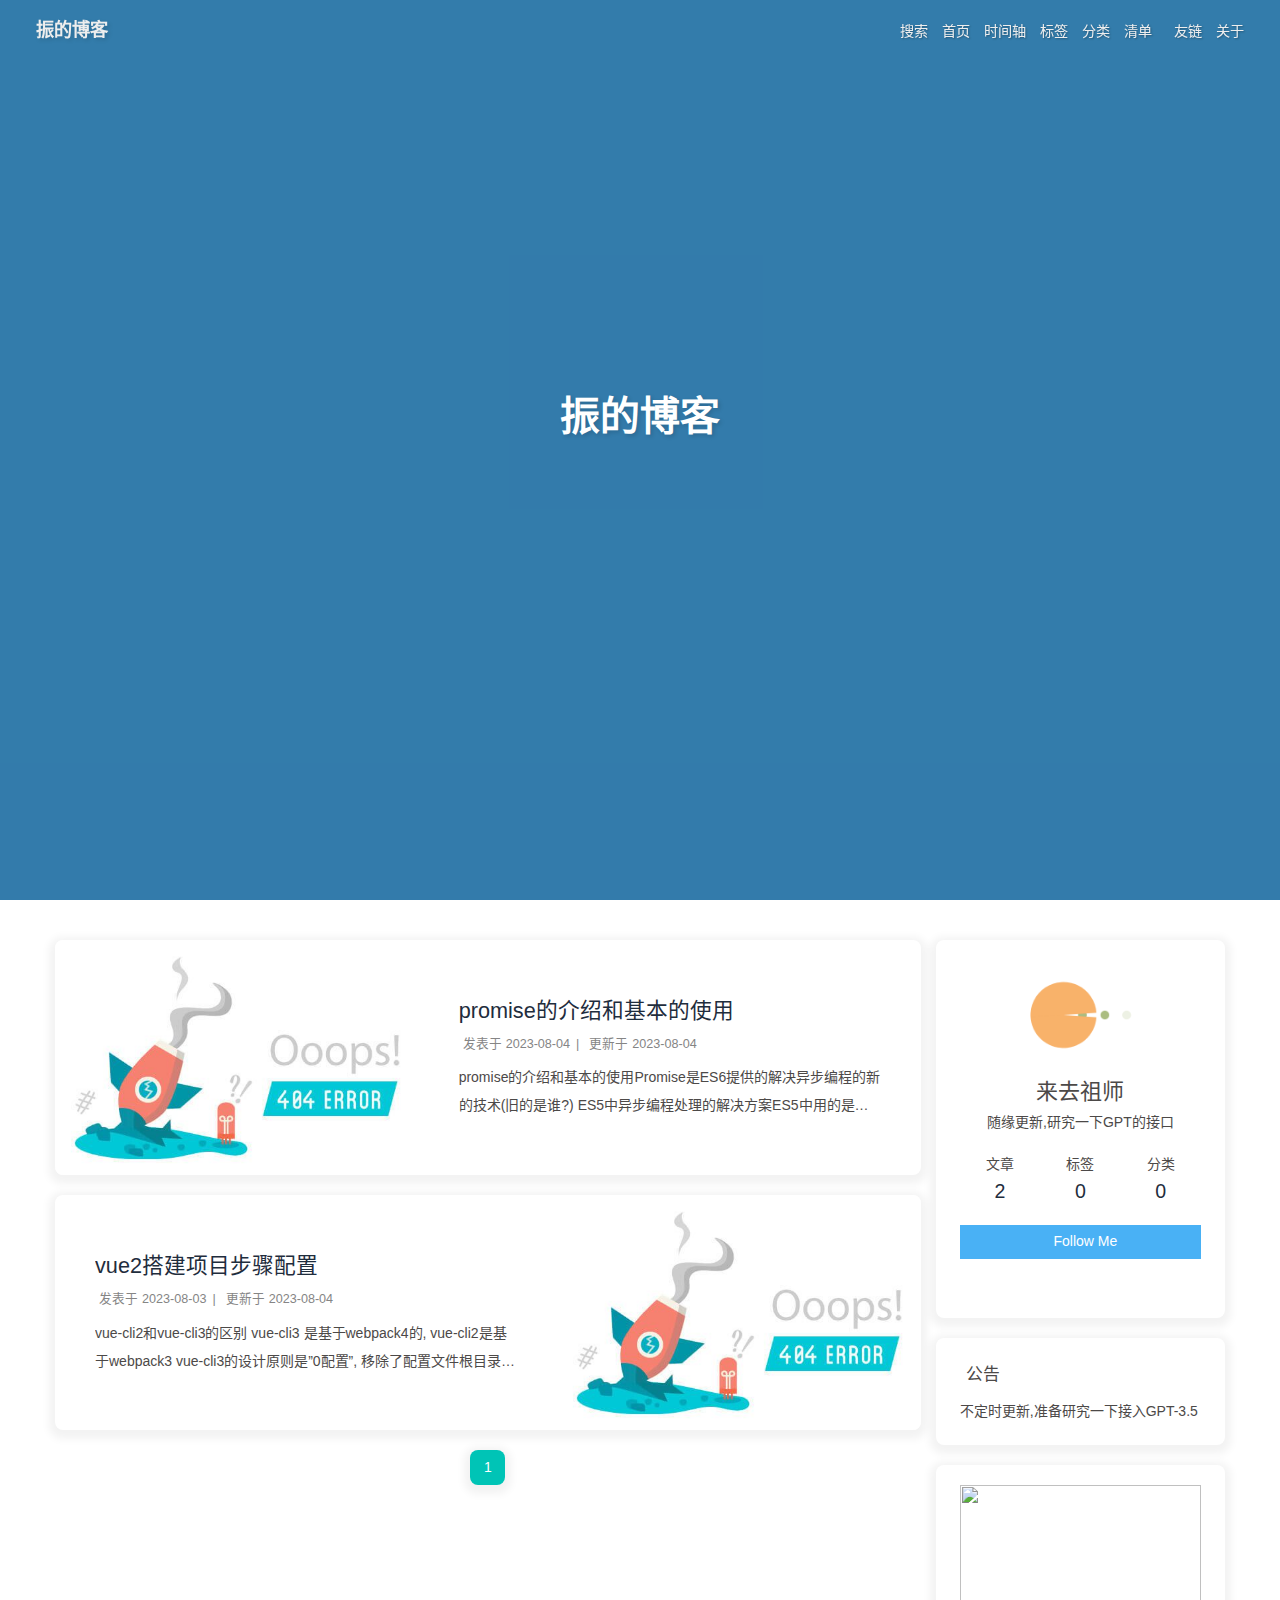
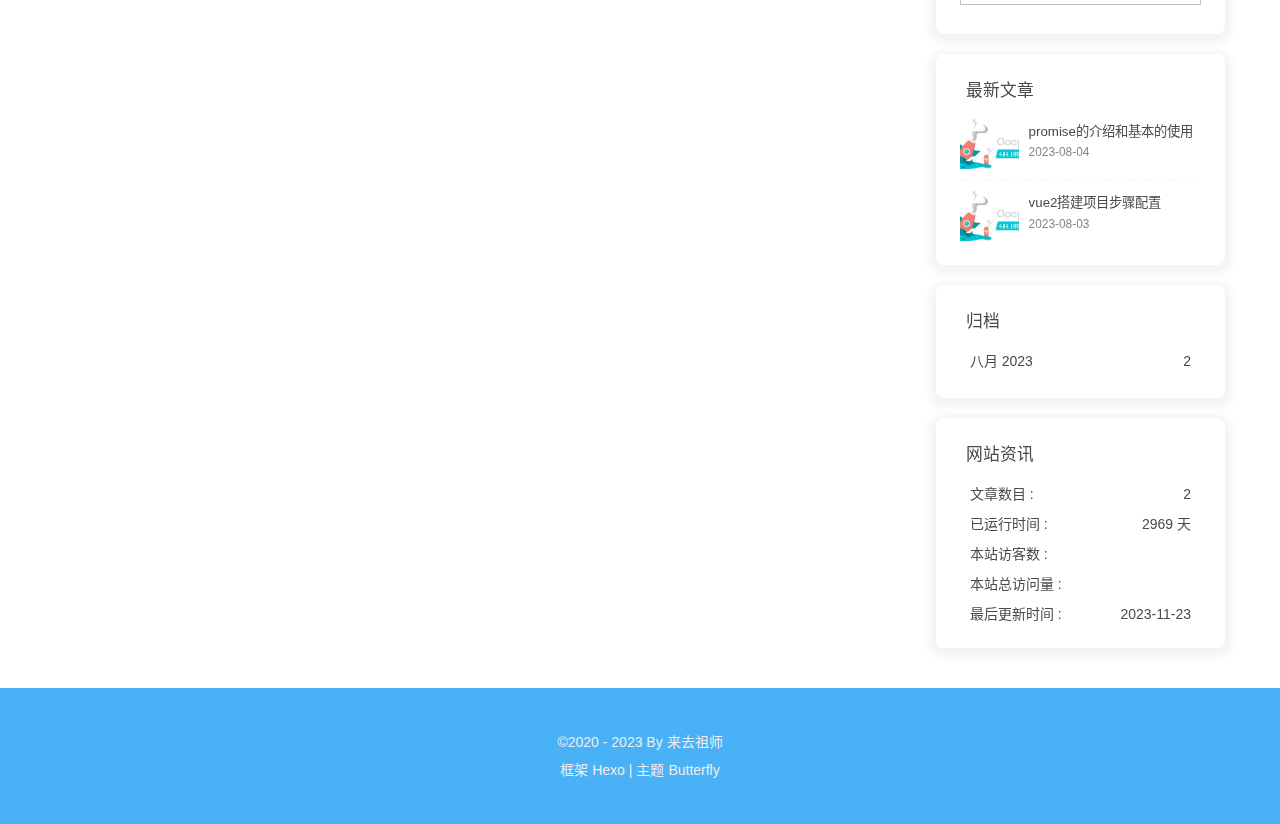
==== commit 8a3eb9b9: "Site updated: 2023-11-23 17:21:28" ====
--- a/index.html
+++ b/index.html
@@ -53,7 +53,7 @@
   isHome: true,
   isHighlightShrink: false,
   isToc: false,
-  postUpdate: '2023-11-23 16:37:09'
+  postUpdate: '2023-11-23 17:20:24'
 }</script><script>(win=>{
       win.saveToLocal = {
         set: (key, value, ttl) => {
@@ -150,28 +150,7 @@
         }
       }
       detectApple()
-    })(window)</script><div class="aplayer no-destroy" data-id="7427714271" data-server="netease" data-type="playlist" data-fixed="true" data-mini="true" data-listFolded="false" data-order="random" data-lrctype="1" data-preload="none" data-autoplay="true" muted></div><style type="text/css">#toggle-sidebar {bottom: 80px}</style><style type="text/css">#toggle-sidebar {left:100px}</style><!-- hexo injector head_end start --><link rel="stylesheet" href="https://cdn.cbd.int/hexo-butterfly-clock-anzhiyu/lib/clock.min.css" /><!-- hexo injector head_end end --><meta name="generator" content="Hexo 6.3.0"></head><body><div id="loading-box"><div class="loading-left-bg"></div><div class="loading-right-bg"></div><div class="spinner-box"><div class="configure-border-1"><div class="configure-core"></div></div><div class="configure-border-2"><div class="configure-core"></div></div><div class="loading-word">加载中...</div></div></div><script>(()=>{
-  const $loadingBox = document.getElementById('loading-box')
-  const $body = document.body
-  const preloader = {
-    endLoading: () => {
-      $body.style.overflow = ''
-      $loadingBox.classList.add('loaded')
-    },
-    initLoading: () => {
-      $body.style.overflow = 'hidden'
-      $loadingBox.classList.remove('loaded')
-    }
-  }
-
-  preloader.initLoading()
-  window.addEventListener('load',() => { preloader.endLoading() })
-
-  if (true) {
-    document.addEventListener('pjax:send', () => { preloader.initLoading() })
-    document.addEventListener('pjax:complete', () => { preloader.endLoading() })
-  }
-})()</script><div id="sidebar"><div id="menu-mask"></div><div id="sidebar-menus"><div class="avatar-img is-center"><img src="/img/%E5%A4%B4%E5%83%8F.jpg" onerror="onerror=null;src='/img/friend_404.gif'" alt="avatar"/></div><div class="sidebar-site-data site-data is-center"><a href="/archives/"><div class="headline">文章</div><div class="length-num">2</div></a><a href="/tags/"><div class="headline">标签</div><div class="length-num">0</div></a><a href="/categories/"><div class="headline">分类</div><div class="length-num">0</div></a></div><hr class="custom-hr"/><div class="menus_items"><div class="menus_item"><a class="site-page" href="/"><i class="fa-fw fas fa-home"></i><span> 首页</span></a></div><div class="menus_item"><a class="site-page" href="/archives/"><i class="fa-fw fas fa-archive"></i><span> 时间轴</span></a></div><div class="menus_item"><a class="site-page" href="/tags/"><i class="fa-fw fas fa-tags"></i><span> 标签</span></a></div><div class="menus_item"><a class="site-page" href="/categories/"><i class="fa-fw fas fa-folder-open"></i><span> 分类</span></a></div><div class="menus_item"><a class="site-page group" href="javascript:void(0);"><i class="fa-fw fa fa-heartbeat"></i><span> 清单</span><i class="fas fa-chevron-down"></i></a><ul class="menus_item_child"><li><a class="site-page child" href="/music/"><i class="fa-fw fas fa-music"></i><span> 音乐</span></a></li><li><a class="site-page child" href="/Gallery/"><i class="fa-fw fas fa-images"></i><span> 照片</span></a></li><li><a class="site-page child" href="/movies/"><i class="fa-fw fas fa-video"></i><span> 电影</span></a></li><li><a class="site-page child" href="/bangumis"><i class="fa-fw fa fa-youtube-play"></i><span> 番剧</span></a></li></ul></div><div class="menus_item"><a class="site-page" href="/link/"><i class="fa-fw fas fa-link"></i><span> 友链</span></a></div><div class="menus_item"><a class="site-page" href="/about/"><i class="fa-fw fas fa-heart"></i><span> 关于</span></a></div></div></div></div><div class="page" id="body-wrap"><header class="full_page" id="page-header" style="background-image: url('/img/%E9%A3%8E%E9%93%83.jpg')"><nav id="nav"><span id="blog-info"><a href="/" title="振的博客"><span class="site-name">振的博客</span></a></span><div id="menus"><div id="search-button"><a class="site-page social-icon search" href="javascript:void(0);"><i class="fas fa-search fa-fw"></i><span> 搜索</span></a></div><div class="menus_items"><div class="menus_item"><a class="site-page" href="/"><i class="fa-fw fas fa-home"></i><span> 首页</span></a></div><div class="menus_item"><a class="site-page" href="/archives/"><i class="fa-fw fas fa-archive"></i><span> 时间轴</span></a></div><div class="menus_item"><a class="site-page" href="/tags/"><i class="fa-fw fas fa-tags"></i><span> 标签</span></a></div><div class="menus_item"><a class="site-page" href="/categories/"><i class="fa-fw fas fa-folder-open"></i><span> 分类</span></a></div><div class="menus_item"><a class="site-page group" href="javascript:void(0);"><i class="fa-fw fa fa-heartbeat"></i><span> 清单</span><i class="fas fa-chevron-down"></i></a><ul class="menus_item_child"><li><a class="site-page child" href="/music/"><i class="fa-fw fas fa-music"></i><span> 音乐</span></a></li><li><a class="site-page child" href="/Gallery/"><i class="fa-fw fas fa-images"></i><span> 照片</span></a></li><li><a class="site-page child" href="/movies/"><i class="fa-fw fas fa-video"></i><span> 电影</span></a></li><li><a class="site-page child" href="/bangumis"><i class="fa-fw fa fa-youtube-play"></i><span> 番剧</span></a></li></ul></div><div class="menus_item"><a class="site-page" href="/link/"><i class="fa-fw fas fa-link"></i><span> 友链</span></a></div><div class="menus_item"><a class="site-page" href="/about/"><i class="fa-fw fas fa-heart"></i><span> 关于</span></a></div></div><div id="toggle-menu"><a class="site-page" href="javascript:void(0);"><i class="fas fa-bars fa-fw"></i></a></div></div></nav><div id="site-info"><h1 id="site-title">振的博客</h1><div id="site_social_icons"><a class="social-icon" href="https://github.com/EA114511/EA114511.github.io" target="_blank" title="Github"><i class="fab fa-github" style="color: #24292e;"></i></a><a class="social-icon" href="mailto:2631238821@qq.com" target="_blank" title="Email"><i class="fas fa-envelope" style="color: #4a7dbe;"></i></a></div></div><div id="scroll-down"><i class="fas fa-angle-down scroll-down-effects"></i></div></header><main class="layout" id="content-inner"><div class="recent-posts" id="recent-posts"><div class="recent-post-item"><div class="post_cover left"><a href="/2023/08/04/promise%E7%9A%84%E4%BB%8B%E7%BB%8D%E5%92%8C%E5%9F%BA%E6%9C%AC%E7%9A%84%E4%BD%BF%E7%94%A8/" title="promise的介绍和基本的使用"><img class="post-bg" src="/img/Summer.png" onerror="this.onerror=null;this.src='/img/404.jpg'" alt="promise的介绍和基本的使用"></a></div><div class="recent-post-info"><a class="article-title" href="/2023/08/04/promise%E7%9A%84%E4%BB%8B%E7%BB%8D%E5%92%8C%E5%9F%BA%E6%9C%AC%E7%9A%84%E4%BD%BF%E7%94%A8/" title="promise的介绍和基本的使用">promise的介绍和基本的使用</a><div class="article-meta-wrap"><span class="post-meta-date"><i class="far fa-calendar-alt"></i><span class="article-meta-label">发表于</span><time class="post-meta-date-created" datetime="2023-08-04T01:00:53.000Z" title="发表于 2023-08-04 09:00:53">2023-08-04</time><span class="article-meta-separator">|</span><i class="fas fa-history"></i><span class="article-meta-label">更新于</span><time class="post-meta-date-updated" datetime="2023-08-04T01:39:13.520Z" title="更新于 2023-08-04 09:39:13">2023-08-04</time></span></div><div class="content">promise的介绍和基本的使用Promise是ES6提供的解决异步编程的新的技术(旧的是谁?)
+    })(window)</script><div class="aplayer no-destroy" data-id="7427714271" data-server="netease" data-type="playlist" data-fixed="true" data-mini="true" data-listFolded="false" data-order="random" data-lrctype="1" data-preload="none" data-autoplay="true" muted></div><style type="text/css">#toggle-sidebar {bottom: 80px}</style><style type="text/css">#toggle-sidebar {left:100px}</style><!-- hexo injector head_end start --><link rel="stylesheet" href="https://cdn.cbd.int/hexo-butterfly-clock-anzhiyu/lib/clock.min.css" /><!-- hexo injector head_end end --><meta name="generator" content="Hexo 6.3.0"></head><body><div id="sidebar"><div id="menu-mask"></div><div id="sidebar-menus"><div class="avatar-img is-center"><img src="/img/%E5%A4%B4%E5%83%8F.jpg" onerror="onerror=null;src='/img/friend_404.gif'" alt="avatar"/></div><div class="sidebar-site-data site-data is-center"><a href="/archives/"><div class="headline">文章</div><div class="length-num">2</div></a><a href="/tags/"><div class="headline">标签</div><div class="length-num">0</div></a><a href="/categories/"><div class="headline">分类</div><div class="length-num">0</div></a></div><hr class="custom-hr"/><div class="menus_items"><div class="menus_item"><a class="site-page" href="/"><i class="fa-fw fas fa-home"></i><span> 首页</span></a></div><div class="menus_item"><a class="site-page" href="/archives/"><i class="fa-fw fas fa-archive"></i><span> 时间轴</span></a></div><div class="menus_item"><a class="site-page" href="/tags/"><i class="fa-fw fas fa-tags"></i><span> 标签</span></a></div><div class="menus_item"><a class="site-page" href="/categories/"><i class="fa-fw fas fa-folder-open"></i><span> 分类</span></a></div><div class="menus_item"><a class="site-page group" href="javascript:void(0);"><i class="fa-fw fa fa-heartbeat"></i><span> 清单</span><i class="fas fa-chevron-down"></i></a><ul class="menus_item_child"><li><a class="site-page child" href="/music/"><i class="fa-fw fas fa-music"></i><span> 音乐</span></a></li><li><a class="site-page child" href="/Gallery/"><i class="fa-fw fas fa-images"></i><span> 照片</span></a></li><li><a class="site-page child" href="/movies/"><i class="fa-fw fas fa-video"></i><span> 电影</span></a></li><li><a class="site-page child" href="/bangumis"><i class="fa-fw fa fa-youtube-play"></i><span> 番剧</span></a></li></ul></div><div class="menus_item"><a class="site-page" href="/link/"><i class="fa-fw fas fa-link"></i><span> 友链</span></a></div><div class="menus_item"><a class="site-page" href="/about/"><i class="fa-fw fas fa-heart"></i><span> 关于</span></a></div></div></div></div><div class="page" id="body-wrap"><header class="full_page" id="page-header" style="background-image: url('/img/%E9%A3%8E%E9%93%83.jpg')"><nav id="nav"><span id="blog-info"><a href="/" title="振的博客"><span class="site-name">振的博客</span></a></span><div id="menus"><div id="search-button"><a class="site-page social-icon search" href="javascript:void(0);"><i class="fas fa-search fa-fw"></i><span> 搜索</span></a></div><div class="menus_items"><div class="menus_item"><a class="site-page" href="/"><i class="fa-fw fas fa-home"></i><span> 首页</span></a></div><div class="menus_item"><a class="site-page" href="/archives/"><i class="fa-fw fas fa-archive"></i><span> 时间轴</span></a></div><div class="menus_item"><a class="site-page" href="/tags/"><i class="fa-fw fas fa-tags"></i><span> 标签</span></a></div><div class="menus_item"><a class="site-page" href="/categories/"><i class="fa-fw fas fa-folder-open"></i><span> 分类</span></a></div><div class="menus_item"><a class="site-page group" href="javascript:void(0);"><i class="fa-fw fa fa-heartbeat"></i><span> 清单</span><i class="fas fa-chevron-down"></i></a><ul class="menus_item_child"><li><a class="site-page child" href="/music/"><i class="fa-fw fas fa-music"></i><span> 音乐</span></a></li><li><a class="site-page child" href="/Gallery/"><i class="fa-fw fas fa-images"></i><span> 照片</span></a></li><li><a class="site-page child" href="/movies/"><i class="fa-fw fas fa-video"></i><span> 电影</span></a></li><li><a class="site-page child" href="/bangumis"><i class="fa-fw fa fa-youtube-play"></i><span> 番剧</span></a></li></ul></div><div class="menus_item"><a class="site-page" href="/link/"><i class="fa-fw fas fa-link"></i><span> 友链</span></a></div><div class="menus_item"><a class="site-page" href="/about/"><i class="fa-fw fas fa-heart"></i><span> 关于</span></a></div></div><div id="toggle-menu"><a class="site-page" href="javascript:void(0);"><i class="fas fa-bars fa-fw"></i></a></div></div></nav><div id="site-info"><h1 id="site-title">振的博客</h1><div id="site_social_icons"><a class="social-icon" href="https://github.com/EA114511/EA114511.github.io" target="_blank" title="Github"><i class="fab fa-github" style="color: #24292e;"></i></a><a class="social-icon" href="mailto:2631238821@qq.com" target="_blank" title="Email"><i class="fas fa-envelope" style="color: #4a7dbe;"></i></a></div></div><div id="scroll-down"><i class="fas fa-angle-down scroll-down-effects"></i></div></header><main class="layout" id="content-inner"><div class="recent-posts" id="recent-posts"><div class="recent-post-item"><div class="post_cover left"><a href="/2023/08/04/promise%E7%9A%84%E4%BB%8B%E7%BB%8D%E5%92%8C%E5%9F%BA%E6%9C%AC%E7%9A%84%E4%BD%BF%E7%94%A8/" title="promise的介绍和基本的使用"><img class="post-bg" src="/img/Summer.png" onerror="this.onerror=null;this.src='/img/404.jpg'" alt="promise的介绍和基本的使用"></a></div><div class="recent-post-info"><a class="article-title" href="/2023/08/04/promise%E7%9A%84%E4%BB%8B%E7%BB%8D%E5%92%8C%E5%9F%BA%E6%9C%AC%E7%9A%84%E4%BD%BF%E7%94%A8/" title="promise的介绍和基本的使用">promise的介绍和基本的使用</a><div class="article-meta-wrap"><span class="post-meta-date"><i class="far fa-calendar-alt"></i><span class="article-meta-label">发表于</span><time class="post-meta-date-created" datetime="2023-08-04T01:00:53.000Z" title="发表于 2023-08-04 09:00:53">2023-08-04</time><span class="article-meta-separator">|</span><i class="fas fa-history"></i><span class="article-meta-label">更新于</span><time class="post-meta-date-updated" datetime="2023-08-04T01:39:13.520Z" title="更新于 2023-08-04 09:39:13">2023-08-04</time></span></div><div class="content">promise的介绍和基本的使用Promise是ES6提供的解决异步编程的新的技术(旧的是谁?)
 ES5中异步编程处理的解决方案ES5中用的是回调函数解决异步编程成功和失败的处理的
 123456789fs.readFile(&quot;./aa.txt&quot;,(err,data)=&gt;&#123;	console.log(data)&#125;)$.get(&quot;/server.php&quot;,data=&gt;&#123;	console.log(data)&#125;)setTimeout(()=&gt;&#123;	console.log(&quot;我被执行了&quot;)&#125;,2000)
 
@@ -187,7 +166,7 @@
 
 1vue create efficient                             // efficient 项目名称
 
-123456Vue CLI v5.0.8                                   // # vue-cli脚手架的版本? Please pick a preset: (Use arrow keys)         // 请选择一个配置❯ Default ([Vue 3] babel, eslint)			 // 默认配置,vue的版本是3.0, 默认安装了es6转es5,eslin ...</div></div></div><nav id="pagination"><div class="pagination"><span class="page-number current">1</span></div></nav></div><div class="aside-content" id="aside-content"><div class="card-widget card-info"><div class="is-center"><div class="avatar-img"><img src="/img/%E5%A4%B4%E5%83%8F.jpg" onerror="this.onerror=null;this.src='/img/friend_404.gif'" alt="avatar"/></div><div class="author-info__name">来去祖师</div><div class="author-info__description">随缘更新,研究一下GPT的接口</div></div><div class="card-info-data site-data is-center"><a href="/archives/"><div class="headline">文章</div><div class="length-num">2</div></a><a href="/tags/"><div class="headline">标签</div><div class="length-num">0</div></a><a href="/categories/"><div class="headline">分类</div><div class="length-num">0</div></a></div><a id="card-info-btn" target="_blank" rel="noopener" href="https://github.com/EA114511/EA114511.github.io"><i class="fab fa-github"></i><span>Follow Me</span></a><div class="card-info-social-icons is-center"><a class="social-icon" href="https://github.com/EA114511/EA114511.github.io" target="_blank" title="Github"><i class="fab fa-github" style="color: #24292e;"></i></a><a class="social-icon" href="mailto:2631238821@qq.com" target="_blank" title="Email"><i class="fas fa-envelope" style="color: #4a7dbe;"></i></a></div></div><div class="card-widget card-announcement"><div class="item-headline"><i class="fas fa-bullhorn fa-shake"></i><span>公告</span></div><div class="announcement_content">不定时更新,准备研究一下接入GPT-3.5</div></div><div class="sticky_layout"><div class="card-widget card-recent-post"><div class="item-headline"><i class="fas fa-history"></i><span>最新文章</span></div><div class="aside-list"><div class="aside-list-item"><a class="thumbnail" href="/2023/08/04/promise%E7%9A%84%E4%BB%8B%E7%BB%8D%E5%92%8C%E5%9F%BA%E6%9C%AC%E7%9A%84%E4%BD%BF%E7%94%A8/" title="promise的介绍和基本的使用"><img src="/img/Summer.png" onerror="this.onerror=null;this.src='/img/404.jpg'" alt="promise的介绍和基本的使用"/></a><div class="content"><a class="title" href="/2023/08/04/promise%E7%9A%84%E4%BB%8B%E7%BB%8D%E5%92%8C%E5%9F%BA%E6%9C%AC%E7%9A%84%E4%BD%BF%E7%94%A8/" title="promise的介绍和基本的使用">promise的介绍和基本的使用</a><time datetime="2023-08-04T01:00:53.000Z" title="发表于 2023-08-04 09:00:53">2023-08-04</time></div></div><div class="aside-list-item"><a class="thumbnail" href="/2023/08/03/vue2%E6%90%AD%E5%BB%BA%E9%A1%B9%E7%9B%AE%E6%AD%A5%E9%AA%A4%E9%85%8D%E7%BD%AE/" title="vue2搭建项目步骤配置"><img src="/img/Summer.png" onerror="this.onerror=null;this.src='/img/404.jpg'" alt="vue2搭建项目步骤配置"/></a><div class="content"><a class="title" href="/2023/08/03/vue2%E6%90%AD%E5%BB%BA%E9%A1%B9%E7%9B%AE%E6%AD%A5%E9%AA%A4%E9%85%8D%E7%BD%AE/" title="vue2搭建项目步骤配置">vue2搭建项目步骤配置</a><time datetime="2023-08-03T08:47:17.000Z" title="发表于 2023-08-03 16:47:17">2023-08-03</time></div></div></div></div><div class="card-widget card-archives"><div class="item-headline"><i class="fas fa-archive"></i><span>归档</span></div><ul class="card-archive-list"><li class="card-archive-list-item"><a class="card-archive-list-link" href="/archives/2023/08/"><span class="card-archive-list-date">八月 2023</span><span class="card-archive-list-count">2</span></a></li></ul></div><div class="card-widget card-webinfo"><div class="item-headline"><i class="fas fa-chart-line"></i><span>网站资讯</span></div><div class="webinfo"><div class="webinfo-item"><div class="item-name">文章数目 :</div><div class="item-count">2</div></div><div class="webinfo-item"><div class="item-name">已运行时间 :</div><div class="item-count" id="runtimeshow" data-publishDate="2018-06-06T16:00:00.000Z"><i class="fa-solid fa-spinner fa-spin"></i></div></div><div class="webinfo-item"><div class="item-name">本站访客数 :</div><div class="item-count" id="busuanzi_value_site_uv"><i class="fa-solid fa-spinner fa-spin"></i></div></div><div class="webinfo-item"><div class="item-name">本站总访问量 :</div><div class="item-count" id="busuanzi_value_site_pv"><i class="fa-solid fa-spinner fa-spin"></i></div></div><div class="webinfo-item"><div class="item-name">最后更新时间 :</div><div class="item-count" id="last-push-date" data-lastPushDate="2023-11-23T08:37:09.484Z"><i class="fa-solid fa-spinner fa-spin"></i></div></div></div></div></div></div></main><footer id="footer"><div id="footer-wrap"><div class="copyright">&copy;2020 - 2023 By 来去祖师</div><div class="framework-info"><span>框架 </span><a target="_blank" rel="noopener" href="https://hexo.io">Hexo</a><span class="footer-separator">|</span><span>主题 </span><a target="_blank" rel="noopener" href="https://github.com/jerryc127/hexo-theme-butterfly">Butterfly</a></div></div></footer></div><div id="rightside"><div id="rightside-config-hide"><button id="translateLink" type="button" title="简繁转换">繁</button><button id="darkmode" type="button" title="浅色和深色模式转换"><i class="fas fa-adjust"></i></button><button id="hide-aside-btn" type="button" title="单栏和双栏切换"><i class="fas fa-arrows-alt-h"></i></button></div><div id="rightside-config-show"><button id="rightside-config" type="button" title="设置"><i class="fas fa-cog fa-spin"></i></button><button id="go-up" type="button" title="回到顶部"><span class="scroll-percent"></span><i class="fas fa-arrow-up"></i></button></div></div><div><script src="/js/utils.js"></script><script src="/js/main.js"></script><script src="/js/tw_cn.js"></script><script src="https://cdn.jsdelivr.net/npm/@fancyapps/ui/dist/fancybox/fancybox.umd.min.js"></script><div class="js-pjax"></div><script async src="https://npm.elemecdn.com/tzy-blog/lib/js/other/sakura.js"></script><div class="aplayer no-destroy" data-id="7427714271" data-server="netease" data-type="playlist" data-fixed="true" data-mini="true" data-listFolded="false" data-order="random" data-lrctype="1" data-preload="none" data-autoplay="true" muted></div><script defer src="https://npm.elemecdn.com/jquery@latest/dist/jquery.min.js"></script><script defer="defer" id="fluttering_ribbon" mobile="true" src="https://cdn.jsdelivr.net/npm/butterfly-extsrc/dist/canvas-fluttering-ribbon.min.js"></script><script id="click-heart" src="https://cdn.jsdelivr.net/npm/butterfly-extsrc/dist/click-heart.min.js" async="async" mobile="false"></script><link rel="stylesheet" href="https://cdn.jsdelivr.net/npm/aplayer/dist/APlayer.min.css" media="print" onload="this.media='all'"><script src="https://cdn.jsdelivr.net/npm/aplayer/dist/APlayer.min.js"></script><script src="https://cdn.jsdelivr.net/npm/butterfly-extsrc/metingjs/dist/Meting.min.js"></script><script src="https://cdn.jsdelivr.net/npm/pjax/pjax.min.js"></script><script>let pjaxSelectors = ["head > title","#config-diff","#body-wrap","#rightside-config-hide","#rightside-config-show",".js-pjax"]
+123456Vue CLI v5.0.8                                   // # vue-cli脚手架的版本? Please pick a preset: (Use arrow keys)         // 请选择一个配置❯ Default ([Vue 3] babel, eslint)			 // 默认配置,vue的版本是3.0, 默认安装了es6转es5,eslin ...</div></div></div><nav id="pagination"><div class="pagination"><span class="page-number current">1</span></div></nav></div><div class="aside-content" id="aside-content"><div class="card-widget card-info"><div class="is-center"><div class="avatar-img"><img src="/img/%E5%A4%B4%E5%83%8F.jpg" onerror="this.onerror=null;this.src='/img/friend_404.gif'" alt="avatar"/></div><div class="author-info__name">来去祖师</div><div class="author-info__description">随缘更新,研究一下GPT的接口</div></div><div class="card-info-data site-data is-center"><a href="/archives/"><div class="headline">文章</div><div class="length-num">2</div></a><a href="/tags/"><div class="headline">标签</div><div class="length-num">0</div></a><a href="/categories/"><div class="headline">分类</div><div class="length-num">0</div></a></div><a id="card-info-btn" target="_blank" rel="noopener" href="https://github.com/EA114511/EA114511.github.io"><i class="fab fa-github"></i><span>Follow Me</span></a><div class="card-info-social-icons is-center"><a class="social-icon" href="https://github.com/EA114511/EA114511.github.io" target="_blank" title="Github"><i class="fab fa-github" style="color: #24292e;"></i></a><a class="social-icon" href="mailto:2631238821@qq.com" target="_blank" title="Email"><i class="fas fa-envelope" style="color: #4a7dbe;"></i></a></div></div><div class="card-widget card-announcement"><div class="item-headline"><i class="fas fa-bullhorn fa-shake"></i><span>公告</span></div><div class="announcement_content">不定时更新,准备研究一下接入GPT-3.5</div></div><div class="sticky_layout"><div class="card-widget card-recent-post"><div class="item-headline"><i class="fas fa-history"></i><span>最新文章</span></div><div class="aside-list"><div class="aside-list-item"><a class="thumbnail" href="/2023/08/04/promise%E7%9A%84%E4%BB%8B%E7%BB%8D%E5%92%8C%E5%9F%BA%E6%9C%AC%E7%9A%84%E4%BD%BF%E7%94%A8/" title="promise的介绍和基本的使用"><img src="/img/Summer.png" onerror="this.onerror=null;this.src='/img/404.jpg'" alt="promise的介绍和基本的使用"/></a><div class="content"><a class="title" href="/2023/08/04/promise%E7%9A%84%E4%BB%8B%E7%BB%8D%E5%92%8C%E5%9F%BA%E6%9C%AC%E7%9A%84%E4%BD%BF%E7%94%A8/" title="promise的介绍和基本的使用">promise的介绍和基本的使用</a><time datetime="2023-08-04T01:00:53.000Z" title="发表于 2023-08-04 09:00:53">2023-08-04</time></div></div><div class="aside-list-item"><a class="thumbnail" href="/2023/08/03/vue2%E6%90%AD%E5%BB%BA%E9%A1%B9%E7%9B%AE%E6%AD%A5%E9%AA%A4%E9%85%8D%E7%BD%AE/" title="vue2搭建项目步骤配置"><img src="/img/Summer.png" onerror="this.onerror=null;this.src='/img/404.jpg'" alt="vue2搭建项目步骤配置"/></a><div class="content"><a class="title" href="/2023/08/03/vue2%E6%90%AD%E5%BB%BA%E9%A1%B9%E7%9B%AE%E6%AD%A5%E9%AA%A4%E9%85%8D%E7%BD%AE/" title="vue2搭建项目步骤配置">vue2搭建项目步骤配置</a><time datetime="2023-08-03T08:47:17.000Z" title="发表于 2023-08-03 16:47:17">2023-08-03</time></div></div></div></div><div class="card-widget card-archives"><div class="item-headline"><i class="fas fa-archive"></i><span>归档</span></div><ul class="card-archive-list"><li class="card-archive-list-item"><a class="card-archive-list-link" href="/archives/2023/08/"><span class="card-archive-list-date">八月 2023</span><span class="card-archive-list-count">2</span></a></li></ul></div><div class="card-widget card-webinfo"><div class="item-headline"><i class="fas fa-chart-line"></i><span>网站资讯</span></div><div class="webinfo"><div class="webinfo-item"><div class="item-name">文章数目 :</div><div class="item-count">2</div></div><div class="webinfo-item"><div class="item-name">已运行时间 :</div><div class="item-count" id="runtimeshow" data-publishDate="2018-06-06T16:00:00.000Z"><i class="fa-solid fa-spinner fa-spin"></i></div></div><div class="webinfo-item"><div class="item-name">本站访客数 :</div><div class="item-count" id="busuanzi_value_site_uv"><i class="fa-solid fa-spinner fa-spin"></i></div></div><div class="webinfo-item"><div class="item-name">本站总访问量 :</div><div class="item-count" id="busuanzi_value_site_pv"><i class="fa-solid fa-spinner fa-spin"></i></div></div><div class="webinfo-item"><div class="item-name">最后更新时间 :</div><div class="item-count" id="last-push-date" data-lastPushDate="2023-11-23T09:20:24.316Z"><i class="fa-solid fa-spinner fa-spin"></i></div></div></div></div></div></div></main><footer id="footer"><div id="footer-wrap"><div class="copyright">&copy;2020 - 2023 By 来去祖师</div><div class="framework-info"><span>框架 </span><a target="_blank" rel="noopener" href="https://hexo.io">Hexo</a><span class="footer-separator">|</span><span>主题 </span><a target="_blank" rel="noopener" href="https://github.com/jerryc127/hexo-theme-butterfly">Butterfly</a></div></div></footer></div><div id="rightside"><div id="rightside-config-hide"><button id="translateLink" type="button" title="简繁转换">繁</button><button id="darkmode" type="button" title="浅色和深色模式转换"><i class="fas fa-adjust"></i></button><button id="hide-aside-btn" type="button" title="单栏和双栏切换"><i class="fas fa-arrows-alt-h"></i></button></div><div id="rightside-config-show"><button id="rightside-config" type="button" title="设置"><i class="fas fa-cog fa-spin"></i></button><button id="go-up" type="button" title="回到顶部"><span class="scroll-percent"></span><i class="fas fa-arrow-up"></i></button></div></div><div><script src="/js/utils.js"></script><script src="/js/main.js"></script><script src="/js/tw_cn.js"></script><script src="https://cdn.jsdelivr.net/npm/@fancyapps/ui/dist/fancybox/fancybox.umd.min.js"></script><div class="js-pjax"></div><script async src="https://npm.elemecdn.com/tzy-blog/lib/js/other/sakura.js"></script><div class="aplayer no-destroy" data-id="7427714271" data-server="netease" data-type="playlist" data-fixed="true" data-mini="true" data-listFolded="false" data-order="random" data-lrctype="1" data-preload="none" data-autoplay="true" muted></div><script defer src="https://npm.elemecdn.com/jquery@latest/dist/jquery.min.js"></script><script defer="defer" id="fluttering_ribbon" mobile="true" src="https://cdn.jsdelivr.net/npm/butterfly-extsrc/dist/canvas-fluttering-ribbon.min.js"></script><script id="click-heart" src="https://cdn.jsdelivr.net/npm/butterfly-extsrc/dist/click-heart.min.js" async="async" mobile="false"></script><link rel="stylesheet" href="https://cdn.jsdelivr.net/npm/aplayer/dist/APlayer.min.css" media="print" onload="this.media='all'"><script src="https://cdn.jsdelivr.net/npm/aplayer/dist/APlayer.min.js"></script><script src="https://cdn.jsdelivr.net/npm/butterfly-extsrc/metingjs/dist/Meting.min.js"></script><script src="https://cdn.jsdelivr.net/npm/pjax/pjax.min.js"></script><script>let pjaxSelectors = ["head > title","#config-diff","#body-wrap","#rightside-config-hide","#rightside-config-show",".js-pjax"]
 
 var pjax = new Pjax({
   elements: 'a:not([target="_blank"]):not([href="/music/"])',
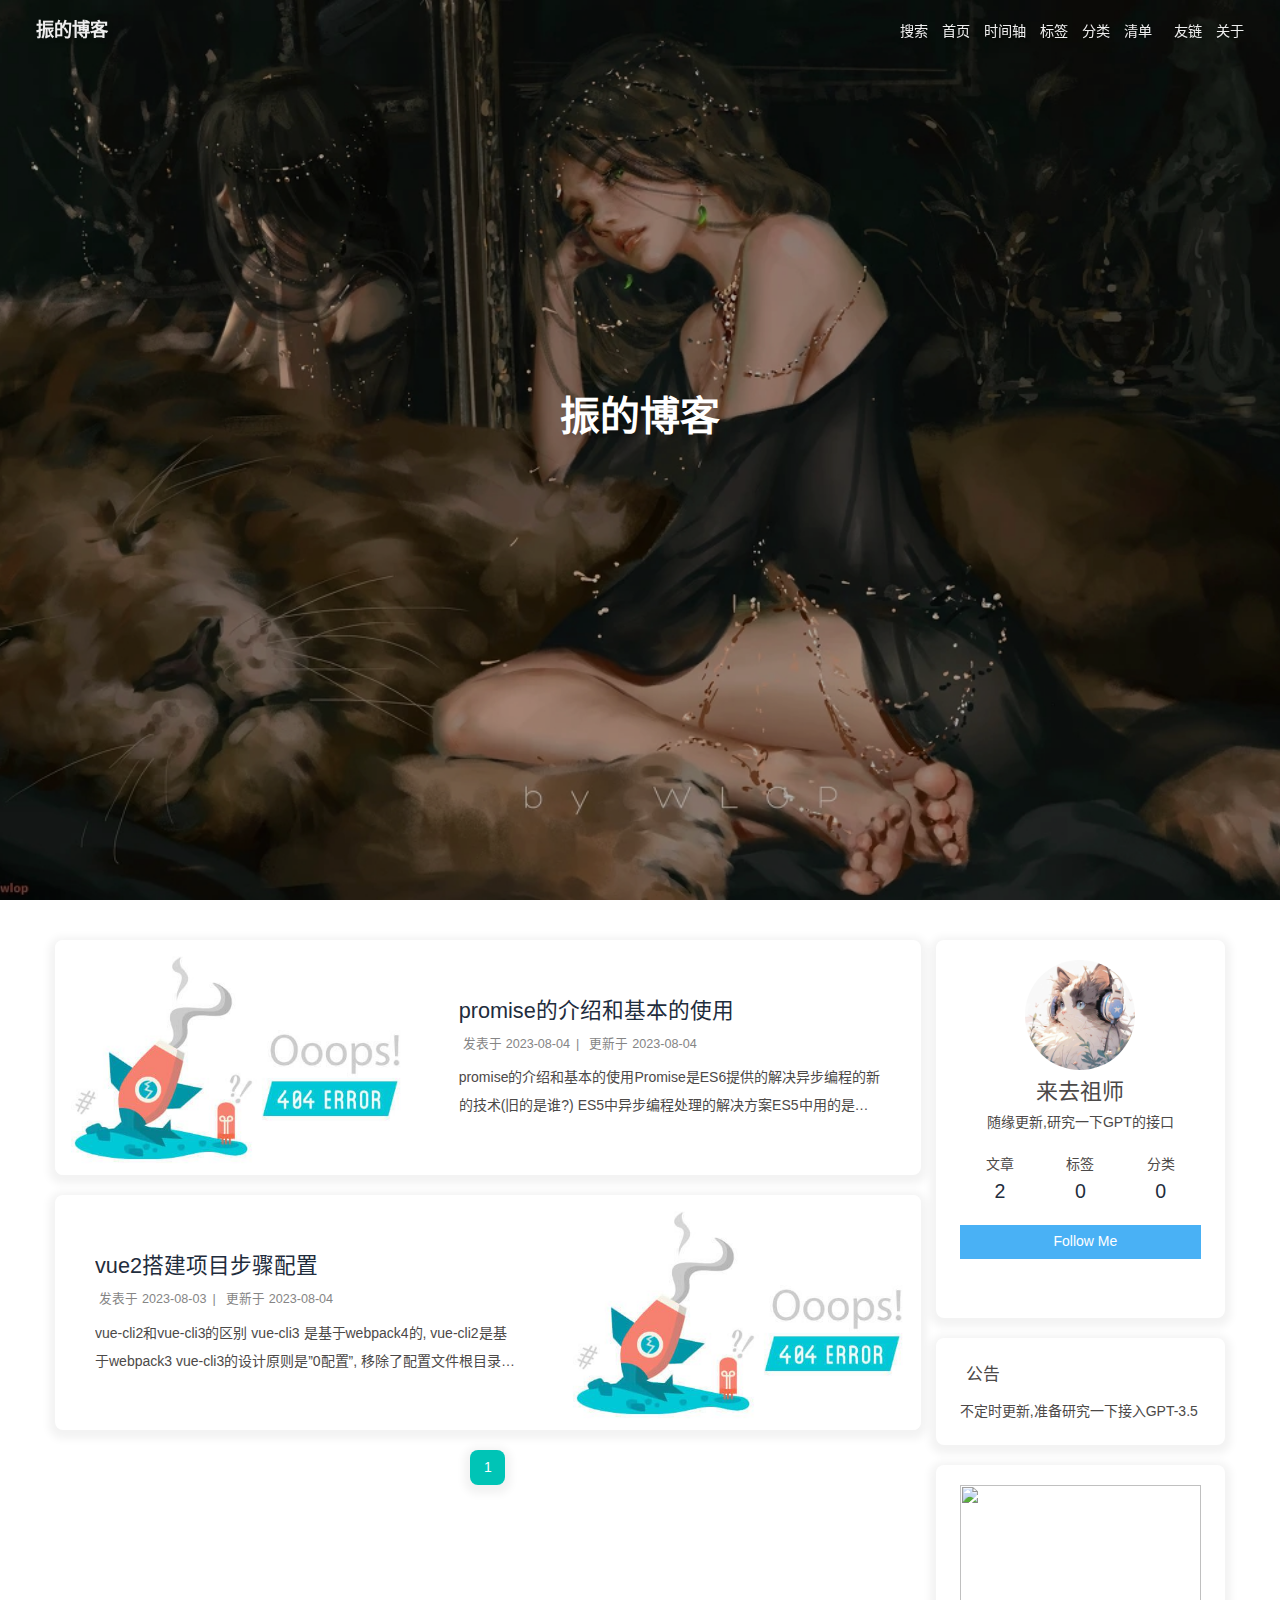
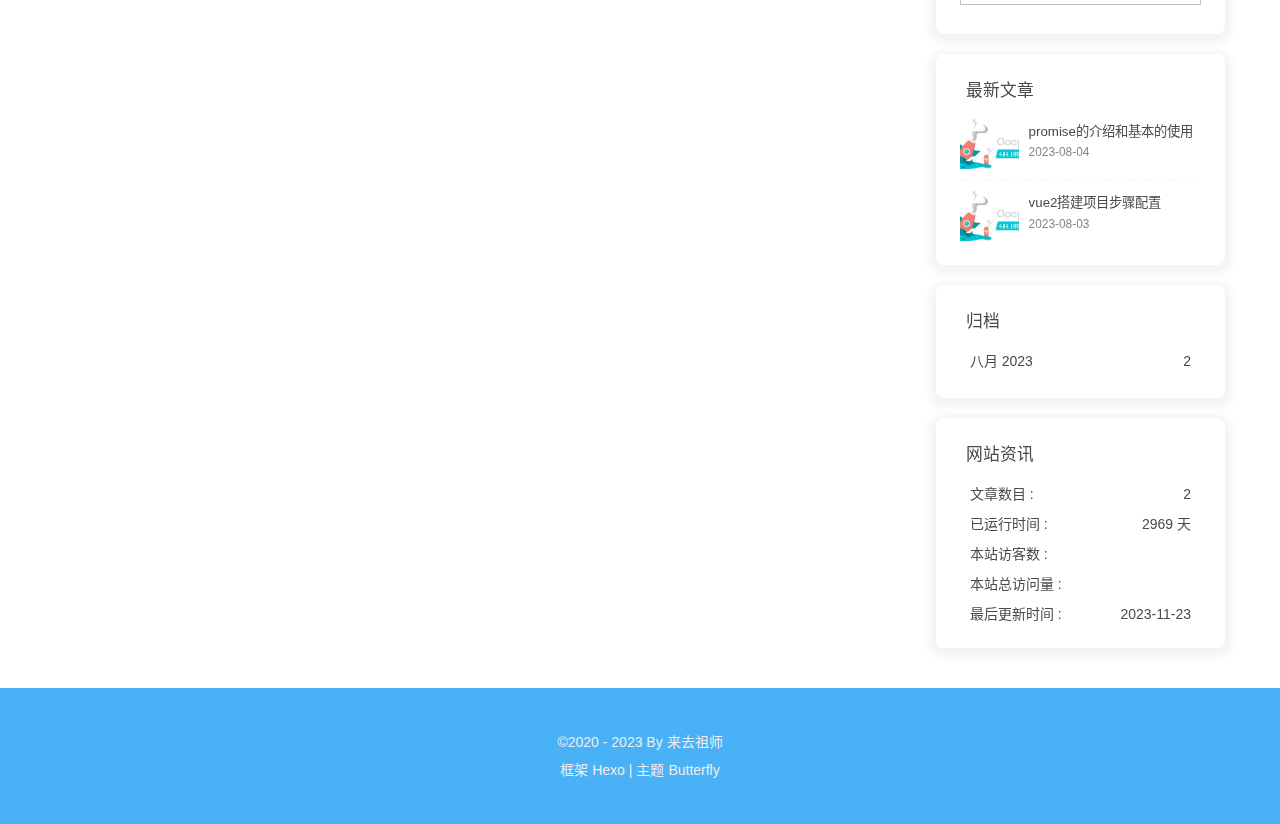
==== commit e8d9aa02: "Site updated: 2023-11-23 17:42:45" ====
--- a/index.html
+++ b/index.html
@@ -53,7 +53,7 @@
   isHome: true,
   isHighlightShrink: false,
   isToc: false,
-  postUpdate: '2023-11-23 17:20:24'
+  postUpdate: '2023-11-23 17:42:10'
 }</script><script>(win=>{
       win.saveToLocal = {
         set: (key, value, ttl) => {
@@ -166,7 +166,7 @@
 
 1vue create efficient                             // efficient 项目名称
 
-123456Vue CLI v5.0.8                                   // # vue-cli脚手架的版本? Please pick a preset: (Use arrow keys)         // 请选择一个配置❯ Default ([Vue 3] babel, eslint)			 // 默认配置,vue的版本是3.0, 默认安装了es6转es5,eslin ...</div></div></div><nav id="pagination"><div class="pagination"><span class="page-number current">1</span></div></nav></div><div class="aside-content" id="aside-content"><div class="card-widget card-info"><div class="is-center"><div class="avatar-img"><img src="/img/%E5%A4%B4%E5%83%8F.jpg" onerror="this.onerror=null;this.src='/img/friend_404.gif'" alt="avatar"/></div><div class="author-info__name">来去祖师</div><div class="author-info__description">随缘更新,研究一下GPT的接口</div></div><div class="card-info-data site-data is-center"><a href="/archives/"><div class="headline">文章</div><div class="length-num">2</div></a><a href="/tags/"><div class="headline">标签</div><div class="length-num">0</div></a><a href="/categories/"><div class="headline">分类</div><div class="length-num">0</div></a></div><a id="card-info-btn" target="_blank" rel="noopener" href="https://github.com/EA114511/EA114511.github.io"><i class="fab fa-github"></i><span>Follow Me</span></a><div class="card-info-social-icons is-center"><a class="social-icon" href="https://github.com/EA114511/EA114511.github.io" target="_blank" title="Github"><i class="fab fa-github" style="color: #24292e;"></i></a><a class="social-icon" href="mailto:2631238821@qq.com" target="_blank" title="Email"><i class="fas fa-envelope" style="color: #4a7dbe;"></i></a></div></div><div class="card-widget card-announcement"><div class="item-headline"><i class="fas fa-bullhorn fa-shake"></i><span>公告</span></div><div class="announcement_content">不定时更新,准备研究一下接入GPT-3.5</div></div><div class="sticky_layout"><div class="card-widget card-recent-post"><div class="item-headline"><i class="fas fa-history"></i><span>最新文章</span></div><div class="aside-list"><div class="aside-list-item"><a class="thumbnail" href="/2023/08/04/promise%E7%9A%84%E4%BB%8B%E7%BB%8D%E5%92%8C%E5%9F%BA%E6%9C%AC%E7%9A%84%E4%BD%BF%E7%94%A8/" title="promise的介绍和基本的使用"><img src="/img/Summer.png" onerror="this.onerror=null;this.src='/img/404.jpg'" alt="promise的介绍和基本的使用"/></a><div class="content"><a class="title" href="/2023/08/04/promise%E7%9A%84%E4%BB%8B%E7%BB%8D%E5%92%8C%E5%9F%BA%E6%9C%AC%E7%9A%84%E4%BD%BF%E7%94%A8/" title="promise的介绍和基本的使用">promise的介绍和基本的使用</a><time datetime="2023-08-04T01:00:53.000Z" title="发表于 2023-08-04 09:00:53">2023-08-04</time></div></div><div class="aside-list-item"><a class="thumbnail" href="/2023/08/03/vue2%E6%90%AD%E5%BB%BA%E9%A1%B9%E7%9B%AE%E6%AD%A5%E9%AA%A4%E9%85%8D%E7%BD%AE/" title="vue2搭建项目步骤配置"><img src="/img/Summer.png" onerror="this.onerror=null;this.src='/img/404.jpg'" alt="vue2搭建项目步骤配置"/></a><div class="content"><a class="title" href="/2023/08/03/vue2%E6%90%AD%E5%BB%BA%E9%A1%B9%E7%9B%AE%E6%AD%A5%E9%AA%A4%E9%85%8D%E7%BD%AE/" title="vue2搭建项目步骤配置">vue2搭建项目步骤配置</a><time datetime="2023-08-03T08:47:17.000Z" title="发表于 2023-08-03 16:47:17">2023-08-03</time></div></div></div></div><div class="card-widget card-archives"><div class="item-headline"><i class="fas fa-archive"></i><span>归档</span></div><ul class="card-archive-list"><li class="card-archive-list-item"><a class="card-archive-list-link" href="/archives/2023/08/"><span class="card-archive-list-date">八月 2023</span><span class="card-archive-list-count">2</span></a></li></ul></div><div class="card-widget card-webinfo"><div class="item-headline"><i class="fas fa-chart-line"></i><span>网站资讯</span></div><div class="webinfo"><div class="webinfo-item"><div class="item-name">文章数目 :</div><div class="item-count">2</div></div><div class="webinfo-item"><div class="item-name">已运行时间 :</div><div class="item-count" id="runtimeshow" data-publishDate="2018-06-06T16:00:00.000Z"><i class="fa-solid fa-spinner fa-spin"></i></div></div><div class="webinfo-item"><div class="item-name">本站访客数 :</div><div class="item-count" id="busuanzi_value_site_uv"><i class="fa-solid fa-spinner fa-spin"></i></div></div><div class="webinfo-item"><div class="item-name">本站总访问量 :</div><div class="item-count" id="busuanzi_value_site_pv"><i class="fa-solid fa-spinner fa-spin"></i></div></div><div class="webinfo-item"><div class="item-name">最后更新时间 :</div><div class="item-count" id="last-push-date" data-lastPushDate="2023-11-23T09:20:24.316Z"><i class="fa-solid fa-spinner fa-spin"></i></div></div></div></div></div></div></main><footer id="footer"><div id="footer-wrap"><div class="copyright">&copy;2020 - 2023 By 来去祖师</div><div class="framework-info"><span>框架 </span><a target="_blank" rel="noopener" href="https://hexo.io">Hexo</a><span class="footer-separator">|</span><span>主题 </span><a target="_blank" rel="noopener" href="https://github.com/jerryc127/hexo-theme-butterfly">Butterfly</a></div></div></footer></div><div id="rightside"><div id="rightside-config-hide"><button id="translateLink" type="button" title="简繁转换">繁</button><button id="darkmode" type="button" title="浅色和深色模式转换"><i class="fas fa-adjust"></i></button><button id="hide-aside-btn" type="button" title="单栏和双栏切换"><i class="fas fa-arrows-alt-h"></i></button></div><div id="rightside-config-show"><button id="rightside-config" type="button" title="设置"><i class="fas fa-cog fa-spin"></i></button><button id="go-up" type="button" title="回到顶部"><span class="scroll-percent"></span><i class="fas fa-arrow-up"></i></button></div></div><div><script src="/js/utils.js"></script><script src="/js/main.js"></script><script src="/js/tw_cn.js"></script><script src="https://cdn.jsdelivr.net/npm/@fancyapps/ui/dist/fancybox/fancybox.umd.min.js"></script><div class="js-pjax"></div><script async src="https://npm.elemecdn.com/tzy-blog/lib/js/other/sakura.js"></script><div class="aplayer no-destroy" data-id="7427714271" data-server="netease" data-type="playlist" data-fixed="true" data-mini="true" data-listFolded="false" data-order="random" data-lrctype="1" data-preload="none" data-autoplay="true" muted></div><script defer src="https://npm.elemecdn.com/jquery@latest/dist/jquery.min.js"></script><script defer="defer" id="fluttering_ribbon" mobile="true" src="https://cdn.jsdelivr.net/npm/butterfly-extsrc/dist/canvas-fluttering-ribbon.min.js"></script><script id="click-heart" src="https://cdn.jsdelivr.net/npm/butterfly-extsrc/dist/click-heart.min.js" async="async" mobile="false"></script><link rel="stylesheet" href="https://cdn.jsdelivr.net/npm/aplayer/dist/APlayer.min.css" media="print" onload="this.media='all'"><script src="https://cdn.jsdelivr.net/npm/aplayer/dist/APlayer.min.js"></script><script src="https://cdn.jsdelivr.net/npm/butterfly-extsrc/metingjs/dist/Meting.min.js"></script><script src="https://cdn.jsdelivr.net/npm/pjax/pjax.min.js"></script><script>let pjaxSelectors = ["head > title","#config-diff","#body-wrap","#rightside-config-hide","#rightside-config-show",".js-pjax"]
+123456Vue CLI v5.0.8                                   // # vue-cli脚手架的版本? Please pick a preset: (Use arrow keys)         // 请选择一个配置❯ Default ([Vue 3] babel, eslint)			 // 默认配置,vue的版本是3.0, 默认安装了es6转es5,eslin ...</div></div></div><nav id="pagination"><div class="pagination"><span class="page-number current">1</span></div></nav></div><div class="aside-content" id="aside-content"><div class="card-widget card-info"><div class="is-center"><div class="avatar-img"><img src="/img/%E5%A4%B4%E5%83%8F.jpg" onerror="this.onerror=null;this.src='/img/friend_404.gif'" alt="avatar"/></div><div class="author-info__name">来去祖师</div><div class="author-info__description">随缘更新,研究一下GPT的接口</div></div><div class="card-info-data site-data is-center"><a href="/archives/"><div class="headline">文章</div><div class="length-num">2</div></a><a href="/tags/"><div class="headline">标签</div><div class="length-num">0</div></a><a href="/categories/"><div class="headline">分类</div><div class="length-num">0</div></a></div><a id="card-info-btn" target="_blank" rel="noopener" href="https://github.com/EA114511/EA114511.github.io"><i class="fab fa-github"></i><span>Follow Me</span></a><div class="card-info-social-icons is-center"><a class="social-icon" href="https://github.com/EA114511/EA114511.github.io" target="_blank" title="Github"><i class="fab fa-github" style="color: #24292e;"></i></a><a class="social-icon" href="mailto:2631238821@qq.com" target="_blank" title="Email"><i class="fas fa-envelope" style="color: #4a7dbe;"></i></a></div></div><div class="card-widget card-announcement"><div class="item-headline"><i class="fas fa-bullhorn fa-shake"></i><span>公告</span></div><div class="announcement_content">不定时更新,准备研究一下接入GPT-3.5</div></div><div class="sticky_layout"><div class="card-widget card-recent-post"><div class="item-headline"><i class="fas fa-history"></i><span>最新文章</span></div><div class="aside-list"><div class="aside-list-item"><a class="thumbnail" href="/2023/08/04/promise%E7%9A%84%E4%BB%8B%E7%BB%8D%E5%92%8C%E5%9F%BA%E6%9C%AC%E7%9A%84%E4%BD%BF%E7%94%A8/" title="promise的介绍和基本的使用"><img src="/img/Summer.png" onerror="this.onerror=null;this.src='/img/404.jpg'" alt="promise的介绍和基本的使用"/></a><div class="content"><a class="title" href="/2023/08/04/promise%E7%9A%84%E4%BB%8B%E7%BB%8D%E5%92%8C%E5%9F%BA%E6%9C%AC%E7%9A%84%E4%BD%BF%E7%94%A8/" title="promise的介绍和基本的使用">promise的介绍和基本的使用</a><time datetime="2023-08-04T01:00:53.000Z" title="发表于 2023-08-04 09:00:53">2023-08-04</time></div></div><div class="aside-list-item"><a class="thumbnail" href="/2023/08/03/vue2%E6%90%AD%E5%BB%BA%E9%A1%B9%E7%9B%AE%E6%AD%A5%E9%AA%A4%E9%85%8D%E7%BD%AE/" title="vue2搭建项目步骤配置"><img src="/img/Summer.png" onerror="this.onerror=null;this.src='/img/404.jpg'" alt="vue2搭建项目步骤配置"/></a><div class="content"><a class="title" href="/2023/08/03/vue2%E6%90%AD%E5%BB%BA%E9%A1%B9%E7%9B%AE%E6%AD%A5%E9%AA%A4%E9%85%8D%E7%BD%AE/" title="vue2搭建项目步骤配置">vue2搭建项目步骤配置</a><time datetime="2023-08-03T08:47:17.000Z" title="发表于 2023-08-03 16:47:17">2023-08-03</time></div></div></div></div><div class="card-widget card-archives"><div class="item-headline"><i class="fas fa-archive"></i><span>归档</span></div><ul class="card-archive-list"><li class="card-archive-list-item"><a class="card-archive-list-link" href="/archives/2023/08/"><span class="card-archive-list-date">八月 2023</span><span class="card-archive-list-count">2</span></a></li></ul></div><div class="card-widget card-webinfo"><div class="item-headline"><i class="fas fa-chart-line"></i><span>网站资讯</span></div><div class="webinfo"><div class="webinfo-item"><div class="item-name">文章数目 :</div><div class="item-count">2</div></div><div class="webinfo-item"><div class="item-name">已运行时间 :</div><div class="item-count" id="runtimeshow" data-publishDate="2018-06-06T16:00:00.000Z"><i class="fa-solid fa-spinner fa-spin"></i></div></div><div class="webinfo-item"><div class="item-name">本站访客数 :</div><div class="item-count" id="busuanzi_value_site_uv"><i class="fa-solid fa-spinner fa-spin"></i></div></div><div class="webinfo-item"><div class="item-name">本站总访问量 :</div><div class="item-count" id="busuanzi_value_site_pv"><i class="fa-solid fa-spinner fa-spin"></i></div></div><div class="webinfo-item"><div class="item-name">最后更新时间 :</div><div class="item-count" id="last-push-date" data-lastPushDate="2023-11-23T09:42:10.078Z"><i class="fa-solid fa-spinner fa-spin"></i></div></div></div></div></div></div></main><footer id="footer"><div id="footer-wrap"><div class="copyright">&copy;2020 - 2023 By 来去祖师</div><div class="framework-info"><span>框架 </span><a target="_blank" rel="noopener" href="https://hexo.io">Hexo</a><span class="footer-separator">|</span><span>主题 </span><a target="_blank" rel="noopener" href="https://github.com/jerryc127/hexo-theme-butterfly">Butterfly</a></div></div></footer></div><div id="rightside"><div id="rightside-config-hide"><button id="translateLink" type="button" title="简繁转换">繁</button><button id="darkmode" type="button" title="浅色和深色模式转换"><i class="fas fa-adjust"></i></button><button id="hide-aside-btn" type="button" title="单栏和双栏切换"><i class="fas fa-arrows-alt-h"></i></button></div><div id="rightside-config-show"><button id="rightside-config" type="button" title="设置"><i class="fas fa-cog fa-spin"></i></button><button id="go-up" type="button" title="回到顶部"><span class="scroll-percent"></span><i class="fas fa-arrow-up"></i></button></div></div><div><script src="/js/utils.js"></script><script src="/js/main.js"></script><script src="/js/tw_cn.js"></script><script src="https://cdn.jsdelivr.net/npm/@fancyapps/ui/dist/fancybox/fancybox.umd.min.js"></script><div class="js-pjax"></div><script async src="https://npm.elemecdn.com/tzy-blog/lib/js/other/sakura.js"></script><div class="aplayer no-destroy" data-id="7427714271" data-server="netease" data-type="playlist" data-fixed="true" data-mini="true" data-listFolded="false" data-order="random" data-lrctype="1" data-preload="none" data-autoplay="true" muted></div><script defer src="https://npm.elemecdn.com/jquery@latest/dist/jquery.min.js"></script><script defer="defer" id="fluttering_ribbon" mobile="true" src="https://cdn.jsdelivr.net/npm/butterfly-extsrc/dist/canvas-fluttering-ribbon.min.js"></script><script id="click-heart" src="https://cdn.jsdelivr.net/npm/butterfly-extsrc/dist/click-heart.min.js" async="async" mobile="false"></script><link rel="stylesheet" href="https://cdn.jsdelivr.net/npm/aplayer/dist/APlayer.min.css" media="print" onload="this.media='all'"><script src="https://cdn.jsdelivr.net/npm/aplayer/dist/APlayer.min.js"></script><script src="https://cdn.jsdelivr.net/npm/butterfly-extsrc/metingjs/dist/Meting.min.js"></script><script src="https://cdn.jsdelivr.net/npm/pjax/pjax.min.js"></script><script>let pjaxSelectors = ["head > title","#config-diff","#body-wrap","#rightside-config-hide","#rightside-config-show",".js-pjax"]
 
 var pjax = new Pjax({
   elements: 'a:not([target="_blank"]):not([href="/music/"])',
